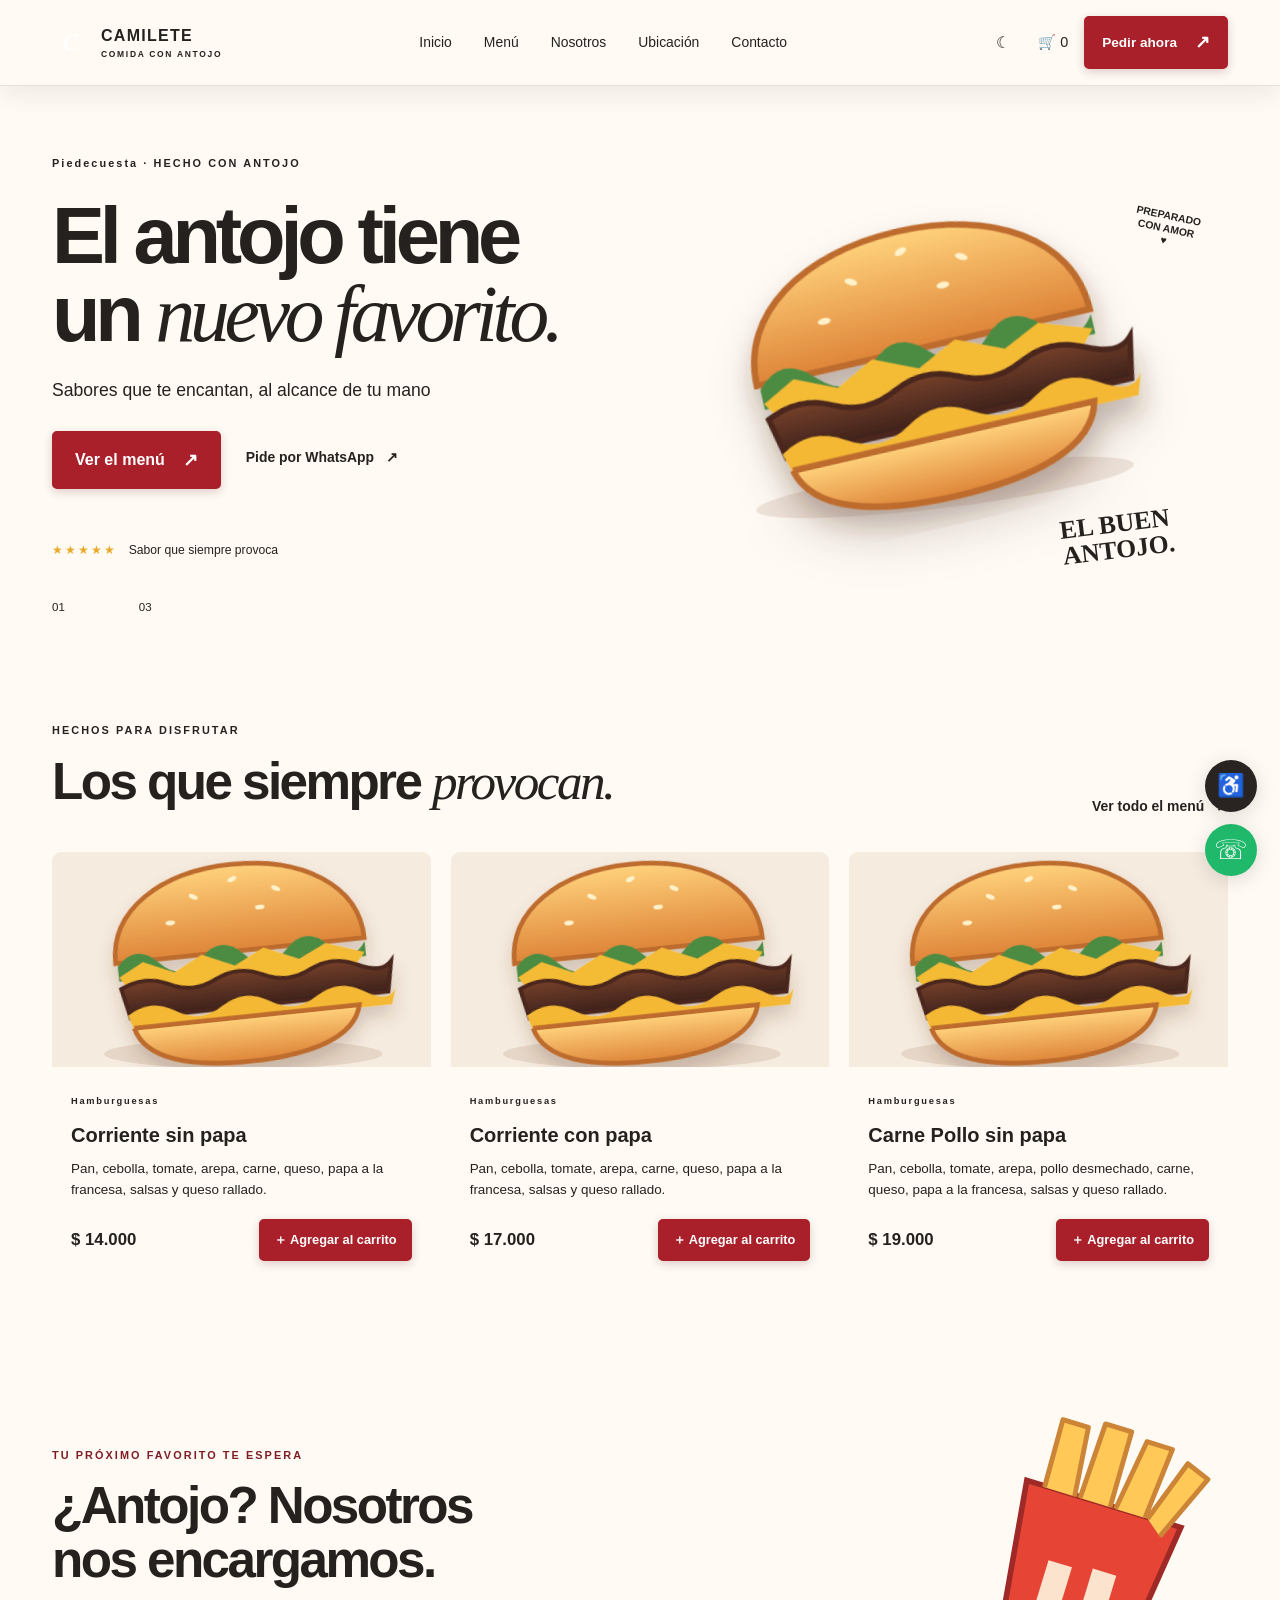
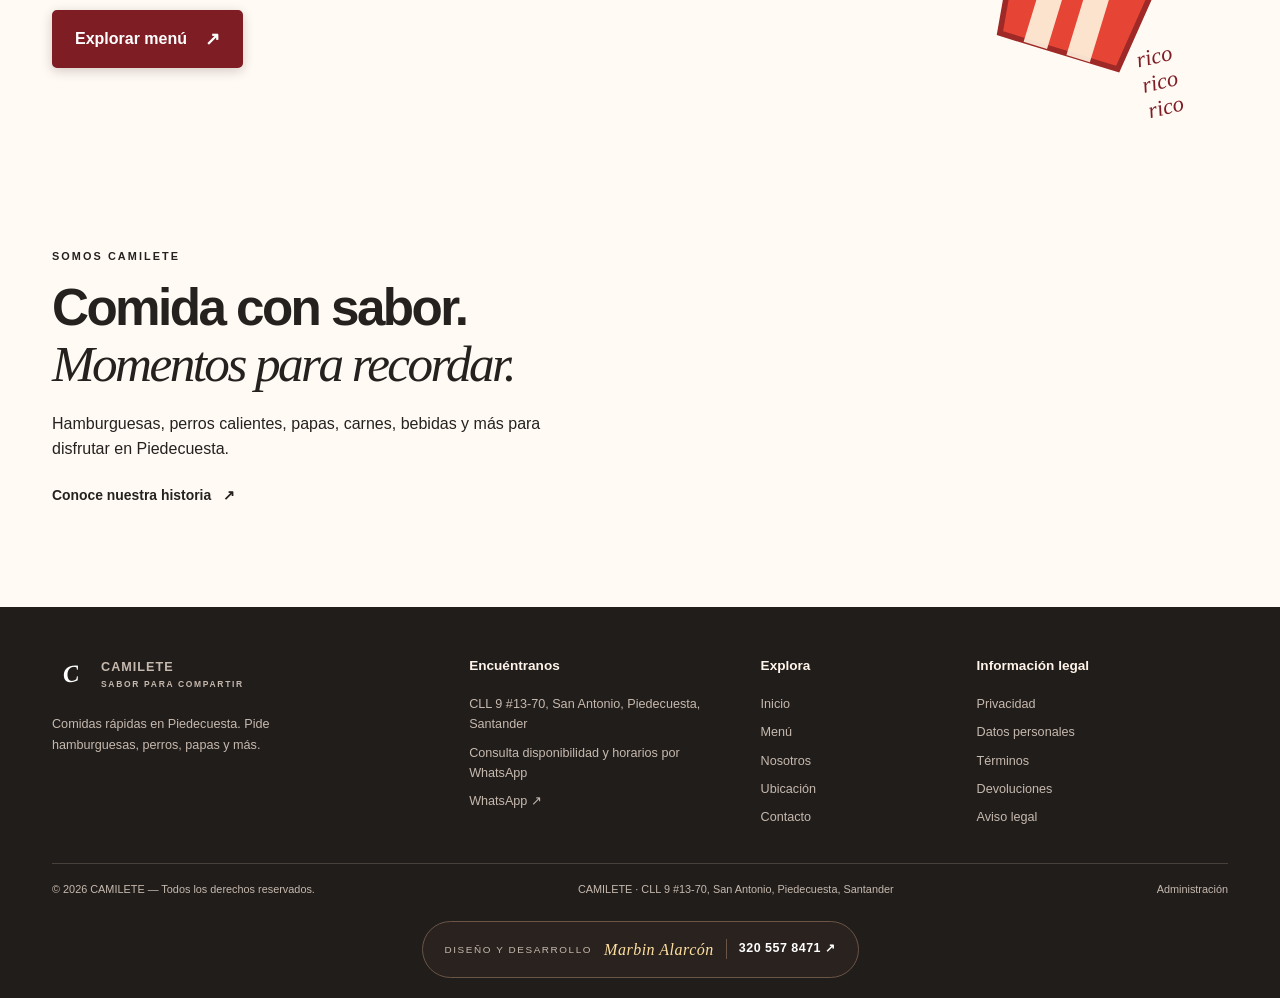
==== index.html @ ddfc5ad5 "ajuste menu hamburguesa" ====
<!doctype html>
<html lang="es-CO">
  <head>
    <meta name="apple-mobile-web-app-capable" content="yes" />
    <meta name="apple-mobile-web-app-title" content="CAMILETE" />
    <link rel="apple-touch-icon" href="assets/icons/pwa-192.png" />
    <link rel="manifest" href="manifest.webmanifest" />
    <meta charset="utf-8" />
    <meta name="viewport" content="width=device-width, initial-scale=1" />
    <meta name="theme-color" content="#c72e38" />
    <meta
      name="description"
      content="Comida rápida deliciosa en Piedecuesta. Conoce el menú y haz tu pedido por WhatsApp."
    />
    <title>CAMILETE | Comida rápida en Piedecuesta</title>
    <link rel="icon" href="assets/icons/favicon.svg" type="image/svg+xml" />
    <link rel="stylesheet" href="css/styles.css?v=9" />
    <link rel="stylesheet" href="css/temas.css?v=15" />
    <link rel="stylesheet" href="css/responsive.css?v=10" />
    <script defer src="js/data.js?v=9"></script>
    <script defer src="js/main.js?v=11"></script>
    <script defer src="js/seo.js?v=9"></script>
  </head>
  <body>
    <div id="app"></div>
    <script defer src="js/pwa.js?v=1"></script>
</body>
</html>
---- css/styles.css ----
*{box-sizing:border-box}html{scroll-behavior:smooth;font-size:calc(16px * var(--access-scale,1))}body{margin:0;background:var(--fondo,#fffaf4);color:var(--texto,#24211f);font-family:var(--font-base,Arial,sans-serif);line-height:1.6}button,input{font:inherit}a{color:inherit;text-decoration:none}button{color:inherit}img{max-width:100%;display:block}.skip-link{position:fixed;z-index:20;top:-80px;left:1rem;background:var(--texto);color:var(--fondo);padding:.7rem 1rem}.skip-link:focus{top:1rem}.site-header{height:86px;border-bottom:1px solid var(--borde,#eadfd5);display:flex;align-items:center;background:var(--fondo);position:relative;z-index:10}.nav-wrap{max-width:1240px;width:100%;margin:auto;padding:0 32px;display:flex;align-items:center;justify-content:space-between;gap:36px}.brand{display:flex;align-items:center;gap:10px;font-size:1rem;font-weight:900;letter-spacing:.08em;line-height:1.2}.brand small{display:block;font-size:.53rem;letter-spacing:.2em;color:var(--textoSecundario);margin-top:4px}.brand-mark{width:39px;height:39px;background:var(--primario);color:#fff;border-radius:50% 50% 50% 10px;display:grid;place-items:center;font:italic 900 1.5rem Georgia;transform:rotate(-8deg)}nav{display:flex;gap:32px}nav a,.footer-main a{font-size:.87rem;color:var(--textoSecundario);transition:color .2s}nav a:hover,nav a[aria-current=page]{color:var(--primario)}.header-actions{display:flex;align-items:center;gap:16px}.icon-button,.menu-toggle{border:0;background:transparent;width:38px;height:38px;border-radius:50%;cursor:pointer}.cart-link{font-size:.9rem}.button{display:inline-flex;align-items:center;justify-content:center;gap:18px;padding:13px 21px;border:0;border-radius:5px;background:var(--boton,var(--primario));color:#fff;font-weight:700;cursor:pointer;transition:transform .2s,background .2s}.button:hover{background:var(--botonHover);transform:translateY(-2px)}.button:disabled{opacity:.5;cursor:not-allowed}.button span{font-size:1.1rem}.header-cta{padding:10px 16px;font-size:.85rem}.menu-toggle{display:none}.hero{min-height:550px;max-width:1240px;margin:auto;padding:55px 32px 58px;display:grid;grid-template-columns:1fr 1.05fr;position:relative;align-items:center}.hero-copy{padding:8px 0 18px;z-index:1}.eyebrow{font-size:.68rem;font-weight:800;letter-spacing:.19em;color:var(--primario)}h1,h2,h3,p{margin-top:0}.hero h1,.page-intro h1,.error-page h1{font-size:clamp(3.2rem,6.2vw,5.8rem);line-height:.99;letter-spacing:-.065em;margin:22px 0}.hero h1 em,.section h2 em,.page-intro h1 em,.about-strip h2 em,.error-page h1 em,.story h2 em{font-family:Georgia,serif;font-weight:400;color:var(--primario)}.hero-copy>p{font-size:1.1rem;color:var(--textoSecundario);max-width:380px}.hero-actions{display:flex;align-items:center;gap:25px;margin-top:27px}.text-link{font-weight:700;font-size:.87rem;border-bottom:1px solid var(--primario);padding-bottom:5px}.text-link span{color:var(--primario);margin-left:8px}.hero-note{display:flex;align-items:center;gap:12px;margin-top:52px;color:var(--textoSecundario);font-size:.76rem}.stars{color:#e9a929;letter-spacing:.16em}.hero-art{height:420px;position:relative;display:grid;place-items:center}.hero-art>img{position:relative;width:86%;z-index:1;filter:drop-shadow(0 25px 22px #3d20152e);transform:rotate(-7deg)}.sun-shape{position:absolute;width:min(400px,80%);aspect-ratio:1;border-radius:50%;background:var(--secundario);right:7%;top:3%;opacity:.9}.art-sticker{position:absolute;z-index:2;right:2%;top:7%;border:1px solid var(--texto);border-radius:50%;width:100px;height:100px;display:grid;place-content:center;text-align:center;font-weight:900;font-size:.65rem;line-height:1.2;transform:rotate(12deg);background:var(--fondo)}.art-sticker span{color:var(--primario)}.art-caption{position:absolute;bottom:8px;right:9%;font:900 1.6rem/1 Georgia;color:var(--primario);transform:rotate(-7deg)}.hero-index{position:absolute;bottom:20px;left:32px;font-size:.72rem;color:var(--textoSecundario);display:flex;align-items:center;gap:12px}.hero-index i{width:50px;height:1px;background:var(--primario)}.section{max-width:1240px;margin:auto;padding:80px 32px}.featured-section{border-top:1px solid var(--borde)}.section-heading{display:flex;justify-content:space-between;align-items:end;margin-bottom:30px}.section h2,.about-strip h2{font-size:clamp(2rem,4vw,3.25rem);letter-spacing:-.05em;line-height:1.1;margin:12px 0}.product-grid{display:grid;grid-template-columns:repeat(3,1fr);gap:20px}.product-card{border:1px solid var(--borde);border-radius:9px;overflow:hidden;background:var(--fondo);transition:transform .2s,box-shadow .2s}.product-card:hover{transform:translateY(-4px);box-shadow:0 12px 30px #33170c12}.product-card>img{width:100%;height:215px;object-fit:cover;background:#f6ebdf}.product-info{padding:19px}.product-info .eyebrow{font-size:.58rem}.product-info h3{font-size:1.25rem;margin:7px 0}.product-info p{min-height:46px;font-size:.84rem;color:var(--textoSecundario);margin-bottom:15px}.product-bottom{display:flex;justify-content:space-between;align-items:center}.product-bottom strong{font-size:1.05rem}.small{padding:9px 13px;font-size:.8rem}.menu-banner{min-height:335px;background:var(--primario);color:white;position:relative;overflow:hidden;padding:54px max(calc((100vw - 1176px)/2),48px);display:flex;align-items:center;justify-content:space-between}.menu-banner .eyebrow{color:#ffe2b5}.menu-banner h2{font-size:clamp(2.3rem,4vw,3.7rem);line-height:1.05;letter-spacing:-.05em;margin:13px 0 23px}.button-light{background:#fff;color:#92232b}.banner-illustration img{width:280px;transform:rotate(9deg)}.banner-scribble{font:italic 1.4rem Georgia;position:absolute;right:8%;bottom:27px;transform:rotate(-13deg);color:#ffdb9c}.about-strip{padding-top:94px;padding-bottom:100px}.about-strip>p{color:var(--textoSecundario);max-width:520px;margin:18px 0 20px}.site-footer{background:#211d1b;color:#fff4e9;padding:48px max(calc((100vw - 1176px)/2),32px) 20px}.footer-main{display:grid;grid-template-columns:1.5fr 1fr .7fr 1fr;gap:40px;padding-bottom:36px}.footer-main>div{display:flex;flex-direction:column;align-items:flex-start;gap:8px}.footer-main h3{font-size:.85rem;margin:0 0 9px}.footer-main p,.footer-main a{font-size:.79rem;color:#c6b9ae;margin:0}.footer-main>div:first-child p{max-width:230px;margin-top:12px}.footer-brand small{color:#c6b9ae}.footer-bottom{border-top:1px solid #49403b;padding-top:17px;display:flex;justify-content:space-between;gap:15px;font-size:.68rem;color:#c6b9ae}.whatsapp-float,.access-toggle{position:fixed;z-index:12;right:23px;width:52px;height:52px;border-radius:50%;display:grid;place-items:center;box-shadow:0 4px 20px #0002}.whatsapp-float{bottom:24px;background:#20b96b;color:white;font-size:1.7rem}.access-toggle{bottom:88px;border:0;background:#292421;color:#fff;font-size:1.4rem;cursor:pointer}.access-panel{position:fixed;z-index:13;right:22px;bottom:151px;width:235px;padding:16px;border:1px solid var(--borde);border-radius:10px;background:var(--fondo);box-shadow:0 12px 36px #0003}.access-panel[hidden]{display:none}.access-panel h2{font-size:1.15rem}.access-panel button{width:100%;text-align:left;border:0;border-top:1px solid var(--borde);background:none;padding:9px;cursor:pointer}.page-intro{max-width:1176px;margin:auto;padding:78px 32px 36px}.page-intro h1{font-size:clamp(3.1rem,6vw,5rem);margin:17px 0}.page-intro p{max-width:580px;color:var(--textoSecundario)}.menu-list{padding-top:20px}.filters{display:flex;flex-wrap:wrap;gap:9px;margin-bottom:26px}.filter-chip{padding:9px 15px;border:1px solid var(--borde);border-radius:30px;background:transparent;cursor:pointer;font-size:.82rem}.filter-chip.active{background:var(--primario);color:#fff;border-color:var(--primario)}.story,.location-layout{display:grid;grid-template-columns:1fr 1fr;gap:60px;align-items:center}.story-art{background:#fae9cc;border-radius:48% 48% 8px 8px;overflow:hidden}.story-art img{width:100%;height:420px;object-fit:cover}.story p{color:var(--textoSecundario)}.story h3{margin:22px 0 8px;font-size:1rem}.value-list{display:flex;gap:9px;flex-wrap:wrap}.value-list span{background:#f1e4d6;color:#4a342b;padding:6px 12px;border-radius:30px;font-size:.8rem}.location-layout{align-items:stretch}.location-card{border:1px solid var(--borde);padding:40px;border-radius:10px;display:flex;flex-direction:column;align-items:flex-start;gap:14px}.location-card h2{font-size:1.7rem}.location-card p{margin:0;color:var(--textoSecundario)}.location-card .text-link{margin-top:5px}.location-layout iframe{width:100%;min-height:380px;border:0;border-radius:10px;filter:saturate(.7)}.cart-section{max-width:900px}.cart-row{display:grid;grid-template-columns:1fr auto auto auto;gap:24px;align-items:center;border-bottom:1px solid var(--borde);padding:18px 0}.cart-row>div:first-child{display:flex;flex-direction:column}.cart-row>div:first-child span{font-size:.82rem;color:var(--textoSecundario)}.qty-control{display:flex;align-items:center;gap:12px}.qty-control button,.remove-item{border:1px solid var(--borde);background:transparent;border-radius:50%;width:32px;height:32px;cursor:pointer}.remove-item{font-size:1.3rem}.field-label{display:block;font-weight:700;margin:25px 0 7px}.text-input{width:100%;border:1px solid var(--borde);background:var(--fondo);padding:13px;border-radius:5px;color:var(--texto)}.cart-total{display:flex;justify-content:space-between;font-size:1.3rem;border-top:1px solid var(--borde);padding:20px 0;margin-top:18px}.empty-state{padding:40px 0;color:var(--textoSecundario)}.legal-copy{max-width:850px;padding:20px 32px 100px;margin:auto;color:var(--textoSecundario);font-size:1.02rem;line-height:1.9}.error-page{min-height:60vh;display:flex;flex-direction:column;justify-content:center;align-items:flex-start;padding:50px max(calc((100vw - 1176px)/2),32px)}.error-page p{color:var(--textoSecundario)}.high-contrast{filter:none!important;--fondo:#000!important;--texto:#ff0!important;--textoSecundario:#ff0!important;--primario:#ff0!important;--borde:#ff0!important}.high-contrast .button,.high-contrast .brand-mark{background:#ff0;color:#000}.highlight-links a{text-decoration:underline!important;text-decoration-thickness:2px!important;text-underline-offset:3px!important}
---- css/temas.css ----
html{transition:background-color .25s,color .25s}html[data-theme="claro"]{color-scheme:light}html[data-theme="oscuro"]{color-scheme:dark}html[data-theme="oscuro"] .product-card>img{background:#26211e}html[data-theme="oscuro"] .value-list span{background:#332822;color:#fff0db}html[data-theme="oscuro"] .site-header{background:var(--fondo)}html[data-theme="oscuro"] .icon-button{color:var(--texto)}
html[data-theme="oscuro"] .site-header{border-top:4px solid transparent;border-image:linear-gradient(90deg,#edf000 0 70%,#ed3d32 70% 100%) 1}
html[data-theme="oscuro"] .sun-shape{background:var(--secundario)}
html[data-theme="oscuro"] .art-sticker{border-color:var(--secundario)}
.cart-float{position:fixed;z-index:11;left:50%;bottom:22px;transform:translateX(-50%);display:flex;align-items:center;gap:9px;padding:13px 21px;border-radius:35px;background:var(--boton,var(--primario));color:#fff;font-weight:800;font-size:.9rem;box-shadow:0 6px 24px #0003;white-space:nowrap}
.cart-float:hover{background:var(--botonHover);transform:translate(-50%,-2px)}
.cart-float span:last-child{margin-left:5px}
@media(max-width:650px){.cart-float{bottom:15px;left:50%;font-size:.83rem;padding:12px 16px}.menu-list{padding-bottom:90px}}
html[data-theme="oscuro"] body{background:var(--fondo,#171717);color:var(--texto,#f6f4ed)}
html[data-theme="oscuro"] .site-header{border-top:0;border-image:none;box-shadow:inset 0 4px 0 transparent;background-image:linear-gradient(90deg,#edf000 0 70%,#ed3d32 70% 100%);background-size:100% 4px;background-position:top;background-repeat:no-repeat}
html[data-theme="oscuro"] .product-card,html[data-theme="oscuro"] .location-card,html[data-theme="oscuro"] .access-panel{background:#202020;border-color:var(--borde,#393936);color:var(--texto,#f6f4ed)}
html[data-theme="oscuro"] .product-card>img{background:#262626}
html[data-theme="oscuro"] .story-art{background:#292620}
html[data-theme="oscuro"] .value-list span{background:#343414;color:#f4f29a}
html[data-theme="oscuro"] .filter-chip{color:var(--texto,#f6f4ed);border-color:var(--borde,#393936)}
html[data-theme="oscuro"] .filter-chip.active{background:var(--primario);color:#fff;border-color:var(--primario)}
html[data-theme="oscuro"] .text-input{background:#202020;border-color:var(--borde,#393936);color:var(--texto,#f6f4ed)}
html[data-theme="oscuro"] .icon-button,html[data-theme="oscuro"] .menu-toggle{color:var(--texto,#f6f4ed)}
html[data-theme="oscuro"] .menu-toggle:hover,html[data-theme="oscuro"] .icon-button:hover{background:#343434}
html[data-theme="oscuro"] .button-light{background:var(--secundario,#edf000);color:#171717}
/* Solid, layered navigation on desktop and mobile; also safe when theme vars are absent. */
.site-header{background-color:var(--fondo,#fffaf4);box-shadow:0 8px 24px #21110d12}
html[data-theme="oscuro"] .site-header{background-color:var(--fondo,#171717);box-shadow:0 8px 24px #0005}
@media(max-width:650px){
  .nav-wrap nav.nav-open{background-color:var(--fondo,#fffaf4);box-shadow:0 14px 24px #21110d20}
  html[data-theme="oscuro"] .nav-wrap nav.nav-open{background-color:var(--fondo,#202020)}
  .nav-wrap nav{display:flex;visibility:hidden;opacity:0;transform:translateY(-9px);pointer-events:none;transition:opacity .2s ease,transform .24s ease,visibility .24s;}
  .nav-wrap nav.nav-open{visibility:visible;opacity:1;transform:translateY(0);pointer-events:auto}
  .nav-wrap nav a{padding:10px 12px;border-radius:7px;transition:background-color .18s ease,color .18s ease}
  .nav-wrap nav.nav-open a{animation:mobile-nav-link-in .24s ease both}
  .nav-wrap nav.nav-open a:nth-child(2){animation-delay:25ms}
  .nav-wrap nav.nav-open a:nth-child(3){animation-delay:50ms}
  .nav-wrap nav.nav-open a:nth-child(4){animation-delay:75ms}
  .nav-wrap nav.nav-open a:nth-child(5){animation-delay:100ms}
  .nav-wrap nav a:hover,.nav-wrap nav a[aria-current="page"]{background:color-mix(in srgb,var(--primario,#c72e38) 10%,transparent)}
  .menu-toggle{display:flex;flex-direction:column;align-items:center;justify-content:center;gap:5px;width:42px;height:42px;padding:0;border:1px solid var(--borde,#eadfd5);background:color-mix(in srgb,var(--fondo,#fffaf4) 94%,var(--texto,#24211f) 6%);transition:background-color .2s,border-color .2s,transform .2s}
  .menu-toggle:hover{background:color-mix(in srgb,var(--fondo,#fffaf4) 84%,var(--texto,#24211f) 16%)}
  .menu-toggle span{width:19px;height:2px;border-radius:2px;background:currentColor;transform-origin:center;transition:transform .24s ease,opacity .16s ease,width .2s ease}
  .menu-toggle[aria-expanded="true"] span:first-child{transform:translateY(7px) rotate(45deg)}
  .menu-toggle[aria-expanded="true"] span:nth-child(2){width:0;opacity:0}
  .menu-toggle[aria-expanded="true"] span:last-child{transform:translateY(-7px) rotate(-45deg)}
  html[data-theme="oscuro"] .menu-toggle{border-color:#4a4943;background:#242424}
}
@keyframes mobile-nav-link-in{from{opacity:0;transform:translateY(-5px)}to{opacity:1;transform:translateY(0)}}

/* Keep the primary navigation action distinct on the light background. */
html[data-theme="claro"] .site-header .header-cta{background:var(--primario,#c72e38);color:#fff;box-shadow:0 3px 10px #6c192022}
html[data-theme="claro"] .site-header .header-cta:hover{background:var(--botonHover,#a91f2a);color:#fff}
html[data-theme="claro"] .site-header .header-cta:focus-visible{outline:3px solid var(--primario,#c72e38);outline-offset:3px}
html[data-theme="claro"] .button:not(.button-light){background:#a91f2a;color:#fff;border:2px solid #a91f2a;box-shadow:0 3px 10px #50101630}
html[data-theme="claro"] .button:not(.button-light):hover{background:#7f1d25;color:#fff;border-color:#7f1d25}
html[data-theme="claro"] .button:not(.button-light):focus-visible{outline:3px solid #7f1d25;outline-offset:3px}

/* The light theme can use a pale banner color, so use dark copy and a clear CTA. */
html[data-theme="claro"] .menu-banner{color:#24211f}
html[data-theme="claro"] .menu-banner .eyebrow{color:#7f1d25}
html[data-theme="claro"] .menu-banner .banner-scribble{color:#7f1d25}
html[data-theme="claro"] .menu-banner .button-light{background:#7f1d25;color:#fff;border:2px solid #7f1d25;box-shadow:0 3px 12px #2e090b33}
html[data-theme="claro"] .menu-banner .button-light:hover{background:#571318;color:#fff;border-color:#571318}
html[data-theme="claro"] .menu-banner .button-light:focus-visible{outline:3px solid #7f1d25;outline-offset:3px}
.developer-credit{display:flex;align-items:center;justify-content:center;gap:12px;flex-wrap:wrap;margin:22px auto 0;padding:15px 22px;width:max-content;max-width:100%;border:1px solid #6a5546;border-radius:999px;background:#29221e;color:#e8d8c7;font-size:.78rem;letter-spacing:.04em}
.developer-credit-label{text-transform:uppercase;font-size:.62rem;letter-spacing:.16em;color:#c6b9ae}
.developer-credit-name{font-family:Georgia,serif;font-size:1rem;font-style:italic;color:#ffe0a0}
.developer-credit>a{padding-left:12px;border-left:1px solid #6a5546;color:#fff;font-weight:700;white-space:nowrap;transition:color .2s}
.developer-credit>a:hover,.developer-credit>a:focus-visible{color:#ffe0a0}
html[data-theme="oscuro"] .developer-credit{background:#26251d;border-color:#57552a;color:#f6f4ed}
html[data-theme="oscuro"] .developer-credit-name,html[data-theme="oscuro"] .developer-credit>a:hover,html[data-theme="oscuro"] .developer-credit>a:focus-visible{color:#edf000}
html[data-theme="oscuro"] .developer-credit>a{border-color:#57552a}
@media(max-width:650px){.developer-credit{gap:8px 10px;padding:13px 15px;font-size:.74rem}.developer-credit-label{flex-basis:100%;text-align:center}.developer-credit>a{padding-left:10px}}
.install-app-button{position:fixed;z-index:12;left:23px;bottom:24px;padding:12px 16px;border:1px solid #7f1d25;border-radius:999px;background:#a91f2a;color:#fff;font:700 .82rem/1.2 var(--font-base,Arial,sans-serif);box-shadow:0 5px 18px #0003;cursor:pointer;transition:transform .2s,background .2s}
.install-app-button:hover{background:#7f1d25;transform:translateY(-2px)}
.install-app-button:focus-visible{outline:3px solid var(--secundario,#ffc857);outline-offset:3px}
html[data-theme="oscuro"] .install-app-button{background:#edf000;border-color:#edf000;color:#171717}
html[data-theme="oscuro"] .install-app-button:hover{background:#fff;border-color:#fff}
@media(max-width:650px){.install-app-button{left:15px;bottom:86px;padding:11px 13px;font-size:.76rem}}
.add-to-cart{min-height:42px;white-space:nowrap}
.cart-float{min-height:50px}
@media(max-width:650px){.add-to-cart{font-size:.8rem;padding:10px 12px;white-space:normal}}
.site-header{position:sticky;top:0;z-index:20}
html{scroll-padding-top:92px}
.cart-section .cart-row{display:grid;grid-template-columns:110px minmax(0,1fr);align-items:start;gap:20px;padding:22px 0}
.cart-product-image{width:110px;height:110px;object-fit:cover;border-radius:8px;background:#f3e7db}
.cart-item-main{min-width:0}
.cart-item-heading{display:flex;align-items:flex-start;justify-content:space-between;gap:12px}
.cart-item-heading h2{margin:0 0 4px;font-size:1.15rem}
.cart-item-heading span{font-size:.82rem;color:var(--textoSecundario)}
.cart-options{display:flex;align-items:center;gap:9px;flex-wrap:wrap;margin-top:13px}
.options-title{width:100%;font-size:.77rem;font-weight:800;color:var(--textoSecundario)}
.choice-chip{display:inline-flex;align-items:center;gap:6px;border:1px solid var(--borde);border-radius:30px;padding:6px 10px;font-size:.8rem;cursor:pointer}
.choice-chip input,.extra-option input{accent-color:var(--primario)}
.instructions-label{display:grid;gap:5px;flex-basis:100%;font-size:.78rem;font-weight:700}
.instructions-label .text-input{padding:9px 11px;font-size:.85rem}
.extras-picker{flex-basis:100%;border:1px solid var(--borde);border-radius:7px;padding:10px 12px;background:var(--fondo)}
.extras-picker summary{cursor:pointer;font-weight:750;font-size:.86rem}
.extras-grid{display:grid;grid-template-columns:repeat(2,minmax(0,1fr));gap:7px;margin:12px 0}
.extra-option{display:grid;grid-template-columns:auto minmax(0,1fr) auto;gap:7px;align-items:center;border:1px solid var(--borde);border-radius:5px;padding:8px;font-size:.75rem}
.extra-option strong{white-space:nowrap;color:var(--primario)}
.extras-picker>small{color:var(--textoSecundario)}
.cart-item-bottom{display:flex;align-items:center;justify-content:space-between;margin-top:14px}
.line-total{font-size:1.05rem}
.cart-toast{position:fixed;z-index:40;top:105px;left:50%;transform:translate(-50%,-10px);padding:13px 20px;max-width:calc(100vw - 32px);border-radius:7px;background:#187343;color:#fff;font-weight:750;text-align:center;box-shadow:0 8px 24px #0003;opacity:0;visibility:hidden;transition:opacity .18s ease,transform .18s ease,visibility .18s}
.cart-toast.is-visible{opacity:1;visibility:visible;transform:translate(-50%,0)}
html[data-theme="oscuro"] .cart-product-image{background:#262626}
html[data-theme="oscuro"] .extras-picker{background:#202020;border-color:var(--borde)}
html[data-theme="oscuro"] .extra-option{border-color:var(--borde)}
@media(max-width:650px){html{scroll-padding-top:78px}.cart-section .cart-row{grid-template-columns:76px minmax(0,1fr);gap:12px;padding:16px 0}.cart-product-image{width:76px;height:76px}.extras-grid{grid-template-columns:1fr}.cart-toast{top:82px}}
.fulfillment-options{display:grid;grid-template-columns:1fr 1fr;gap:12px;margin:32px 0 18px;padding:0;border:0}
.fulfillment-options legend{font-size:1.15rem;font-weight:800;margin-bottom:12px}
.fulfillment-choice{display:flex;align-items:flex-start;gap:11px;padding:16px;border:1px solid var(--borde);border-radius:8px;cursor:pointer}
.fulfillment-choice:has(input:checked){border-color:var(--primario);box-shadow:0 0 0 1px var(--primario)}
.fulfillment-choice input{margin-top:5px;accent-color:var(--primario)}
.fulfillment-choice span{display:grid;gap:4px}
.fulfillment-choice small{font-size:.78rem;color:var(--textoSecundario)}
#delivery-fields{border:1px solid var(--borde);border-radius:8px;padding:18px;margin-bottom:18px}
#delivery-fields[hidden],#pickup-info[hidden],#delivery-fee-row[hidden],#total-note[hidden]{display:none!important}
.delivery-note{font-size:.8rem;color:var(--textoSecundario);margin:10px 0 0}
.pickup-info{display:grid;gap:4px;padding:16px;background:color-mix(in srgb,var(--secundario) 16%,var(--fondo));border-radius:8px;margin:14px 0}
.pickup-info span{color:var(--textoSecundario)}
.cart-totals>div:not(.cart-total){display:flex;justify-content:space-between;gap:16px;padding:8px 0}
.cart-totals .cart-total{margin-top:8px}
html[data-theme="oscuro"] .fulfillment-choice{background:#202020}
html[data-theme="oscuro"] .pickup-info{background:#302f17}
@media(max-width:650px){.fulfillment-options{grid-template-columns:1fr}.fulfillment-options legend{font-size:1.05rem}#delivery-fields{padding:14px}.cart-totals>div{font-size:.9rem}}
.error-page{min-height:66vh;max-width:1240px;margin:0 auto;padding:64px 32px;display:grid;place-items:center}
.error-card{width:100%;display:grid;grid-template-columns:minmax(280px,.9fr) 1.1fr;align-items:center;gap:clamp(28px,6vw,78px);padding:clamp(24px,5vw,64px);border:1px solid var(--borde);border-radius:14px;background:color-mix(in srgb,var(--secundario) 10%,var(--fondo));box-shadow:0 18px 52px #29160d12}
.error-art{position:relative;min-height:340px;display:grid;place-items:center;overflow:hidden;border-radius:12px;background:var(--secundario)}
.error-sun{position:absolute;width:75%;aspect-ratio:1;border-radius:50%;background:var(--fondo);opacity:.72}
.error-art img{position:relative;z-index:1;width:74%;max-height:295px;object-fit:contain;filter:drop-shadow(0 15px 14px #32170e36);transform:rotate(7deg)}
.error-number{position:absolute;z-index:0;top:7px;left:50%;transform:translateX(-50%);font-size:clamp(7rem,15vw,12rem);font-weight:900;line-height:1;letter-spacing:-.11em;color:var(--primario);opacity:.24}
.error-stamp{position:absolute;z-index:2;right:6%;bottom:8%;width:86px;height:86px;border:2px solid var(--primario);border-radius:50%;display:grid;place-content:center;text-align:center;background:var(--fondo);color:var(--primario);font-weight:900;font-size:.7rem;line-height:1.15;transform:rotate(10deg)}
.error-copy h1{margin:17px 0;font-size:clamp(3.2rem,5.4vw,5rem)}
.error-copy>p{max-width:430px;color:var(--textoSecundario);font-size:1.05rem}
.error-actions{display:flex;align-items:center;flex-wrap:wrap;gap:22px;margin-top:26px}
html[data-theme="oscuro"] .error-card{background:#202020;border-color:var(--borde);box-shadow:0 18px 52px #0004}
html[data-theme="oscuro"] .error-art{background:#302f17}
html[data-theme="oscuro"] .error-sun{background:#171717}
html[data-theme="oscuro"] .error-number{color:var(--secundario);opacity:.42}
@media(max-width:760px){.error-page{min-height:unset;padding:36px 20px 60px}.error-card{grid-template-columns:1fr;gap:27px;padding:18px}.error-art{min-height:230px}.error-art img{width:58%;max-height:205px}.error-number{font-size:8rem}.error-copy{padding:0 5px 8px}.error-copy h1{font-size:3.25rem}}
---- css/responsive.css ----
@media(max-width:900px){.nav-wrap{gap:15px}.nav-wrap nav{gap:15px}.header-cta{display:none}.hero{min-height:500px;grid-template-columns:1fr 1fr}.hero-art{height:350px}.product-grid{grid-template-columns:repeat(2,1fr)}.footer-main{grid-template-columns:repeat(2,1fr)}.story,.location-layout{gap:30px}.sun-shape{width:90%}}@media(max-width:650px){.site-header{height:70px}.nav-wrap{padding:0 18px}.brand{font-size:.9rem}.brand-mark{width:34px;height:34px}.nav-wrap nav{display:flex;visibility:hidden;opacity:0;transform:translateY(-9px);pointer-events:none;transition:opacity .2s ease,transform .24s ease,visibility .24s;position:absolute;top:69px;left:0;right:0;background:var(--fondo,#fffaf4);padding:20px;flex-direction:column;border-bottom:1px solid var(--borde);box-shadow:0 12px 16px #0001}.nav-wrap nav.nav-open{display:flex;visibility:visible;opacity:1;transform:translateY(0);pointer-events:auto}.menu-toggle{display:flex;flex-direction:column;align-items:center;justify-content:center;gap:5px;width:42px;height:42px;padding:0;border:1px solid var(--borde,#eadfd5)}.header-actions{gap:7px}.hero{padding:45px 21px 70px;grid-template-columns:1fr;min-height:auto}.hero h1{font-size:3.65rem}.hero-art{height:300px;grid-row:1;margin-bottom:4px}.hero-art>img{width:78%}.sun-shape{width:65%;right:18%}.art-sticker{width:78px;height:78px;font-size:.55rem}.hero-note{margin-top:31px}.hero-index{left:21px}.section{padding:58px 20px}.section-heading{align-items:flex-start;gap:12px;flex-direction:column}.section-heading h2{font-size:2.15rem}.product-grid{grid-template-columns:1fr;gap:14px}.product-card{display:grid;grid-template-columns:38% 1fr}.product-card>img{height:100%;min-height:190px}.product-info{padding:14px}.product-info h3{font-size:1.08rem}.product-info p{font-size:.77rem;min-height:0}.product-bottom{align-items:flex-start;flex-direction:column;gap:9px}.menu-banner{padding:44px 22px;min-height:300px}.banner-illustration img{width:145px;opacity:.85}.banner-scribble{right:7%;font-size:1rem}.about-strip{padding-top:64px;padding-bottom:70px}.site-footer{padding:38px 21px 18px}.footer-main{grid-template-columns:1fr 1fr;gap:28px 16px}.footer-bottom{flex-direction:column;gap:8px}.page-intro{padding:58px 21px 27px}.page-intro h1{font-size:3.5rem}.story,.location-layout{grid-template-columns:1fr}.story-art img{height:280px}.location-card{padding:27px}.location-layout iframe{min-height:280px}.cart-row{grid-template-columns:1fr auto;gap:12px}.cart-row>strong{grid-column:1}.qty-control{grid-column:2;grid-row:1}.remove-item{grid-column:2;grid-row:2;justify-self:end}.legal-copy{padding:10px 21px 70px}.error-page{padding:50px 21px}.whatsapp-float,.access-toggle{right:15px;width:47px;height:47px}.whatsapp-float{bottom:17px}.access-toggle{bottom:74px}.access-panel{right:15px;bottom:132px}}

@media(prefers-reduced-motion:reduce){.nav-wrap nav,.nav-wrap nav a,.menu-toggle,.menu-toggle span{transition:none!important}.nav-wrap nav a{animation:none!important}}
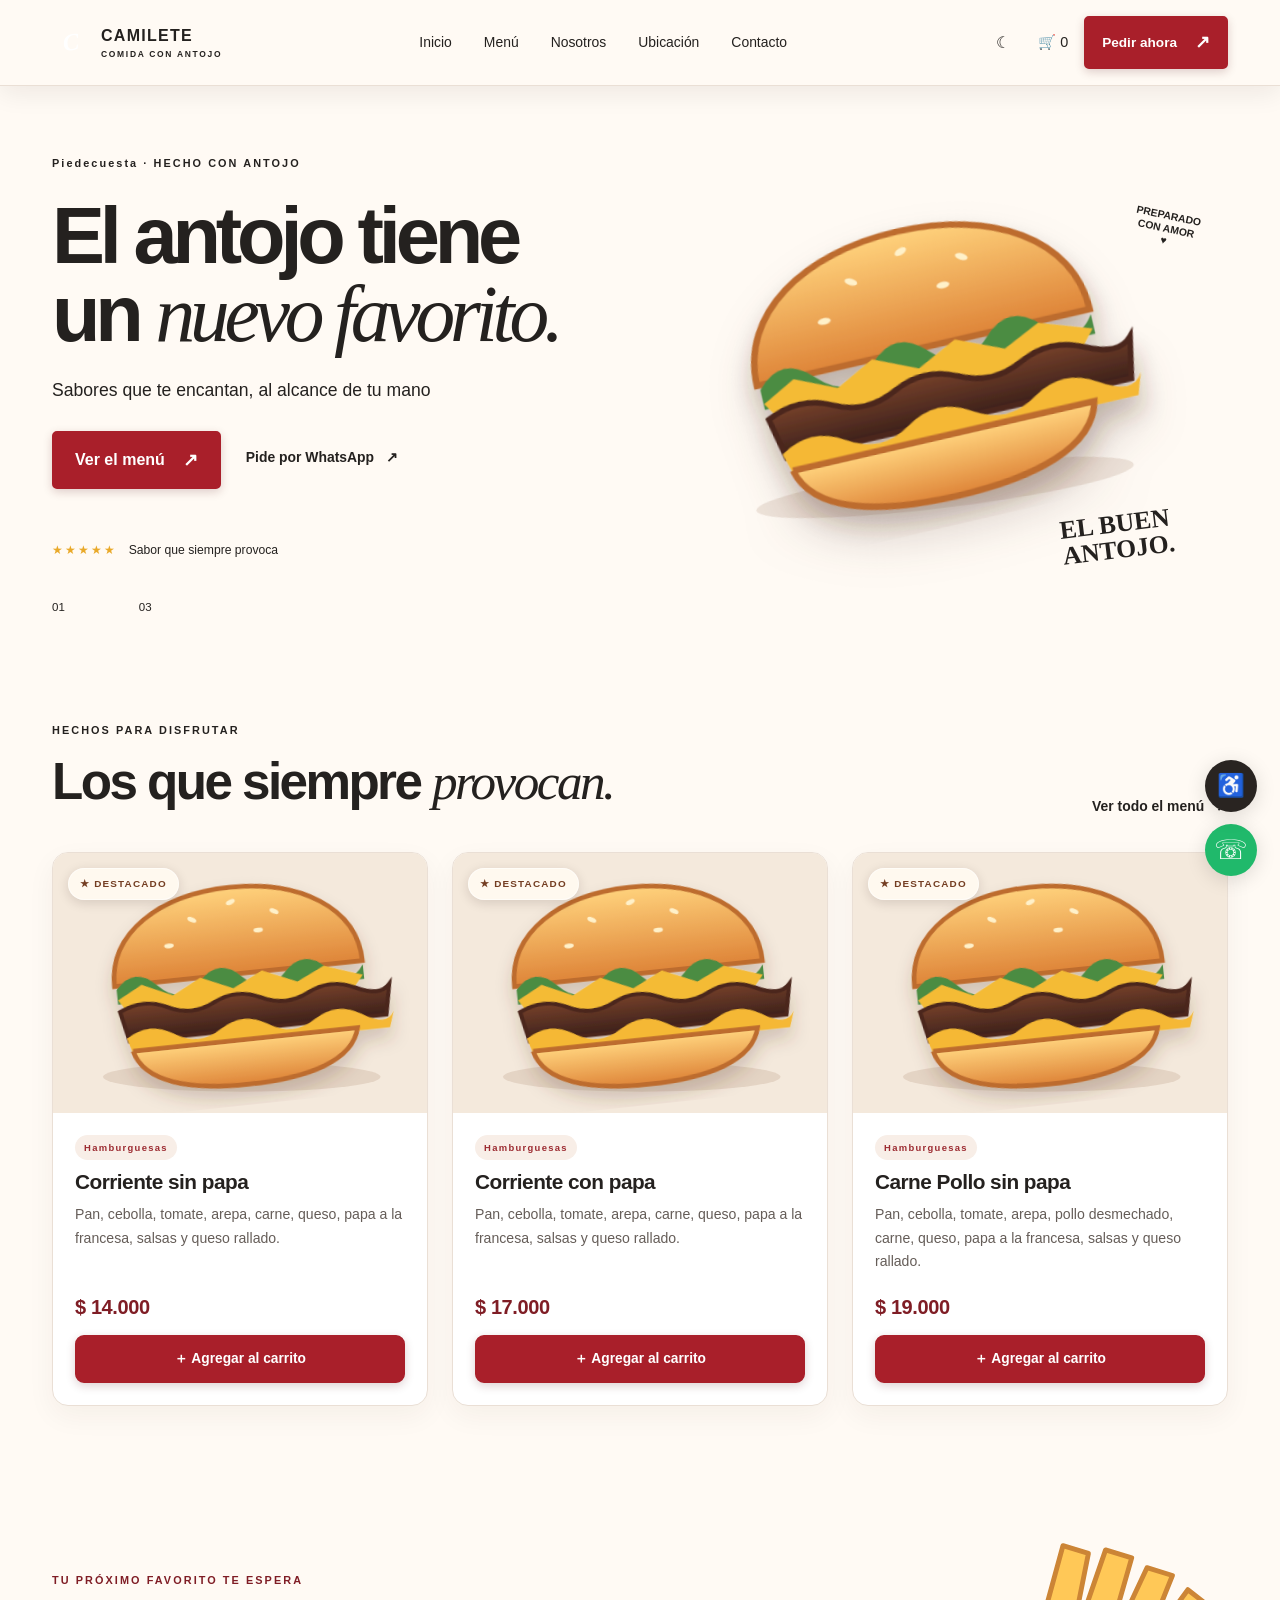
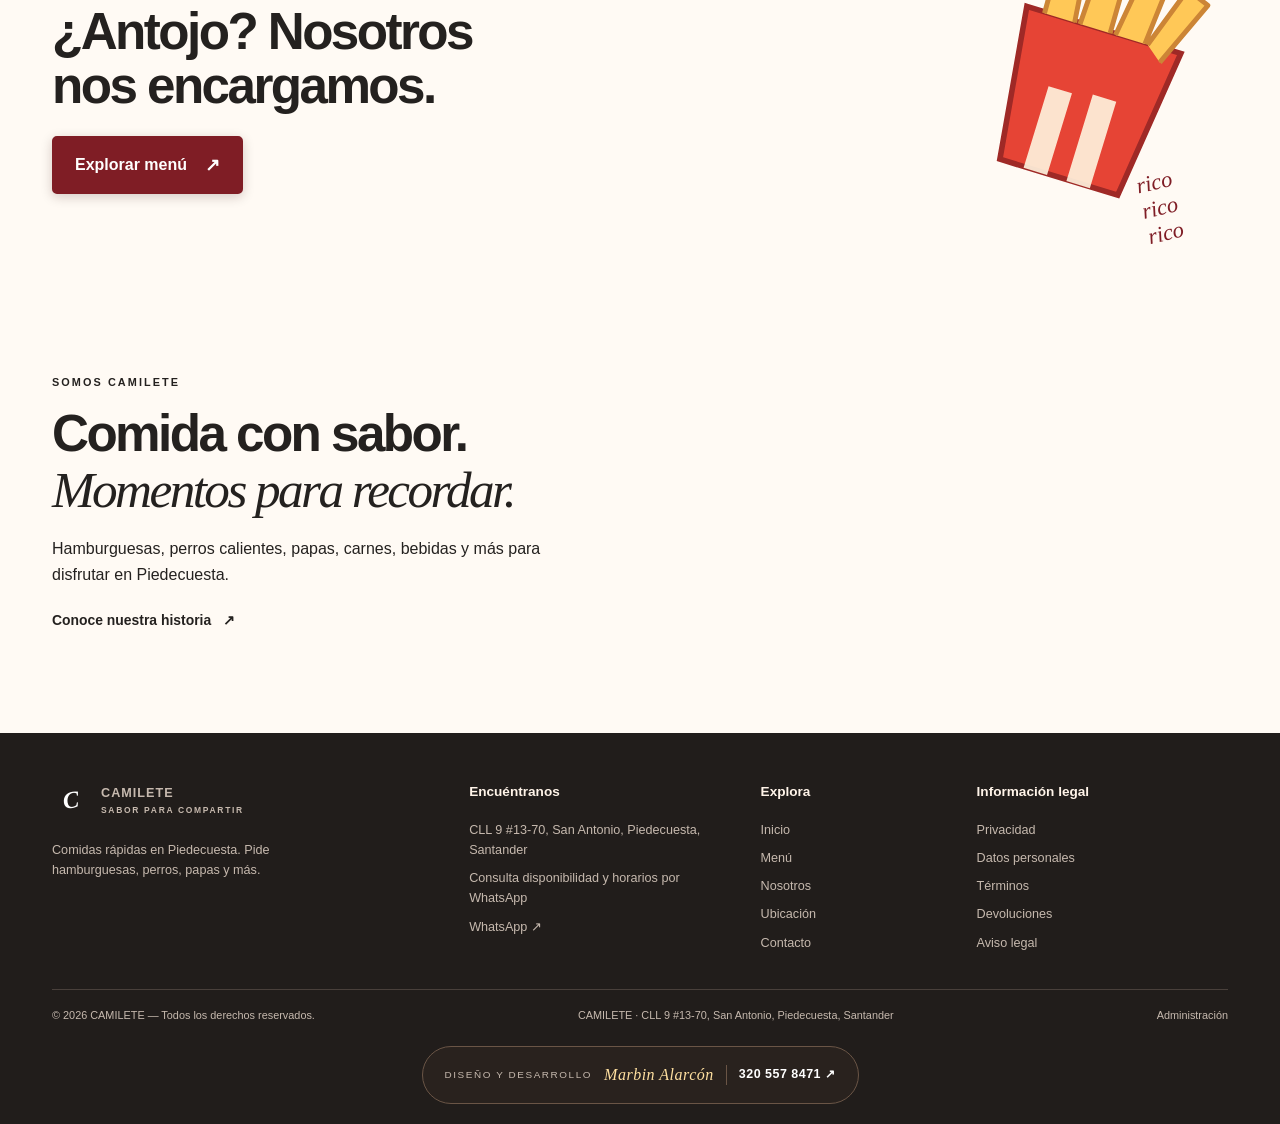
==== commit 6f0cec32: "Ajsute menu hamburguesa y tarjetas responsive del menu" ====
--- a/index.html
+++ b/index.html
@@ -15,10 +15,10 @@
     <title>CAMILETE | Comida rápida en Piedecuesta</title>
     <link rel="icon" href="assets/icons/favicon.svg" type="image/svg+xml" />
     <link rel="stylesheet" href="css/styles.css?v=9" />
-    <link rel="stylesheet" href="css/temas.css?v=15" />
-    <link rel="stylesheet" href="css/responsive.css?v=10" />
+    <link rel="stylesheet" href="css/temas.css?v=20" />
+    <link rel="stylesheet" href="css/responsive.css?v=11" />
     <script defer src="js/data.js?v=9"></script>
-    <script defer src="js/main.js?v=11"></script>
+    <script defer src="js/main.js?v=13"></script>
     <script defer src="js/seo.js?v=9"></script>
   </head>
   <body>
--- a/css/temas.css
+++ b/css/temas.css
@@ -21,24 +21,44 @@
 /* Solid, layered navigation on desktop and mobile; also safe when theme vars are absent. */
 .site-header{background-color:var(--fondo,#fffaf4);box-shadow:0 8px 24px #21110d12}
 html[data-theme="oscuro"] .site-header{background-color:var(--fondo,#171717);box-shadow:0 8px 24px #0005}
+.mobile-nav-overlay{display:none}
 @media(max-width:650px){
-  .nav-wrap nav.nav-open{background-color:var(--fondo,#fffaf4);box-shadow:0 14px 24px #21110d20}
-  html[data-theme="oscuro"] .nav-wrap nav.nav-open{background-color:var(--fondo,#202020)}
-  .nav-wrap nav{display:flex;visibility:hidden;opacity:0;transform:translateY(-9px);pointer-events:none;transition:opacity .2s ease,transform .24s ease,visibility .24s;}
-  .nav-wrap nav.nav-open{visibility:visible;opacity:1;transform:translateY(0);pointer-events:auto}
-  .nav-wrap nav a{padding:10px 12px;border-radius:7px;transition:background-color .18s ease,color .18s ease}
-  .nav-wrap nav.nav-open a{animation:mobile-nav-link-in .24s ease both}
-  .nav-wrap nav.nav-open a:nth-child(2){animation-delay:25ms}
-  .nav-wrap nav.nav-open a:nth-child(3){animation-delay:50ms}
-  .nav-wrap nav.nav-open a:nth-child(4){animation-delay:75ms}
-  .nav-wrap nav.nav-open a:nth-child(5){animation-delay:100ms}
-  .nav-wrap nav a:hover,.nav-wrap nav a[aria-current="page"]{background:color-mix(in srgb,var(--primario,#c72e38) 10%,transparent)}
-  .menu-toggle{display:flex;flex-direction:column;align-items:center;justify-content:center;gap:5px;width:42px;height:42px;padding:0;border:1px solid var(--borde,#eadfd5);background:color-mix(in srgb,var(--fondo,#fffaf4) 94%,var(--texto,#24211f) 6%);transition:background-color .2s,border-color .2s,transform .2s}
+  .mobile-nav-overlay{position:fixed;z-index:40;inset:0;display:block;width:100%;height:100%;padding:0;border:0;background:rgb(12 11 10 / 62%);opacity:0;visibility:hidden;pointer-events:none;transition:opacity .32s ease,visibility 0s linear .32s}
+  .mobile-nav-overlay.is-visible{opacity:1;visibility:visible;pointer-events:auto;transition:opacity .32s ease}
+  html.menu-open{overflow:hidden;overscroll-behavior:none}
+  html.menu-open .site-header{z-index:42;background:transparent;box-shadow:none;pointer-events:none}
+  html.menu-open .site-header .brand,html.menu-open .site-header .header-actions>.icon-button,html.menu-open .site-header .cart-link,html.menu-open .site-header .header-cta{opacity:.32}
+  html.menu-open .site-header .menu-toggle{pointer-events:auto}
+  .site-header .nav-wrap nav{position:fixed;z-index:45;top:0;right:auto;bottom:0;left:0;width:min(86vw,360px);height:100vh;height:100dvh;max-height:100dvh;overflow-y:auto;overscroll-behavior:contain;display:flex;flex-direction:column;align-items:stretch;gap:8px;padding:calc(env(safe-area-inset-top) + 30px) 21px calc(env(safe-area-inset-bottom) + 24px);border:0;border-radius:0 18px 18px 0;background:var(--fondo,#fffaf4);box-shadow:14px 0 38px #170d0b2b;visibility:hidden;opacity:0;pointer-events:none;transform:translateY(-102%);transition:transform .42s cubic-bezier(.2,.8,.2,1),opacity .28s ease,visibility 0s linear .42s}
+  html[data-theme="oscuro"] .site-header .nav-wrap nav{background:var(--fondo,#202020);box-shadow:14px 0 38px #0008}
+  .site-header .nav-wrap nav.nav-open{visibility:visible;opacity:1;pointer-events:auto;transform:translateY(0);transition-delay:0s}
+  .site-header .nav-wrap nav a{display:flex;align-items:center;min-height:48px;padding:11px 14px;border:1px solid transparent;border-radius:9px;color:var(--textoSecundario,#655d58);font-size:.97rem;font-weight:700;transition:background-color .18s ease,color .18s ease,border-color .18s ease}
+  .site-header .nav-wrap nav::before{content:"CAMILETE\A COMIDA CON ANTOJO";white-space:pre-line;padding:0 14px 20px;margin-bottom:10px;border-bottom:1px solid var(--borde,#eadfd5);color:var(--texto,#24211f);font-size:1rem;font-weight:900;letter-spacing:.15em;line-height:1.35}
+  .site-header .nav-wrap nav a:hover,.site-header .nav-wrap nav a[aria-current="page"]{background:color-mix(in srgb,var(--primario,#c72e38) 10%,transparent);border-color:color-mix(in srgb,var(--primario,#c72e38) 18%,transparent);color:var(--primario,#c72e38)}
+  html[data-theme="oscuro"] .site-header .nav-wrap nav::before{color:#f6f4ed;border-color:#484640}
+  html[data-theme="oscuro"] .site-header .nav-wrap nav a{color:#e5e2da}
+  html[data-theme="oscuro"] .site-header .nav-wrap nav a:hover,html[data-theme="oscuro"] .site-header .nav-wrap nav a[aria-current="page"]{background:#343414;border-color:#57552a;color:#edf000}
+  .site-header .nav-wrap nav.nav-open a{animation:mobile-nav-link-in .25s ease both}
+  .site-header .nav-wrap nav.nav-open a:nth-child(2){animation-delay:35ms}
+  .site-header .nav-wrap nav.nav-open a:nth-child(3){animation-delay:70ms}
+  .site-header .nav-wrap nav.nav-open a:nth-child(4){animation-delay:105ms}
+  .site-header .nav-wrap nav.nav-open a:nth-child(5){animation-delay:140ms}
+  .menu-toggle{position:relative;z-index:50;display:flex;align-items:center;justify-content:center;width:44px;height:44px;padding:0;border:1px solid var(--borde,#eadfd5);border-radius:12px;background:color-mix(in srgb,var(--fondo,#fffaf4) 94%,var(--texto,#24211f) 6%);transition:background-color .2s,border-color .2s,transform .2s}
   .menu-toggle:hover{background:color-mix(in srgb,var(--fondo,#fffaf4) 84%,var(--texto,#24211f) 16%)}
-  .menu-toggle span{width:19px;height:2px;border-radius:2px;background:currentColor;transform-origin:center;transition:transform .24s ease,opacity .16s ease,width .2s ease}
-  .menu-toggle[aria-expanded="true"] span:first-child{transform:translateY(7px) rotate(45deg)}
-  .menu-toggle[aria-expanded="true"] span:nth-child(2){width:0;opacity:0}
-  .menu-toggle[aria-expanded="true"] span:last-child{transform:translateY(-7px) rotate(-45deg)}
+  .burger-icon{position:relative;display:block;width:32px;height:32px}
+  .burger-layer{position:absolute;left:2px;display:block;width:28px;transition:all .38s cubic-bezier(.2,.8,.2,1)}
+  .burger-bun-top{top:2px;height:8px;border-radius:15px 15px 5px 5px;background:linear-gradient(180deg,#ffd993,#e9a94d);box-shadow:inset 0 2px #fff4c0}
+  .burger-lettuce{top:11px;height:4px;background:#58a948;clip-path:polygon(0 28%,13% 0,25% 32%,40% 0,56% 36%,71% 4%,86% 34%,100% 8%,96% 100%,4% 100%)}
+  .burger-cheese{top:15px;height:4px;background:#f5c842;clip-path:polygon(0 0,100% 18%,87% 100%,10% 75%)}
+  .burger-patty{top:19px;height:6px;border-radius:4px;background:linear-gradient(180deg,#895032,#5e321f)}
+  .burger-bun-bottom{top:26px;height:5px;border-radius:3px 3px 13px 13px;background:linear-gradient(180deg,#f4bf69,#d99039);box-shadow:inset 0 -2px #c87c2f}
+  .menu-toggle[aria-expanded="true"] .burger-lettuce,.menu-toggle[aria-expanded="true"] .burger-cheese,.menu-toggle[aria-expanded="true"] .burger-patty{opacity:0;transform:scaleX(.35)}
+  .menu-toggle[aria-expanded="true"] .burger-bun-top,.menu-toggle[aria-expanded="true"] .burger-bun-bottom{top:14px;left:2px;width:28px;height:4px;border-radius:3px;background:linear-gradient(180deg,#f8fafc,#aeb8c2 48%,#727e8a);box-shadow:0 1px 2px #303844;clip-path:polygon(0 50%,14% 0,100% 0,100% 100%,14% 100%)}
+  .menu-toggle[aria-expanded="true"] .burger-bun-top{transform:rotate(45deg)}
+  .menu-toggle[aria-expanded="true"] .burger-bun-top::after{content:"";position:absolute;top:-1px;right:-8px;width:10px;height:6px;border-radius:2px 4px 4px 2px;background:linear-gradient(90deg,#606b76,#cbd2d9 45%,#77828d);box-shadow:0 1px 2px #303844}
+  .menu-toggle[aria-expanded="true"] .burger-bun-bottom{transform:rotate(-45deg);clip-path:none;border-radius:3px}
+  .menu-toggle[aria-expanded="true"] .burger-bun-bottom::before{content:"";position:absolute;left:-2px;top:-6px;width:11px;height:8px;background:linear-gradient(#dce2e8,#7f8994);clip-path:polygon(0 0,100% 0,100% 100%,82% 100%,82% 38%,65% 38%,65% 100%,47% 100%,47% 38%,30% 38%,30% 100%,13% 100%,13% 38%,0 38%)}
+  .menu-toggle[aria-expanded="true"] .burger-bun-bottom::after{content:"";position:absolute;right:-4px;top:-1px;width:7px;height:6px;border-radius:2px 4px 4px 2px;background:linear-gradient(90deg,#65717c,#cbd2d9,#77828d)}
   html[data-theme="oscuro"] .menu-toggle{border-color:#4a4943;background:#242424}
 }
 @keyframes mobile-nav-link-in{from{opacity:0;transform:translateY(-5px)}to{opacity:1;transform:translateY(0)}}
@@ -73,9 +93,50 @@
 html[data-theme="oscuro"] .install-app-button{background:#edf000;border-color:#edf000;color:#171717}
 html[data-theme="oscuro"] .install-app-button:hover{background:#fff;border-color:#fff}
 @media(max-width:650px){.install-app-button{left:15px;bottom:86px;padding:11px 13px;font-size:.76rem}}
+.featured-section .product-grid{align-items:stretch;gap:24px}
+.featured-section .product-card{position:relative;isolation:isolate;display:flex;flex-direction:column;height:100%;border:1px solid #eadfd5;border-radius:16px;background:#fff;box-shadow:0 10px 28px #4323170d;transition:transform .25s ease,border-color .25s ease,box-shadow .25s ease}
+.featured-section .product-card::before{content:"★ DESTACADO";position:absolute;z-index:2;top:15px;left:15px;padding:7px 11px;border:1px solid #ffffff9c;border-radius:999px;background:#fffaf0ed;color:#743e22;font-size:.62rem;font-weight:900;letter-spacing:.12em;box-shadow:0 3px 12px #21110d24}
+.featured-section .product-card:hover{transform:translateY(-6px);border-color:#d9a75e;box-shadow:0 20px 40px #4323171b}
+.featured-section .product-card>img{width:100%;height:260px;aspect-ratio:640/440;object-fit:cover;object-position:center;background:#f4e9dc;transition:transform .35s ease}
+.featured-section .product-card:hover>img{transform:scale(1.025)}
+.featured-section .product-info{display:flex;flex:1;flex-direction:column;align-items:stretch;padding:22px}
+.featured-section .product-info>.eyebrow{width:max-content;max-width:100%;padding:5px 9px;border-radius:999px;background:#f8eee7;color:#9c2b31;font-size:.59rem;letter-spacing:.14em}
+.featured-section .product-info h3{margin:10px 0 8px;font-size:1.3rem;line-height:1.2;letter-spacing:-.025em}
+.featured-section .product-info p{min-height:4.6em;margin-bottom:18px;color:#655d58;font-size:.88rem;line-height:1.65;display:-webkit-box;-webkit-line-clamp:3;-webkit-box-orient:vertical;overflow:hidden}
+.featured-section .product-bottom{display:flex;flex-direction:column;align-items:stretch;gap:12px;margin-top:auto}
+.featured-section .product-bottom>strong{font-size:1.25rem;letter-spacing:-.02em;color:#7f1d25}
+.featured-section .add-to-cart{width:100%;min-height:48px;border-radius:9px;font-size:.86rem;white-space:normal}
+html[data-theme="oscuro"] .featured-section .product-card{border-color:#393936;background:#202020;color:#f6f4ed;box-shadow:0 12px 32px #0004}
+html[data-theme="oscuro"] .featured-section .product-card::before{border-color:#edf00042;background:#343414;color:#edf000}
+html[data-theme="oscuro"] .featured-section .product-card:hover{border-color:#77743b;box-shadow:0 20px 42px #0007}
+html[data-theme="oscuro"] .featured-section .product-card>img{background:#262626}
+html[data-theme="oscuro"] .featured-section .product-info>.eyebrow{background:#343414;color:#edf000}
+html[data-theme="oscuro"] .featured-section .product-info p{color:#c7c3b9}
+html[data-theme="oscuro"] .featured-section .product-bottom>strong{color:#edf000}
+html[data-theme="oscuro"] .featured-section .add-to-cart{background:#ed3d32;border-color:#ed3d32;color:#fff}
+html[data-theme="oscuro"] .featured-section .add-to-cart:hover{background:#ff5548;border-color:#ff5548}
+@media(max-width:900px){.featured-section .product-grid{gap:18px}}
+@media(max-width:650px){
+  .featured-section .product-grid{grid-template-columns:minmax(0,1fr);gap:18px}
+  .featured-section .product-card{border-radius:14px}
+  .featured-section .product-card>img{height:auto;aspect-ratio:640/440;object-fit:cover}
+  .featured-section .product-info{padding:17px}
+  .featured-section .product-info h3{font-size:1.2rem}
+  .featured-section .product-info p{min-height:0;margin-bottom:15px;font-size:.84rem}
+  .featured-section .product-bottom{gap:10px}
+}
+@media(prefers-reduced-motion:reduce){.featured-section .product-card,.featured-section .product-card>img{transition:none}}
 .add-to-cart{min-height:42px;white-space:nowrap}
 .cart-float{min-height:50px}
-@media(max-width:650px){.add-to-cart{font-size:.8rem;padding:10px 12px;white-space:normal}}
+@media(max-width:650px){
+  .add-to-cart{font-size:.8rem;padding:10px 12px;white-space:normal}
+  .menu-list .product-card{display:flex;flex-direction:column;width:100%}
+  .menu-list .product-card>img{display:block;width:100%;height:auto;aspect-ratio:640/440;object-fit:cover;object-position:center;background:#f4e9dc}
+  .menu-list .product-info{padding:17px}
+  .menu-list .product-bottom{align-items:stretch;flex-direction:column;gap:10px}
+  .menu-list .add-to-cart{width:100%;min-height:46px}
+}
+html[data-theme="oscuro"] .menu-list .product-card>img{background:#262626}
 .site-header{position:sticky;top:0;z-index:20}
 html{scroll-padding-top:92px}
 .cart-section .cart-row{display:grid;grid-template-columns:110px minmax(0,1fr);align-items:start;gap:20px;padding:22px 0}
--- a/css/responsive.css
+++ b/css/responsive.css
@@ -1,3 +1,3 @@
 @media(max-width:900px){.nav-wrap{gap:15px}.nav-wrap nav{gap:15px}.header-cta{display:none}.hero{min-height:500px;grid-template-columns:1fr 1fr}.hero-art{height:350px}.product-grid{grid-template-columns:repeat(2,1fr)}.footer-main{grid-template-columns:repeat(2,1fr)}.story,.location-layout{gap:30px}.sun-shape{width:90%}}@media(max-width:650px){.site-header{height:70px}.nav-wrap{padding:0 18px}.brand{font-size:.9rem}.brand-mark{width:34px;height:34px}.nav-wrap nav{display:flex;visibility:hidden;opacity:0;transform:translateY(-9px);pointer-events:none;transition:opacity .2s ease,transform .24s ease,visibility .24s;position:absolute;top:69px;left:0;right:0;background:var(--fondo,#fffaf4);padding:20px;flex-direction:column;border-bottom:1px solid var(--borde);box-shadow:0 12px 16px #0001}.nav-wrap nav.nav-open{display:flex;visibility:visible;opacity:1;transform:translateY(0);pointer-events:auto}.menu-toggle{display:flex;flex-direction:column;align-items:center;justify-content:center;gap:5px;width:42px;height:42px;padding:0;border:1px solid var(--borde,#eadfd5)}.header-actions{gap:7px}.hero{padding:45px 21px 70px;grid-template-columns:1fr;min-height:auto}.hero h1{font-size:3.65rem}.hero-art{height:300px;grid-row:1;margin-bottom:4px}.hero-art>img{width:78%}.sun-shape{width:65%;right:18%}.art-sticker{width:78px;height:78px;font-size:.55rem}.hero-note{margin-top:31px}.hero-index{left:21px}.section{padding:58px 20px}.section-heading{align-items:flex-start;gap:12px;flex-direction:column}.section-heading h2{font-size:2.15rem}.product-grid{grid-template-columns:1fr;gap:14px}.product-card{display:grid;grid-template-columns:38% 1fr}.product-card>img{height:100%;min-height:190px}.product-info{padding:14px}.product-info h3{font-size:1.08rem}.product-info p{font-size:.77rem;min-height:0}.product-bottom{align-items:flex-start;flex-direction:column;gap:9px}.menu-banner{padding:44px 22px;min-height:300px}.banner-illustration img{width:145px;opacity:.85}.banner-scribble{right:7%;font-size:1rem}.about-strip{padding-top:64px;padding-bottom:70px}.site-footer{padding:38px 21px 18px}.footer-main{grid-template-columns:1fr 1fr;gap:28px 16px}.footer-bottom{flex-direction:column;gap:8px}.page-intro{padding:58px 21px 27px}.page-intro h1{font-size:3.5rem}.story,.location-layout{grid-template-columns:1fr}.story-art img{height:280px}.location-card{padding:27px}.location-layout iframe{min-height:280px}.cart-row{grid-template-columns:1fr auto;gap:12px}.cart-row>strong{grid-column:1}.qty-control{grid-column:2;grid-row:1}.remove-item{grid-column:2;grid-row:2;justify-self:end}.legal-copy{padding:10px 21px 70px}.error-page{padding:50px 21px}.whatsapp-float,.access-toggle{right:15px;width:47px;height:47px}.whatsapp-float{bottom:17px}.access-toggle{bottom:74px}.access-panel{right:15px;bottom:132px}}
 
-@media(prefers-reduced-motion:reduce){.nav-wrap nav,.nav-wrap nav a,.menu-toggle,.menu-toggle span{transition:none!important}.nav-wrap nav a{animation:none!important}}
+@media(prefers-reduced-motion:reduce){.nav-wrap nav,.nav-wrap nav a,.menu-toggle,.menu-toggle span,.menu-toggle .burger-layer,.mobile-nav-overlay{transition:none!important}.nav-wrap nav a{animation:none!important}}
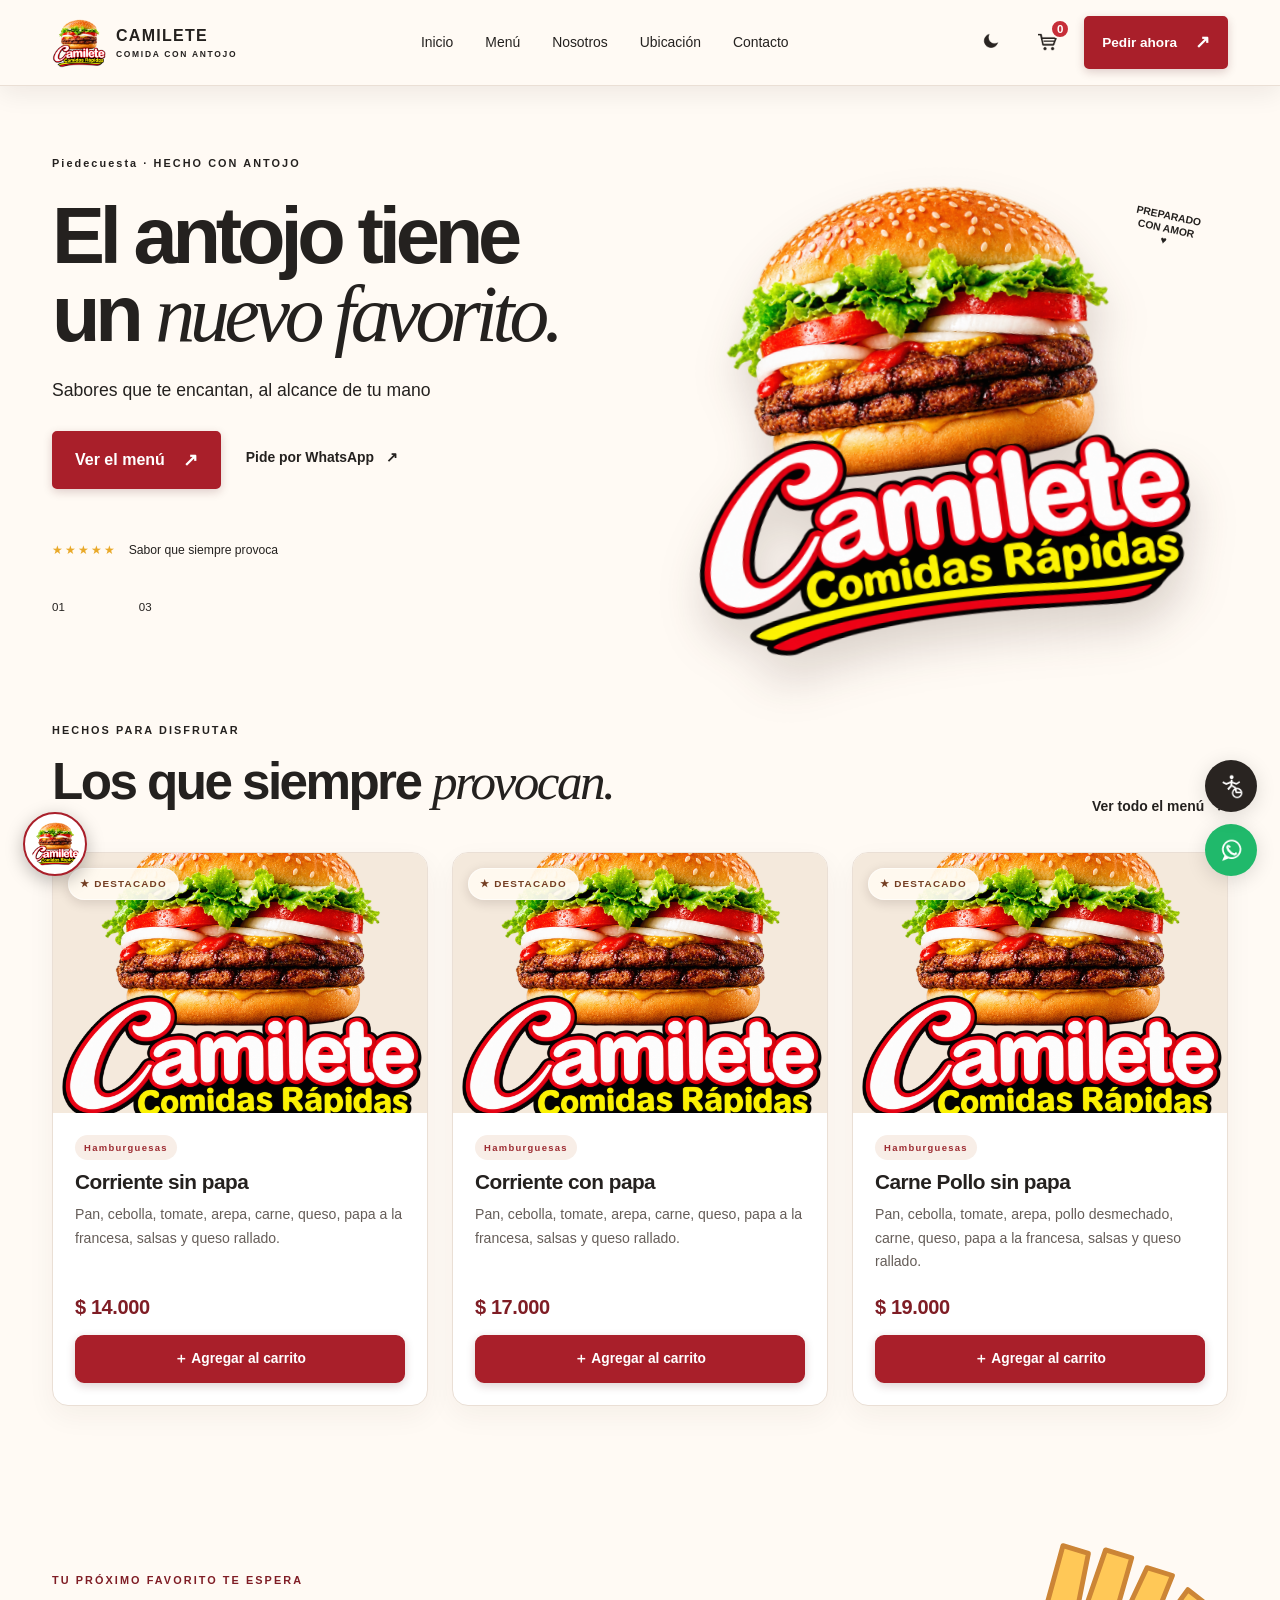
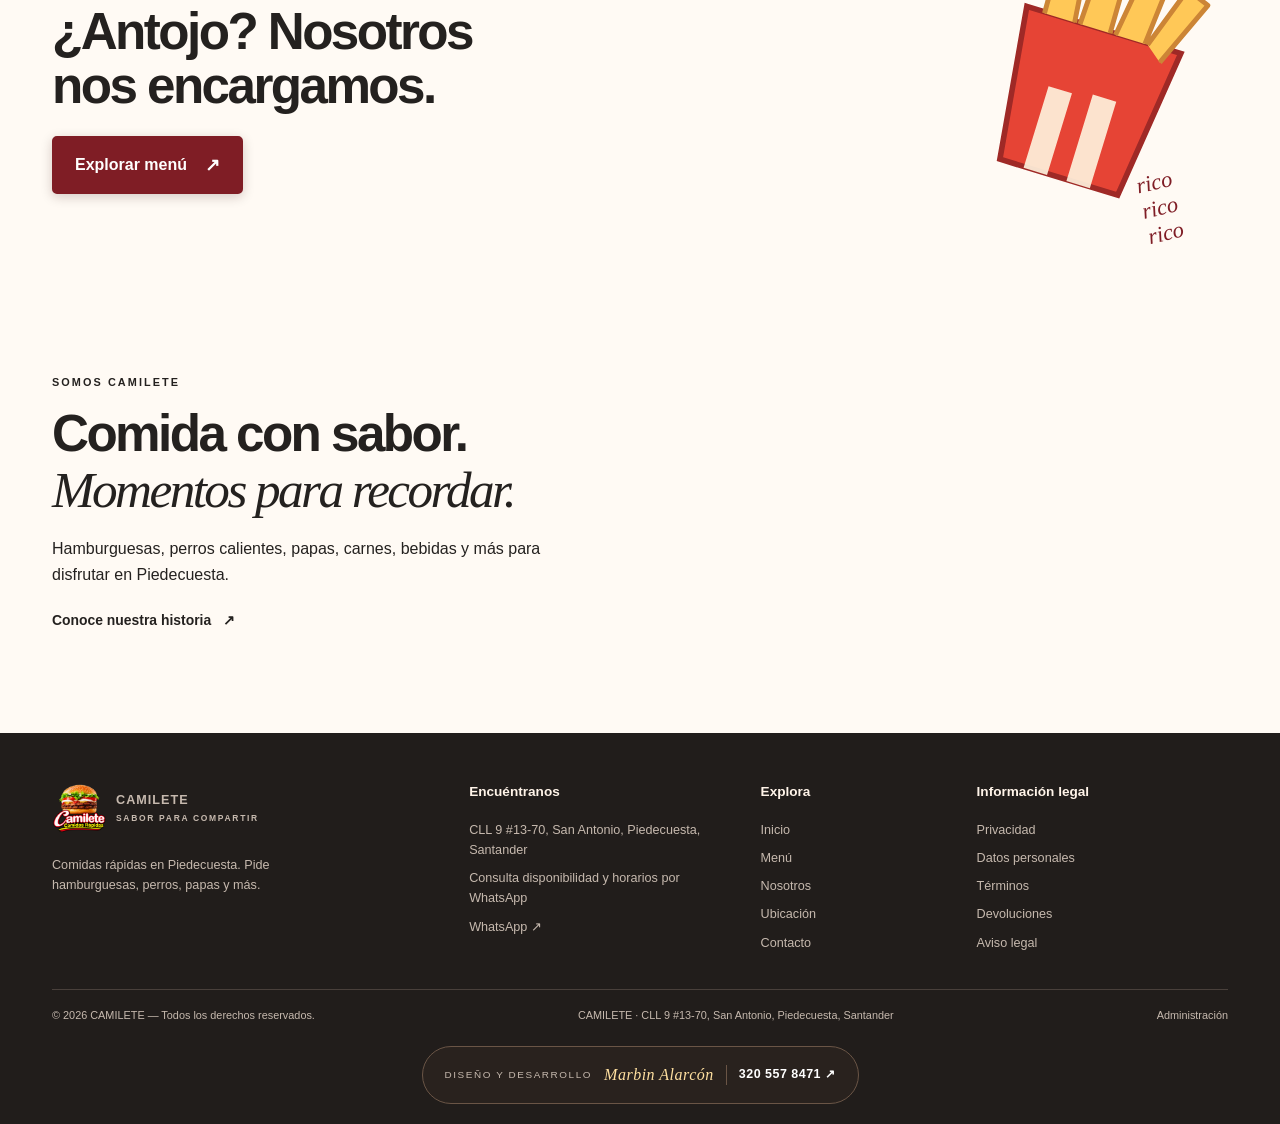
==== commit 56467bfa: "ajuste en boton instalar para moviles y tabletas, se agrega aria-label al carrito para accesibilidad" ====
--- a/index.html
+++ b/index.html
@@ -15,7 +15,7 @@
     <title>CAMILETE | Comida rápida en Piedecuesta</title>
     <link rel="icon" href="assets/icons/favicon.svg" type="image/svg+xml" />
     <link rel="stylesheet" href="css/styles.css?v=9" />
-    <link rel="stylesheet" href="css/temas.css?v=20" />
+    <link rel="stylesheet" href="css/temas.css?v=21" />
     <link rel="stylesheet" href="css/responsive.css?v=11" />
     <script defer src="js/data.js?v=9"></script>
     <script defer src="js/main.js?v=13"></script>
@@ -23,6 +23,6 @@
   </head>
   <body>
     <div id="app"></div>
-    <script defer src="js/pwa.js?v=1"></script>
+    <script defer src="js/pwa.js?v=2"></script>
 </body>
 </html>
--- a/css/styles.css
+++ b/css/styles.css
@@ -1 +1,755 @@
-*{box-sizing:border-box}html{scroll-behavior:smooth;font-size:calc(16px * var(--access-scale,1))}body{margin:0;background:var(--fondo,#fffaf4);color:var(--texto,#24211f);font-family:var(--font-base,Arial,sans-serif);line-height:1.6}button,input{font:inherit}a{color:inherit;text-decoration:none}button{color:inherit}img{max-width:100%;display:block}.skip-link{position:fixed;z-index:20;top:-80px;left:1rem;background:var(--texto);color:var(--fondo);padding:.7rem 1rem}.skip-link:focus{top:1rem}.site-header{height:86px;border-bottom:1px solid var(--borde,#eadfd5);display:flex;align-items:center;background:var(--fondo);position:relative;z-index:10}.nav-wrap{max-width:1240px;width:100%;margin:auto;padding:0 32px;display:flex;align-items:center;justify-content:space-between;gap:36px}.brand{display:flex;align-items:center;gap:10px;font-size:1rem;font-weight:900;letter-spacing:.08em;line-height:1.2}.brand small{display:block;font-size:.53rem;letter-spacing:.2em;color:var(--textoSecundario);margin-top:4px}.brand-mark{width:39px;height:39px;background:var(--primario);color:#fff;border-radius:50% 50% 50% 10px;display:grid;place-items:center;font:italic 900 1.5rem Georgia;transform:rotate(-8deg)}nav{display:flex;gap:32px}nav a,.footer-main a{font-size:.87rem;color:var(--textoSecundario);transition:color .2s}nav a:hover,nav a[aria-current=page]{color:var(--primario)}.header-actions{display:flex;align-items:center;gap:16px}.icon-button,.menu-toggle{border:0;background:transparent;width:38px;height:38px;border-radius:50%;cursor:pointer}.cart-link{font-size:.9rem}.button{display:inline-flex;align-items:center;justify-content:center;gap:18px;padding:13px 21px;border:0;border-radius:5px;background:var(--boton,var(--primario));color:#fff;font-weight:700;cursor:pointer;transition:transform .2s,background .2s}.button:hover{background:var(--botonHover);transform:translateY(-2px)}.button:disabled{opacity:.5;cursor:not-allowed}.button span{font-size:1.1rem}.header-cta{padding:10px 16px;font-size:.85rem}.menu-toggle{display:none}.hero{min-height:550px;max-width:1240px;margin:auto;padding:55px 32px 58px;display:grid;grid-template-columns:1fr 1.05fr;position:relative;align-items:center}.hero-copy{padding:8px 0 18px;z-index:1}.eyebrow{font-size:.68rem;font-weight:800;letter-spacing:.19em;color:var(--primario)}h1,h2,h3,p{margin-top:0}.hero h1,.page-intro h1,.error-page h1{font-size:clamp(3.2rem,6.2vw,5.8rem);line-height:.99;letter-spacing:-.065em;margin:22px 0}.hero h1 em,.section h2 em,.page-intro h1 em,.about-strip h2 em,.error-page h1 em,.story h2 em{font-family:Georgia,serif;font-weight:400;color:var(--primario)}.hero-copy>p{font-size:1.1rem;color:var(--textoSecundario);max-width:380px}.hero-actions{display:flex;align-items:center;gap:25px;margin-top:27px}.text-link{font-weight:700;font-size:.87rem;border-bottom:1px solid var(--primario);padding-bottom:5px}.text-link span{color:var(--primario);margin-left:8px}.hero-note{display:flex;align-items:center;gap:12px;margin-top:52px;color:var(--textoSecundario);font-size:.76rem}.stars{color:#e9a929;letter-spacing:.16em}.hero-art{height:420px;position:relative;display:grid;place-items:center}.hero-art>img{position:relative;width:86%;z-index:1;filter:drop-shadow(0 25px 22px #3d20152e);transform:rotate(-7deg)}.sun-shape{position:absolute;width:min(400px,80%);aspect-ratio:1;border-radius:50%;background:var(--secundario);right:7%;top:3%;opacity:.9}.art-sticker{position:absolute;z-index:2;right:2%;top:7%;border:1px solid var(--texto);border-radius:50%;width:100px;height:100px;display:grid;place-content:center;text-align:center;font-weight:900;font-size:.65rem;line-height:1.2;transform:rotate(12deg);background:var(--fondo)}.art-sticker span{color:var(--primario)}.art-caption{position:absolute;bottom:8px;right:9%;font:900 1.6rem/1 Georgia;color:var(--primario);transform:rotate(-7deg)}.hero-index{position:absolute;bottom:20px;left:32px;font-size:.72rem;color:var(--textoSecundario);display:flex;align-items:center;gap:12px}.hero-index i{width:50px;height:1px;background:var(--primario)}.section{max-width:1240px;margin:auto;padding:80px 32px}.featured-section{border-top:1px solid var(--borde)}.section-heading{display:flex;justify-content:space-between;align-items:end;margin-bottom:30px}.section h2,.about-strip h2{font-size:clamp(2rem,4vw,3.25rem);letter-spacing:-.05em;line-height:1.1;margin:12px 0}.product-grid{display:grid;grid-template-columns:repeat(3,1fr);gap:20px}.product-card{border:1px solid var(--borde);border-radius:9px;overflow:hidden;background:var(--fondo);transition:transform .2s,box-shadow .2s}.product-card:hover{transform:translateY(-4px);box-shadow:0 12px 30px #33170c12}.product-card>img{width:100%;height:215px;object-fit:cover;background:#f6ebdf}.product-info{padding:19px}.product-info .eyebrow{font-size:.58rem}.product-info h3{font-size:1.25rem;margin:7px 0}.product-info p{min-height:46px;font-size:.84rem;color:var(--textoSecundario);margin-bottom:15px}.product-bottom{display:flex;justify-content:space-between;align-items:center}.product-bottom strong{font-size:1.05rem}.small{padding:9px 13px;font-size:.8rem}.menu-banner{min-height:335px;background:var(--primario);color:white;position:relative;overflow:hidden;padding:54px max(calc((100vw - 1176px)/2),48px);display:flex;align-items:center;justify-content:space-between}.menu-banner .eyebrow{color:#ffe2b5}.menu-banner h2{font-size:clamp(2.3rem,4vw,3.7rem);line-height:1.05;letter-spacing:-.05em;margin:13px 0 23px}.button-light{background:#fff;color:#92232b}.banner-illustration img{width:280px;transform:rotate(9deg)}.banner-scribble{font:italic 1.4rem Georgia;position:absolute;right:8%;bottom:27px;transform:rotate(-13deg);color:#ffdb9c}.about-strip{padding-top:94px;padding-bottom:100px}.about-strip>p{color:var(--textoSecundario);max-width:520px;margin:18px 0 20px}.site-footer{background:#211d1b;color:#fff4e9;padding:48px max(calc((100vw - 1176px)/2),32px) 20px}.footer-main{display:grid;grid-template-columns:1.5fr 1fr .7fr 1fr;gap:40px;padding-bottom:36px}.footer-main>div{display:flex;flex-direction:column;align-items:flex-start;gap:8px}.footer-main h3{font-size:.85rem;margin:0 0 9px}.footer-main p,.footer-main a{font-size:.79rem;color:#c6b9ae;margin:0}.footer-main>div:first-child p{max-width:230px;margin-top:12px}.footer-brand small{color:#c6b9ae}.footer-bottom{border-top:1px solid #49403b;padding-top:17px;display:flex;justify-content:space-between;gap:15px;font-size:.68rem;color:#c6b9ae}.whatsapp-float,.access-toggle{position:fixed;z-index:12;right:23px;width:52px;height:52px;border-radius:50%;display:grid;place-items:center;box-shadow:0 4px 20px #0002}.whatsapp-float{bottom:24px;background:#20b96b;color:white;font-size:1.7rem}.access-toggle{bottom:88px;border:0;background:#292421;color:#fff;font-size:1.4rem;cursor:pointer}.access-panel{position:fixed;z-index:13;right:22px;bottom:151px;width:235px;padding:16px;border:1px solid var(--borde);border-radius:10px;background:var(--fondo);box-shadow:0 12px 36px #0003}.access-panel[hidden]{display:none}.access-panel h2{font-size:1.15rem}.access-panel button{width:100%;text-align:left;border:0;border-top:1px solid var(--borde);background:none;padding:9px;cursor:pointer}.page-intro{max-width:1176px;margin:auto;padding:78px 32px 36px}.page-intro h1{font-size:clamp(3.1rem,6vw,5rem);margin:17px 0}.page-intro p{max-width:580px;color:var(--textoSecundario)}.menu-list{padding-top:20px}.filters{display:flex;flex-wrap:wrap;gap:9px;margin-bottom:26px}.filter-chip{padding:9px 15px;border:1px solid var(--borde);border-radius:30px;background:transparent;cursor:pointer;font-size:.82rem}.filter-chip.active{background:var(--primario);color:#fff;border-color:var(--primario)}.story,.location-layout{display:grid;grid-template-columns:1fr 1fr;gap:60px;align-items:center}.story-art{background:#fae9cc;border-radius:48% 48% 8px 8px;overflow:hidden}.story-art img{width:100%;height:420px;object-fit:cover}.story p{color:var(--textoSecundario)}.story h3{margin:22px 0 8px;font-size:1rem}.value-list{display:flex;gap:9px;flex-wrap:wrap}.value-list span{background:#f1e4d6;color:#4a342b;padding:6px 12px;border-radius:30px;font-size:.8rem}.location-layout{align-items:stretch}.location-card{border:1px solid var(--borde);padding:40px;border-radius:10px;display:flex;flex-direction:column;align-items:flex-start;gap:14px}.location-card h2{font-size:1.7rem}.location-card p{margin:0;color:var(--textoSecundario)}.location-card .text-link{margin-top:5px}.location-layout iframe{width:100%;min-height:380px;border:0;border-radius:10px;filter:saturate(.7)}.cart-section{max-width:900px}.cart-row{display:grid;grid-template-columns:1fr auto auto auto;gap:24px;align-items:center;border-bottom:1px solid var(--borde);padding:18px 0}.cart-row>div:first-child{display:flex;flex-direction:column}.cart-row>div:first-child span{font-size:.82rem;color:var(--textoSecundario)}.qty-control{display:flex;align-items:center;gap:12px}.qty-control button,.remove-item{border:1px solid var(--borde);background:transparent;border-radius:50%;width:32px;height:32px;cursor:pointer}.remove-item{font-size:1.3rem}.field-label{display:block;font-weight:700;margin:25px 0 7px}.text-input{width:100%;border:1px solid var(--borde);background:var(--fondo);padding:13px;border-radius:5px;color:var(--texto)}.cart-total{display:flex;justify-content:space-between;font-size:1.3rem;border-top:1px solid var(--borde);padding:20px 0;margin-top:18px}.empty-state{padding:40px 0;color:var(--textoSecundario)}.legal-copy{max-width:850px;padding:20px 32px 100px;margin:auto;color:var(--textoSecundario);font-size:1.02rem;line-height:1.9}.error-page{min-height:60vh;display:flex;flex-direction:column;justify-content:center;align-items:flex-start;padding:50px max(calc((100vw - 1176px)/2),32px)}.error-page p{color:var(--textoSecundario)}.high-contrast{filter:none!important;--fondo:#000!important;--texto:#ff0!important;--textoSecundario:#ff0!important;--primario:#ff0!important;--borde:#ff0!important}.high-contrast .button,.high-contrast .brand-mark{background:#ff0;color:#000}.highlight-links a{text-decoration:underline!important;text-decoration-thickness:2px!important;text-underline-offset:3px!important}
+* {
+  box-sizing: border-box;
+}
+html {
+  scroll-behavior: smooth;
+  font-size: calc(16px * var(--access-scale, 1));
+}
+body {
+  margin: 0;
+  background: var(--fondo, #fffaf4);
+  color: var(--texto, #24211f);
+  font-family: var(--font-base, Arial, sans-serif);
+  line-height: 1.6;
+}
+button,
+input {
+  font: inherit;
+}
+a {
+  color: inherit;
+  text-decoration: none;
+}
+button {
+  color: inherit;
+}
+img {
+  max-width: 100%;
+  display: block;
+}
+.skip-link {
+  position: fixed;
+  z-index: 20;
+  top: -80px;
+  left: 1rem;
+  background: var(--texto);
+  color: var(--fondo);
+  padding: 0.7rem 1rem;
+}
+.skip-link:focus {
+  top: 1rem;
+}
+.site-header {
+  height: 86px;
+  border-bottom: 1px solid var(--borde, #eadfd5);
+  display: flex;
+  align-items: center;
+  background: var(--fondo);
+  position: relative;
+  z-index: 10;
+}
+.nav-wrap {
+  max-width: 1240px;
+  width: 100%;
+  margin: auto;
+  padding: 0 32px;
+  display: flex;
+  align-items: center;
+  justify-content: space-between;
+  gap: 36px;
+}
+.brand {
+  display: flex;
+  align-items: center;
+  gap: 10px;
+  font-size: 1rem;
+  font-weight: 900;
+  letter-spacing: 0.08em;
+  line-height: 1.2;
+}
+.brand small {
+  display: block;
+  font-size: 0.53rem;
+  letter-spacing: 0.2em;
+  color: var(--textoSecundario);
+  margin-top: 4px;
+}
+.brand-mark {
+  display: block;
+  flex: 0 0 54px;
+  width: 54px;
+  height: 54px;
+  object-fit: contain;
+}
+nav {
+  display: flex;
+  gap: 32px;
+}
+nav a,
+.footer-main a {
+  font-size: 0.87rem;
+  color: var(--textoSecundario);
+  transition: color 0.2s;
+}
+nav a:hover,
+nav a[aria-current="page"] {
+  color: var(--primario);
+}
+.header-actions {
+  display: flex;
+  align-items: center;
+  gap: 16px;
+}
+.icon-button,
+.menu-toggle {
+  border: 0;
+  background: transparent;
+  width: 38px;
+  height: 38px;
+  border-radius: 50%;
+  cursor: pointer;
+}
+.icon-button {
+  display: grid;
+  place-items: center;
+  padding: 0;
+}
+.icon-button img,
+.cart-link img {
+  display: block;
+  width: 24px;
+  height: 24px;
+  object-fit: contain;
+}
+.cart-link {
+  position: relative;
+  display: inline-flex;
+  width: 42px;
+  min-height: 42px;
+  flex: 0 0 42px;
+  align-items: center;
+  justify-content: center;
+  gap: 5px;
+  font-size: 0.9rem;
+}
+#cart-count {
+  position: absolute;
+  top: -2px;
+  right: -2px;
+  display: grid;
+  min-width: 20px;
+  height: 20px;
+  padding: 0 4px;
+  place-items: center;
+  border-radius: 50%;
+  border: 2px solid var(--fondo, #fffaf4);
+  background: var(--boton, var(--primario, #c72e38));
+  color: #fff;
+  font-size: 0.72rem;
+  font-weight: 700;
+  line-height: 1;
+}
+.button {
+  display: inline-flex;
+  align-items: center;
+  justify-content: center;
+  gap: 18px;
+  padding: 13px 21px;
+  border: 0;
+  border-radius: 5px;
+  background: var(--boton, var(--primario));
+  color: #fff;
+  font-weight: 700;
+  cursor: pointer;
+  transition:
+    transform 0.2s,
+    background 0.2s;
+}
+.button:hover {
+  background: var(--botonHover);
+  transform: translateY(-2px);
+}
+.button:disabled {
+  opacity: 0.5;
+  cursor: not-allowed;
+}
+.button span {
+  font-size: 1.1rem;
+}
+.header-cta {
+  padding: 10px 16px;
+  font-size: 0.85rem;
+}
+.menu-toggle {
+  display: none;
+}
+.hero {
+  min-height: 550px;
+  max-width: 1240px;
+  margin: auto;
+  padding: 55px 32px 58px;
+  display: grid;
+  grid-template-columns: 1fr 1.05fr;
+  position: relative;
+  align-items: center;
+}
+.hero-copy {
+  padding: 8px 0 18px;
+  z-index: 1;
+}
+.eyebrow {
+  font-size: 0.68rem;
+  font-weight: 800;
+  letter-spacing: 0.19em;
+  color: var(--primario);
+}
+h1,
+h2,
+h3,
+p {
+  margin-top: 0;
+}
+.hero h1,
+.page-intro h1,
+.error-page h1 {
+  font-size: clamp(3.2rem, 6.2vw, 5.8rem);
+  line-height: 0.99;
+  letter-spacing: -0.065em;
+  margin: 22px 0;
+}
+.hero h1 em,
+.section h2 em,
+.page-intro h1 em,
+.about-strip h2 em,
+.error-page h1 em,
+.story h2 em {
+  font-family: Georgia, serif;
+  font-weight: 400;
+  color: var(--primario);
+}
+.hero-copy > p {
+  font-size: 1.1rem;
+  color: var(--textoSecundario);
+  max-width: 380px;
+}
+.hero-actions {
+  display: flex;
+  align-items: center;
+  gap: 25px;
+  margin-top: 27px;
+}
+.text-link {
+  font-weight: 700;
+  font-size: 0.87rem;
+  border-bottom: 1px solid var(--primario);
+  padding-bottom: 5px;
+}
+.text-link span {
+  color: var(--primario);
+  margin-left: 8px;
+}
+.hero-note {
+  display: flex;
+  align-items: center;
+  gap: 12px;
+  margin-top: 52px;
+  color: var(--textoSecundario);
+  font-size: 0.76rem;
+}
+.stars {
+  color: #e9a929;
+  letter-spacing: 0.16em;
+}
+.hero-art {
+  height: 420px;
+  position: relative;
+  display: grid;
+  place-items: center;
+}
+.hero-art > img {
+  position: relative;
+  width: 86%;
+  z-index: 1;
+  filter: drop-shadow(0 25px 22px #3d20152e);
+  transform: rotate(-7deg);
+}
+.sun-shape {
+  position: absolute;
+  width: min(400px, 80%);
+  aspect-ratio: 1;
+  border-radius: 50%;
+  background: var(--secundario);
+  right: 7%;
+  top: 3%;
+  opacity: 0.9;
+}
+.art-sticker {
+  position: absolute;
+  z-index: 2;
+  right: 2%;
+  top: 7%;
+  border: 1px solid var(--texto);
+  border-radius: 50%;
+  width: 100px;
+  height: 100px;
+  display: grid;
+  place-content: center;
+  text-align: center;
+  font-weight: 900;
+  font-size: 0.65rem;
+  line-height: 1.2;
+  transform: rotate(12deg);
+  background: var(--fondo);
+}
+.art-sticker span {
+  color: var(--primario);
+}
+.art-caption {
+  position: absolute;
+  bottom: 8px;
+  right: 9%;
+  font: 900 1.6rem/1 Georgia;
+  color: var(--primario);
+  transform: rotate(-7deg);
+}
+.hero-index {
+  position: absolute;
+  bottom: 20px;
+  left: 32px;
+  font-size: 0.72rem;
+  color: var(--textoSecundario);
+  display: flex;
+  align-items: center;
+  gap: 12px;
+}
+.hero-index i {
+  width: 50px;
+  height: 1px;
+  background: var(--primario);
+}
+.section {
+  max-width: 1240px;
+  margin: auto;
+  padding: 80px 32px;
+}
+.featured-section {
+  border-top: 1px solid var(--borde);
+}
+.section-heading {
+  display: flex;
+  justify-content: space-between;
+  align-items: end;
+  margin-bottom: 30px;
+}
+.section h2,
+.about-strip h2 {
+  font-size: clamp(2rem, 4vw, 3.25rem);
+  letter-spacing: -0.05em;
+  line-height: 1.1;
+  margin: 12px 0;
+}
+.product-grid {
+  display: grid;
+  grid-template-columns: repeat(3, 1fr);
+  gap: 20px;
+}
+.product-card {
+  border: 1px solid var(--borde);
+  border-radius: 9px;
+  overflow: hidden;
+  background: var(--fondo);
+  transition:
+    transform 0.2s,
+    box-shadow 0.2s;
+}
+.product-card:hover {
+  transform: translateY(-4px);
+  box-shadow: 0 12px 30px #33170c12;
+}
+.product-card > img {
+  width: 100%;
+  height: 215px;
+  object-fit: cover;
+  background: #f6ebdf;
+}
+.product-info {
+  padding: 19px;
+}
+.product-info .eyebrow {
+  font-size: 0.58rem;
+}
+.product-info h3 {
+  font-size: 1.25rem;
+  margin: 7px 0;
+}
+.product-info p {
+  min-height: 46px;
+  font-size: 0.84rem;
+  color: var(--textoSecundario);
+  margin-bottom: 15px;
+}
+.product-bottom {
+  display: flex;
+  justify-content: space-between;
+  align-items: center;
+}
+.product-bottom strong {
+  font-size: 1.05rem;
+}
+.small {
+  padding: 9px 13px;
+  font-size: 0.8rem;
+}
+.menu-banner {
+  min-height: 335px;
+  background: var(--primario);
+  color: white;
+  position: relative;
+  overflow: hidden;
+  padding: 54px max(calc((100vw - 1176px) / 2), 48px);
+  display: flex;
+  align-items: center;
+  justify-content: space-between;
+}
+.menu-banner .eyebrow {
+  color: #ffe2b5;
+}
+.menu-banner h2 {
+  font-size: clamp(2.3rem, 4vw, 3.7rem);
+  line-height: 1.05;
+  letter-spacing: -0.05em;
+  margin: 13px 0 23px;
+}
+.button-light {
+  background: #fff;
+  color: #92232b;
+}
+.banner-illustration img {
+  width: 280px;
+  transform: rotate(9deg);
+}
+.banner-scribble {
+  font: italic 1.4rem Georgia;
+  position: absolute;
+  right: 8%;
+  bottom: 27px;
+  transform: rotate(-13deg);
+  color: #ffdb9c;
+}
+.about-strip {
+  padding-top: 94px;
+  padding-bottom: 100px;
+}
+.about-strip > p {
+  color: var(--textoSecundario);
+  max-width: 520px;
+  margin: 18px 0 20px;
+}
+.site-footer {
+  background: #211d1b;
+  color: #fff4e9;
+  padding: 48px max(calc((100vw - 1176px) / 2), 32px) 20px;
+}
+.footer-main {
+  display: grid;
+  grid-template-columns: 1.5fr 1fr 0.7fr 1fr;
+  gap: 40px;
+  padding-bottom: 36px;
+}
+.footer-main > div {
+  display: flex;
+  flex-direction: column;
+  align-items: flex-start;
+  gap: 8px;
+}
+.footer-main h3 {
+  font-size: 0.85rem;
+  margin: 0 0 9px;
+}
+.footer-main p,
+.footer-main a {
+  font-size: 0.79rem;
+  color: #c6b9ae;
+  margin: 0;
+}
+.footer-main > div:first-child p {
+  max-width: 230px;
+  margin-top: 12px;
+}
+.footer-brand small {
+  color: #c6b9ae;
+}
+.footer-bottom {
+  border-top: 1px solid #49403b;
+  padding-top: 17px;
+  display: flex;
+  justify-content: space-between;
+  gap: 15px;
+  font-size: 0.68rem;
+  color: #c6b9ae;
+}
+.whatsapp-float,
+.access-toggle {
+  position: fixed;
+  z-index: 12;
+  right: 23px;
+  width: 52px;
+  height: 52px;
+  border-radius: 50%;
+  display: grid;
+  place-items: center;
+  box-shadow: 0 4px 20px #0002;
+}
+.whatsapp-float {
+  bottom: 24px;
+  background: #20b96b;
+  color: white;
+  font-size: 1.7rem;
+}
+.whatsapp-float img,
+.access-toggle img {
+  display: block;
+  width: 27px;
+  height: 27px;
+  object-fit: contain;
+}
+.access-toggle {
+  bottom: 88px;
+  border: 0;
+  background: #292421;
+  color: #fff;
+  font-size: 1.4rem;
+  cursor: pointer;
+}
+html[data-theme="oscuro"] .icon-button img {
+  filter: invert(1);
+}
+html[data-theme="oscuro"] .cart-link img,
+.cart-float img {
+  filter: invert(1);
+}
+.access-panel {
+  position: fixed;
+  z-index: 13;
+  right: 22px;
+  bottom: 151px;
+  width: 235px;
+  padding: 16px;
+  border: 1px solid var(--borde);
+  border-radius: 10px;
+  background: var(--fondo);
+  box-shadow: 0 12px 36px #0003;
+}
+.access-panel[hidden] {
+  display: none;
+}
+.access-panel h2 {
+  font-size: 1.15rem;
+}
+.access-panel button {
+  width: 100%;
+  text-align: left;
+  border: 0;
+  border-top: 1px solid var(--borde);
+  background: none;
+  padding: 9px;
+  cursor: pointer;
+}
+.page-intro {
+  max-width: 1176px;
+  margin: auto;
+  padding: 78px 32px 36px;
+}
+.page-intro h1 {
+  font-size: clamp(3.1rem, 6vw, 5rem);
+  margin: 17px 0;
+}
+.page-intro p {
+  max-width: 580px;
+  color: var(--textoSecundario);
+}
+.menu-list {
+  padding-top: 20px;
+}
+.filters {
+  display: flex;
+  flex-wrap: wrap;
+  gap: 9px;
+  margin-bottom: 26px;
+}
+.filter-chip {
+  padding: 9px 15px;
+  border: 1px solid var(--borde);
+  border-radius: 30px;
+  background: transparent;
+  cursor: pointer;
+  font-size: 0.82rem;
+}
+.filter-chip.active {
+  background: var(--primario);
+  color: #fff;
+  border-color: var(--primario);
+}
+.story,
+.location-layout {
+  display: grid;
+  grid-template-columns: 1fr 1fr;
+  gap: 60px;
+  align-items: center;
+}
+.story-art {
+  background: #fae9cc;
+  border-radius: 48% 48% 8px 8px;
+  overflow: hidden;
+}
+.story-art img {
+  width: 100%;
+  height: 420px;
+  object-fit: cover;
+}
+.story p {
+  color: var(--textoSecundario);
+}
+.story h3 {
+  margin: 22px 0 8px;
+  font-size: 1rem;
+}
+.value-list {
+  display: flex;
+  gap: 9px;
+  flex-wrap: wrap;
+}
+.value-list span {
+  background: #f1e4d6;
+  color: #4a342b;
+  padding: 6px 12px;
+  border-radius: 30px;
+  font-size: 0.8rem;
+}
+.location-layout {
+  align-items: stretch;
+}
+.location-card {
+  border: 1px solid var(--borde);
+  padding: 40px;
+  border-radius: 10px;
+  display: flex;
+  flex-direction: column;
+  align-items: flex-start;
+  gap: 14px;
+}
+.location-card h2 {
+  font-size: 1.7rem;
+}
+.location-card p {
+  margin: 0;
+  color: var(--textoSecundario);
+}
+.location-card .text-link {
+  margin-top: 5px;
+}
+.location-layout iframe {
+  width: 100%;
+  min-height: 380px;
+  border: 0;
+  border-radius: 10px;
+  filter: saturate(0.7);
+}
+.cart-section {
+  max-width: 900px;
+}
+.cart-row {
+  display: grid;
+  grid-template-columns: 1fr auto auto auto;
+  gap: 24px;
+  align-items: center;
+  border-bottom: 1px solid var(--borde);
+  padding: 18px 0;
+}
+.cart-row > div:first-child {
+  display: flex;
+  flex-direction: column;
+}
+.cart-row > div:first-child span {
+  font-size: 0.82rem;
+  color: var(--textoSecundario);
+}
+.qty-control {
+  display: flex;
+  align-items: center;
+  gap: 12px;
+}
+.qty-control button,
+.remove-item {
+  border: 1px solid var(--borde);
+  background: transparent;
+  border-radius: 50%;
+  width: 32px;
+  height: 32px;
+  cursor: pointer;
+}
+.remove-item {
+  font-size: 1.3rem;
+}
+.field-label {
+  display: block;
+  font-weight: 700;
+  margin: 25px 0 7px;
+}
+.text-input {
+  width: 100%;
+  border: 1px solid var(--borde);
+  background: var(--fondo);
+  padding: 13px;
+  border-radius: 5px;
+  color: var(--texto);
+}
+.cart-total {
+  display: flex;
+  justify-content: space-between;
+  font-size: 1.3rem;
+  border-top: 1px solid var(--borde);
+  padding: 20px 0;
+  margin-top: 18px;
+}
+.empty-state {
+  padding: 40px 0;
+  color: var(--textoSecundario);
+}
+.legal-copy {
+  max-width: 850px;
+  padding: 20px 32px 100px;
+  margin: auto;
+  color: var(--textoSecundario);
+  font-size: 1.02rem;
+  line-height: 1.9;
+}
+.error-page {
+  min-height: 60vh;
+  display: flex;
+  flex-direction: column;
+  justify-content: center;
+  align-items: flex-start;
+  padding: 50px max(calc((100vw - 1176px) / 2), 32px);
+}
+.error-page p {
+  color: var(--textoSecundario);
+}
+.high-contrast {
+  filter: none !important;
+  --fondo: #000 !important;
+  --texto: #ff0 !important;
+  --textoSecundario: #ff0 !important;
+  --primario: #ff0 !important;
+  --borde: #ff0 !important;
+}
+.high-contrast .button,
+.high-contrast .brand-mark {
+  background: #ff0;
+  color: #000;
+}
+.highlight-links a {
+  text-decoration: underline !important;
+  text-decoration-thickness: 2px !important;
+  text-underline-offset: 3px !important;
+}
--- a/css/temas.css
+++ b/css/temas.css
@@ -1,199 +1,1396 @@
-html{transition:background-color .25s,color .25s}html[data-theme="claro"]{color-scheme:light}html[data-theme="oscuro"]{color-scheme:dark}html[data-theme="oscuro"] .product-card>img{background:#26211e}html[data-theme="oscuro"] .value-list span{background:#332822;color:#fff0db}html[data-theme="oscuro"] .site-header{background:var(--fondo)}html[data-theme="oscuro"] .icon-button{color:var(--texto)}
-html[data-theme="oscuro"] .site-header{border-top:4px solid transparent;border-image:linear-gradient(90deg,#edf000 0 70%,#ed3d32 70% 100%) 1}
-html[data-theme="oscuro"] .sun-shape{background:var(--secundario)}
-html[data-theme="oscuro"] .art-sticker{border-color:var(--secundario)}
-.cart-float{position:fixed;z-index:11;left:50%;bottom:22px;transform:translateX(-50%);display:flex;align-items:center;gap:9px;padding:13px 21px;border-radius:35px;background:var(--boton,var(--primario));color:#fff;font-weight:800;font-size:.9rem;box-shadow:0 6px 24px #0003;white-space:nowrap}
-.cart-float:hover{background:var(--botonHover);transform:translate(-50%,-2px)}
-.cart-float span:last-child{margin-left:5px}
-@media(max-width:650px){.cart-float{bottom:15px;left:50%;font-size:.83rem;padding:12px 16px}.menu-list{padding-bottom:90px}}
-html[data-theme="oscuro"] body{background:var(--fondo,#171717);color:var(--texto,#f6f4ed)}
-html[data-theme="oscuro"] .site-header{border-top:0;border-image:none;box-shadow:inset 0 4px 0 transparent;background-image:linear-gradient(90deg,#edf000 0 70%,#ed3d32 70% 100%);background-size:100% 4px;background-position:top;background-repeat:no-repeat}
-html[data-theme="oscuro"] .product-card,html[data-theme="oscuro"] .location-card,html[data-theme="oscuro"] .access-panel{background:#202020;border-color:var(--borde,#393936);color:var(--texto,#f6f4ed)}
-html[data-theme="oscuro"] .product-card>img{background:#262626}
-html[data-theme="oscuro"] .story-art{background:#292620}
-html[data-theme="oscuro"] .value-list span{background:#343414;color:#f4f29a}
-html[data-theme="oscuro"] .filter-chip{color:var(--texto,#f6f4ed);border-color:var(--borde,#393936)}
-html[data-theme="oscuro"] .filter-chip.active{background:var(--primario);color:#fff;border-color:var(--primario)}
-html[data-theme="oscuro"] .text-input{background:#202020;border-color:var(--borde,#393936);color:var(--texto,#f6f4ed)}
-html[data-theme="oscuro"] .icon-button,html[data-theme="oscuro"] .menu-toggle{color:var(--texto,#f6f4ed)}
-html[data-theme="oscuro"] .menu-toggle:hover,html[data-theme="oscuro"] .icon-button:hover{background:#343434}
-html[data-theme="oscuro"] .button-light{background:var(--secundario,#edf000);color:#171717}
+html {
+  transition:
+    background-color 0.25s,
+    color 0.25s;
+}
+html[data-theme="claro"] {
+  color-scheme: light;
+}
+html[data-theme="oscuro"] {
+  color-scheme: dark;
+}
+html[data-theme="oscuro"] .product-card > img {
+  background: #26211e;
+}
+html[data-theme="oscuro"] .value-list span {
+  background: #332822;
+  color: #fff0db;
+}
+html[data-theme="oscuro"] .site-header {
+  background: var(--fondo);
+}
+html[data-theme="oscuro"] .icon-button {
+  color: var(--texto);
+}
+html[data-theme="oscuro"] .site-header {
+  border-top: 4px solid transparent;
+  border-image: linear-gradient(90deg, #edf000 0 70%, #ed3d32 70% 100%) 1;
+}
+html[data-theme="oscuro"] .sun-shape {
+  background: var(--secundario);
+}
+html[data-theme="oscuro"] .art-sticker {
+  border-color: var(--secundario);
+}
+.cart-float {
+  position: fixed;
+  z-index: 11;
+  left: 50%;
+  bottom: 22px;
+  transform: translateX(-50%);
+  display: flex;
+  align-items: center;
+  gap: 9px;
+  padding: 13px 21px;
+  border-radius: 35px;
+  background: var(--boton, var(--primario));
+  color: #fff;
+  font-weight: 800;
+  font-size: 0.9rem;
+  box-shadow: 0 6px 24px #0003;
+  white-space: nowrap;
+}
+.cart-float:hover {
+  background: var(--botonHover);
+  transform: translate(-50%, -2px);
+}
+.cart-float span:last-child {
+  margin-left: 5px;
+}
+.cart-float img {
+  display: block;
+  width: 24px;
+  height: 24px;
+  object-fit: contain;
+}
+@media (max-width: 650px) {
+  .cart-float {
+    bottom: 15px;
+    left: 50%;
+    font-size: 0.83rem;
+    padding: 12px 16px;
+  }
+  .menu-list {
+    padding-bottom: 90px;
+  }
+}
+html[data-theme="oscuro"] body {
+  background: var(--fondo, #171717);
+  color: var(--texto, #f6f4ed);
+}
+html[data-theme="oscuro"] .site-header {
+  border-top: 0;
+  border-image: none;
+  box-shadow: inset 0 4px 0 transparent;
+  background-image: linear-gradient(90deg, #edf000 0 70%, #ed3d32 70% 100%);
+  background-size: 100% 4px;
+  background-position: top;
+  background-repeat: no-repeat;
+}
+html[data-theme="oscuro"] .product-card,
+html[data-theme="oscuro"] .location-card,
+html[data-theme="oscuro"] .access-panel {
+  background: #202020;
+  border-color: var(--borde, #393936);
+  color: var(--texto, #f6f4ed);
+}
+html[data-theme="oscuro"] .product-card > img {
+  background: #262626;
+}
+html[data-theme="oscuro"] .story-art {
+  background: #292620;
+}
+html[data-theme="oscuro"] .value-list span {
+  background: #343414;
+  color: #f4f29a;
+}
+html[data-theme="oscuro"] .filter-chip {
+  color: var(--texto, #f6f4ed);
+  border-color: var(--borde, #393936);
+}
+html[data-theme="oscuro"] .filter-chip.active {
+  background: var(--primario);
+  color: #fff;
+  border-color: var(--primario);
+}
+html[data-theme="oscuro"] .text-input {
+  background: #202020;
+  border-color: var(--borde, #393936);
+  color: var(--texto, #f6f4ed);
+}
+html[data-theme="oscuro"] .icon-button,
+html[data-theme="oscuro"] .menu-toggle {
+  color: var(--texto, #f6f4ed);
+}
+html[data-theme="oscuro"] .menu-toggle:hover,
+html[data-theme="oscuro"] .icon-button:hover {
+  background: #343434;
+}
+html[data-theme="oscuro"] .button-light {
+  background: var(--secundario, #edf000);
+  color: #171717;
+}
 /* Solid, layered navigation on desktop and mobile; also safe when theme vars are absent. */
-.site-header{background-color:var(--fondo,#fffaf4);box-shadow:0 8px 24px #21110d12}
-html[data-theme="oscuro"] .site-header{background-color:var(--fondo,#171717);box-shadow:0 8px 24px #0005}
-.mobile-nav-overlay{display:none}
-@media(max-width:650px){
-  .mobile-nav-overlay{position:fixed;z-index:40;inset:0;display:block;width:100%;height:100%;padding:0;border:0;background:rgb(12 11 10 / 62%);opacity:0;visibility:hidden;pointer-events:none;transition:opacity .32s ease,visibility 0s linear .32s}
-  .mobile-nav-overlay.is-visible{opacity:1;visibility:visible;pointer-events:auto;transition:opacity .32s ease}
-  html.menu-open{overflow:hidden;overscroll-behavior:none}
-  html.menu-open .site-header{z-index:42;background:transparent;box-shadow:none;pointer-events:none}
-  html.menu-open .site-header .brand,html.menu-open .site-header .header-actions>.icon-button,html.menu-open .site-header .cart-link,html.menu-open .site-header .header-cta{opacity:.32}
-  html.menu-open .site-header .menu-toggle{pointer-events:auto}
-  .site-header .nav-wrap nav{position:fixed;z-index:45;top:0;right:auto;bottom:0;left:0;width:min(86vw,360px);height:100vh;height:100dvh;max-height:100dvh;overflow-y:auto;overscroll-behavior:contain;display:flex;flex-direction:column;align-items:stretch;gap:8px;padding:calc(env(safe-area-inset-top) + 30px) 21px calc(env(safe-area-inset-bottom) + 24px);border:0;border-radius:0 18px 18px 0;background:var(--fondo,#fffaf4);box-shadow:14px 0 38px #170d0b2b;visibility:hidden;opacity:0;pointer-events:none;transform:translateY(-102%);transition:transform .42s cubic-bezier(.2,.8,.2,1),opacity .28s ease,visibility 0s linear .42s}
-  html[data-theme="oscuro"] .site-header .nav-wrap nav{background:var(--fondo,#202020);box-shadow:14px 0 38px #0008}
-  .site-header .nav-wrap nav.nav-open{visibility:visible;opacity:1;pointer-events:auto;transform:translateY(0);transition-delay:0s}
-  .site-header .nav-wrap nav a{display:flex;align-items:center;min-height:48px;padding:11px 14px;border:1px solid transparent;border-radius:9px;color:var(--textoSecundario,#655d58);font-size:.97rem;font-weight:700;transition:background-color .18s ease,color .18s ease,border-color .18s ease}
-  .site-header .nav-wrap nav::before{content:"CAMILETE\A COMIDA CON ANTOJO";white-space:pre-line;padding:0 14px 20px;margin-bottom:10px;border-bottom:1px solid var(--borde,#eadfd5);color:var(--texto,#24211f);font-size:1rem;font-weight:900;letter-spacing:.15em;line-height:1.35}
-  .site-header .nav-wrap nav a:hover,.site-header .nav-wrap nav a[aria-current="page"]{background:color-mix(in srgb,var(--primario,#c72e38) 10%,transparent);border-color:color-mix(in srgb,var(--primario,#c72e38) 18%,transparent);color:var(--primario,#c72e38)}
-  html[data-theme="oscuro"] .site-header .nav-wrap nav::before{color:#f6f4ed;border-color:#484640}
-  html[data-theme="oscuro"] .site-header .nav-wrap nav a{color:#e5e2da}
-  html[data-theme="oscuro"] .site-header .nav-wrap nav a:hover,html[data-theme="oscuro"] .site-header .nav-wrap nav a[aria-current="page"]{background:#343414;border-color:#57552a;color:#edf000}
-  .site-header .nav-wrap nav.nav-open a{animation:mobile-nav-link-in .25s ease both}
-  .site-header .nav-wrap nav.nav-open a:nth-child(2){animation-delay:35ms}
-  .site-header .nav-wrap nav.nav-open a:nth-child(3){animation-delay:70ms}
-  .site-header .nav-wrap nav.nav-open a:nth-child(4){animation-delay:105ms}
-  .site-header .nav-wrap nav.nav-open a:nth-child(5){animation-delay:140ms}
-  .menu-toggle{position:relative;z-index:50;display:flex;align-items:center;justify-content:center;width:44px;height:44px;padding:0;border:1px solid var(--borde,#eadfd5);border-radius:12px;background:color-mix(in srgb,var(--fondo,#fffaf4) 94%,var(--texto,#24211f) 6%);transition:background-color .2s,border-color .2s,transform .2s}
-  .menu-toggle:hover{background:color-mix(in srgb,var(--fondo,#fffaf4) 84%,var(--texto,#24211f) 16%)}
-  .burger-icon{position:relative;display:block;width:32px;height:32px}
-  .burger-layer{position:absolute;left:2px;display:block;width:28px;transition:all .38s cubic-bezier(.2,.8,.2,1)}
-  .burger-bun-top{top:2px;height:8px;border-radius:15px 15px 5px 5px;background:linear-gradient(180deg,#ffd993,#e9a94d);box-shadow:inset 0 2px #fff4c0}
-  .burger-lettuce{top:11px;height:4px;background:#58a948;clip-path:polygon(0 28%,13% 0,25% 32%,40% 0,56% 36%,71% 4%,86% 34%,100% 8%,96% 100%,4% 100%)}
-  .burger-cheese{top:15px;height:4px;background:#f5c842;clip-path:polygon(0 0,100% 18%,87% 100%,10% 75%)}
-  .burger-patty{top:19px;height:6px;border-radius:4px;background:linear-gradient(180deg,#895032,#5e321f)}
-  .burger-bun-bottom{top:26px;height:5px;border-radius:3px 3px 13px 13px;background:linear-gradient(180deg,#f4bf69,#d99039);box-shadow:inset 0 -2px #c87c2f}
-  .menu-toggle[aria-expanded="true"] .burger-lettuce,.menu-toggle[aria-expanded="true"] .burger-cheese,.menu-toggle[aria-expanded="true"] .burger-patty{opacity:0;transform:scaleX(.35)}
-  .menu-toggle[aria-expanded="true"] .burger-bun-top,.menu-toggle[aria-expanded="true"] .burger-bun-bottom{top:14px;left:2px;width:28px;height:4px;border-radius:3px;background:linear-gradient(180deg,#f8fafc,#aeb8c2 48%,#727e8a);box-shadow:0 1px 2px #303844;clip-path:polygon(0 50%,14% 0,100% 0,100% 100%,14% 100%)}
-  .menu-toggle[aria-expanded="true"] .burger-bun-top{transform:rotate(45deg)}
-  .menu-toggle[aria-expanded="true"] .burger-bun-top::after{content:"";position:absolute;top:-1px;right:-8px;width:10px;height:6px;border-radius:2px 4px 4px 2px;background:linear-gradient(90deg,#606b76,#cbd2d9 45%,#77828d);box-shadow:0 1px 2px #303844}
-  .menu-toggle[aria-expanded="true"] .burger-bun-bottom{transform:rotate(-45deg);clip-path:none;border-radius:3px}
-  .menu-toggle[aria-expanded="true"] .burger-bun-bottom::before{content:"";position:absolute;left:-2px;top:-6px;width:11px;height:8px;background:linear-gradient(#dce2e8,#7f8994);clip-path:polygon(0 0,100% 0,100% 100%,82% 100%,82% 38%,65% 38%,65% 100%,47% 100%,47% 38%,30% 38%,30% 100%,13% 100%,13% 38%,0 38%)}
-  .menu-toggle[aria-expanded="true"] .burger-bun-bottom::after{content:"";position:absolute;right:-4px;top:-1px;width:7px;height:6px;border-radius:2px 4px 4px 2px;background:linear-gradient(90deg,#65717c,#cbd2d9,#77828d)}
-  html[data-theme="oscuro"] .menu-toggle{border-color:#4a4943;background:#242424}
-}
-@keyframes mobile-nav-link-in{from{opacity:0;transform:translateY(-5px)}to{opacity:1;transform:translateY(0)}}
+.site-header {
+  background-color: var(--fondo, #fffaf4);
+  box-shadow: 0 8px 24px #21110d12;
+}
+html[data-theme="oscuro"] .site-header {
+  background-color: var(--fondo, #171717);
+  box-shadow: 0 8px 24px #0005;
+}
+.mobile-nav-overlay {
+  display: none;
+}
+@media (max-width: 650px) {
+  .mobile-nav-overlay {
+    position: fixed;
+    z-index: 40;
+    inset: 0;
+    display: block;
+    width: 100%;
+    height: 100%;
+    padding: 0;
+    border: 0;
+    background: rgb(12 11 10 / 62%);
+    opacity: 0;
+    visibility: hidden;
+    pointer-events: none;
+    transition:
+      opacity 0.32s ease,
+      visibility 0s linear 0.32s;
+  }
+  .mobile-nav-overlay.is-visible {
+    opacity: 1;
+    visibility: visible;
+    pointer-events: auto;
+    transition: opacity 0.32s ease;
+  }
+  html.menu-open {
+    overflow: hidden;
+    overscroll-behavior: none;
+  }
+  html.menu-open .site-header {
+    z-index: 42;
+    background: transparent;
+    box-shadow: none;
+    pointer-events: none;
+  }
+  html.menu-open .site-header .brand,
+  html.menu-open .site-header .header-actions > .icon-button,
+  html.menu-open .site-header .cart-link,
+  html.menu-open .site-header .header-cta {
+    opacity: 0.32;
+  }
+  html.menu-open .site-header .menu-toggle {
+    pointer-events: auto;
+  }
+  .site-header .nav-wrap nav {
+    position: fixed;
+    z-index: 45;
+    top: 0;
+    right: auto;
+    bottom: 0;
+    left: 0;
+    width: min(86vw, 360px);
+    height: 100vh;
+    height: 100dvh;
+    max-height: 100dvh;
+    overflow-y: auto;
+    overscroll-behavior: contain;
+    display: flex;
+    flex-direction: column;
+    align-items: stretch;
+    gap: 8px;
+    padding: calc(env(safe-area-inset-top) + 30px) 21px
+      calc(env(safe-area-inset-bottom) + 24px);
+    border: 0;
+    border-radius: 0 18px 18px 0;
+    background: var(--fondo, #fffaf4);
+    box-shadow: 14px 0 38px #170d0b2b;
+    visibility: hidden;
+    opacity: 0;
+    pointer-events: none;
+    transform: translateY(-102%);
+    transition:
+      transform 0.42s cubic-bezier(0.2, 0.8, 0.2, 1),
+      opacity 0.28s ease,
+      visibility 0s linear 0.42s;
+  }
+  html[data-theme="oscuro"] .site-header .nav-wrap nav {
+    background: var(--fondo, #202020);
+    box-shadow: 14px 0 38px #0008;
+  }
+  .site-header .nav-wrap nav.nav-open {
+    visibility: visible;
+    opacity: 1;
+    pointer-events: auto;
+    transform: translateY(0);
+    transition-delay: 0s;
+  }
+  .site-header .nav-wrap nav a {
+    display: flex;
+    align-items: center;
+    min-height: 48px;
+    padding: 11px 14px;
+    border: 1px solid transparent;
+    border-radius: 9px;
+    color: var(--textoSecundario, #655d58);
+    font-size: 0.97rem;
+    font-weight: 700;
+    transition:
+      background-color 0.18s ease,
+      color 0.18s ease,
+      border-color 0.18s ease;
+  }
+  .site-header .nav-wrap nav::before {
+    content: "CAMILETE\A COMIDA CON ANTOJO";
+    white-space: pre-line;
+    padding: 0 14px 20px;
+    margin-bottom: 10px;
+    border-bottom: 1px solid var(--borde, #eadfd5);
+    color: var(--texto, #24211f);
+    font-size: 1rem;
+    font-weight: 900;
+    letter-spacing: 0.15em;
+    line-height: 1.35;
+  }
+  .site-header .nav-wrap nav a:hover,
+  .site-header .nav-wrap nav a[aria-current="page"] {
+    background: color-mix(in srgb, var(--primario, #c72e38) 10%, transparent);
+    border-color: color-mix(in srgb, var(--primario, #c72e38) 18%, transparent);
+    color: var(--primario, #c72e38);
+  }
+  html[data-theme="oscuro"] .site-header .nav-wrap nav::before {
+    color: #f6f4ed;
+    border-color: #484640;
+  }
+  html[data-theme="oscuro"] .site-header .nav-wrap nav a {
+    color: #e5e2da;
+  }
+  html[data-theme="oscuro"] .site-header .nav-wrap nav a:hover,
+  html[data-theme="oscuro"] .site-header .nav-wrap nav a[aria-current="page"] {
+    background: #343414;
+    border-color: #57552a;
+    color: #edf000;
+  }
+  .site-header .nav-wrap nav.nav-open a {
+    animation: mobile-nav-link-in 0.25s ease both;
+  }
+  .site-header .nav-wrap nav.nav-open a:nth-child(2) {
+    animation-delay: 35ms;
+  }
+  .site-header .nav-wrap nav.nav-open a:nth-child(3) {
+    animation-delay: 70ms;
+  }
+  .site-header .nav-wrap nav.nav-open a:nth-child(4) {
+    animation-delay: 105ms;
+  }
+  .site-header .nav-wrap nav.nav-open a:nth-child(5) {
+    animation-delay: 140ms;
+  }
+  .menu-toggle {
+    position: relative;
+    z-index: 50;
+    display: flex;
+    align-items: center;
+    justify-content: center;
+    width: 44px;
+    height: 44px;
+    padding: 0;
+    border: 1px solid var(--borde, #eadfd5);
+    border-radius: 12px;
+    background: color-mix(
+      in srgb,
+      var(--fondo, #fffaf4) 94%,
+      var(--texto, #24211f) 6%
+    );
+    transition:
+      background-color 0.2s,
+      border-color 0.2s,
+      transform 0.2s;
+  }
+  .menu-toggle:hover {
+    background: color-mix(
+      in srgb,
+      var(--fondo, #fffaf4) 84%,
+      var(--texto, #24211f) 16%
+    );
+  }
+  .burger-icon {
+    position: relative;
+    display: block;
+    width: 32px;
+    height: 32px;
+  }
+  .burger-layer {
+    position: absolute;
+    left: 2px;
+    display: block;
+    width: 28px;
+    transition: all 0.38s cubic-bezier(0.2, 0.8, 0.2, 1);
+  }
+  .burger-bun-top {
+    top: 2px;
+    height: 8px;
+    border-radius: 15px 15px 5px 5px;
+    background: linear-gradient(180deg, #ffd993, #e9a94d);
+    box-shadow: inset 0 2px #fff4c0;
+  }
+  .burger-lettuce {
+    top: 11px;
+    height: 4px;
+    background: #58a948;
+    clip-path: polygon(
+      0 28%,
+      13% 0,
+      25% 32%,
+      40% 0,
+      56% 36%,
+      71% 4%,
+      86% 34%,
+      100% 8%,
+      96% 100%,
+      4% 100%
+    );
+  }
+  .burger-cheese {
+    top: 15px;
+    height: 4px;
+    background: #f5c842;
+    clip-path: polygon(0 0, 100% 18%, 87% 100%, 10% 75%);
+  }
+  .burger-patty {
+    top: 19px;
+    height: 6px;
+    border-radius: 4px;
+    background: linear-gradient(180deg, #895032, #5e321f);
+  }
+  .burger-bun-bottom {
+    top: 26px;
+    height: 5px;
+    border-radius: 3px 3px 13px 13px;
+    background: linear-gradient(180deg, #f4bf69, #d99039);
+    box-shadow: inset 0 -2px #c87c2f;
+  }
+  .menu-toggle[aria-expanded="true"] .burger-lettuce,
+  .menu-toggle[aria-expanded="true"] .burger-cheese,
+  .menu-toggle[aria-expanded="true"] .burger-patty {
+    opacity: 0;
+    transform: scaleX(0.35);
+  }
+  .menu-toggle[aria-expanded="true"] .burger-bun-top,
+  .menu-toggle[aria-expanded="true"] .burger-bun-bottom {
+    top: 14px;
+    left: 2px;
+    width: 28px;
+    height: 4px;
+    border-radius: 3px;
+    background: linear-gradient(180deg, #f8fafc, #aeb8c2 48%, #727e8a);
+    box-shadow: 0 1px 2px #303844;
+    clip-path: polygon(0 50%, 14% 0, 100% 0, 100% 100%, 14% 100%);
+  }
+  .menu-toggle[aria-expanded="true"] .burger-bun-top {
+    transform: rotate(45deg);
+  }
+  .menu-toggle[aria-expanded="true"] .burger-bun-top::after {
+    content: "";
+    position: absolute;
+    top: -1px;
+    right: -8px;
+    width: 10px;
+    height: 6px;
+    border-radius: 2px 4px 4px 2px;
+    background: linear-gradient(90deg, #606b76, #cbd2d9 45%, #77828d);
+    box-shadow: 0 1px 2px #303844;
+  }
+  .menu-toggle[aria-expanded="true"] .burger-bun-bottom {
+    transform: rotate(-45deg);
+    clip-path: none;
+    border-radius: 3px;
+  }
+  .menu-toggle[aria-expanded="true"] .burger-bun-bottom::before {
+    content: "";
+    position: absolute;
+    left: -2px;
+    top: -6px;
+    width: 11px;
+    height: 8px;
+    background: linear-gradient(#dce2e8, #7f8994);
+    clip-path: polygon(
+      0 0,
+      100% 0,
+      100% 100%,
+      82% 100%,
+      82% 38%,
+      65% 38%,
+      65% 100%,
+      47% 100%,
+      47% 38%,
+      30% 38%,
+      30% 100%,
+      13% 100%,
+      13% 38%,
+      0 38%
+    );
+  }
+  .menu-toggle[aria-expanded="true"] .burger-bun-bottom::after {
+    content: "";
+    position: absolute;
+    right: -4px;
+    top: -1px;
+    width: 7px;
+    height: 6px;
+    border-radius: 2px 4px 4px 2px;
+    background: linear-gradient(90deg, #65717c, #cbd2d9, #77828d);
+  }
+  html[data-theme="oscuro"] .menu-toggle {
+    border-color: #4a4943;
+    background: #242424;
+  }
+}
+@keyframes mobile-nav-link-in {
+  from {
+    opacity: 0;
+    transform: translateY(-5px);
+  }
+  to {
+    opacity: 1;
+    transform: translateY(0);
+  }
+}
 
 /* Keep the primary navigation action distinct on the light background. */
-html[data-theme="claro"] .site-header .header-cta{background:var(--primario,#c72e38);color:#fff;box-shadow:0 3px 10px #6c192022}
-html[data-theme="claro"] .site-header .header-cta:hover{background:var(--botonHover,#a91f2a);color:#fff}
-html[data-theme="claro"] .site-header .header-cta:focus-visible{outline:3px solid var(--primario,#c72e38);outline-offset:3px}
-html[data-theme="claro"] .button:not(.button-light){background:#a91f2a;color:#fff;border:2px solid #a91f2a;box-shadow:0 3px 10px #50101630}
-html[data-theme="claro"] .button:not(.button-light):hover{background:#7f1d25;color:#fff;border-color:#7f1d25}
-html[data-theme="claro"] .button:not(.button-light):focus-visible{outline:3px solid #7f1d25;outline-offset:3px}
+html[data-theme="claro"] .site-header .header-cta {
+  background: var(--primario, #c72e38);
+  color: #fff;
+  box-shadow: 0 3px 10px #6c192022;
+}
+html[data-theme="claro"] .site-header .header-cta:hover {
+  background: var(--botonHover, #a91f2a);
+  color: #fff;
+}
+html[data-theme="claro"] .site-header .header-cta:focus-visible {
+  outline: 3px solid var(--primario, #c72e38);
+  outline-offset: 3px;
+}
+html[data-theme="claro"] .button:not(.button-light) {
+  background: #a91f2a;
+  color: #fff;
+  border: 2px solid #a91f2a;
+  box-shadow: 0 3px 10px #50101630;
+}
+html[data-theme="claro"] .button:not(.button-light):hover {
+  background: #7f1d25;
+  color: #fff;
+  border-color: #7f1d25;
+}
+html[data-theme="claro"] .button:not(.button-light):focus-visible {
+  outline: 3px solid #7f1d25;
+  outline-offset: 3px;
+}
 
 /* The light theme can use a pale banner color, so use dark copy and a clear CTA. */
-html[data-theme="claro"] .menu-banner{color:#24211f}
-html[data-theme="claro"] .menu-banner .eyebrow{color:#7f1d25}
-html[data-theme="claro"] .menu-banner .banner-scribble{color:#7f1d25}
-html[data-theme="claro"] .menu-banner .button-light{background:#7f1d25;color:#fff;border:2px solid #7f1d25;box-shadow:0 3px 12px #2e090b33}
-html[data-theme="claro"] .menu-banner .button-light:hover{background:#571318;color:#fff;border-color:#571318}
-html[data-theme="claro"] .menu-banner .button-light:focus-visible{outline:3px solid #7f1d25;outline-offset:3px}
-.developer-credit{display:flex;align-items:center;justify-content:center;gap:12px;flex-wrap:wrap;margin:22px auto 0;padding:15px 22px;width:max-content;max-width:100%;border:1px solid #6a5546;border-radius:999px;background:#29221e;color:#e8d8c7;font-size:.78rem;letter-spacing:.04em}
-.developer-credit-label{text-transform:uppercase;font-size:.62rem;letter-spacing:.16em;color:#c6b9ae}
-.developer-credit-name{font-family:Georgia,serif;font-size:1rem;font-style:italic;color:#ffe0a0}
-.developer-credit>a{padding-left:12px;border-left:1px solid #6a5546;color:#fff;font-weight:700;white-space:nowrap;transition:color .2s}
-.developer-credit>a:hover,.developer-credit>a:focus-visible{color:#ffe0a0}
-html[data-theme="oscuro"] .developer-credit{background:#26251d;border-color:#57552a;color:#f6f4ed}
-html[data-theme="oscuro"] .developer-credit-name,html[data-theme="oscuro"] .developer-credit>a:hover,html[data-theme="oscuro"] .developer-credit>a:focus-visible{color:#edf000}
-html[data-theme="oscuro"] .developer-credit>a{border-color:#57552a}
-@media(max-width:650px){.developer-credit{gap:8px 10px;padding:13px 15px;font-size:.74rem}.developer-credit-label{flex-basis:100%;text-align:center}.developer-credit>a{padding-left:10px}}
-.install-app-button{position:fixed;z-index:12;left:23px;bottom:24px;padding:12px 16px;border:1px solid #7f1d25;border-radius:999px;background:#a91f2a;color:#fff;font:700 .82rem/1.2 var(--font-base,Arial,sans-serif);box-shadow:0 5px 18px #0003;cursor:pointer;transition:transform .2s,background .2s}
-.install-app-button:hover{background:#7f1d25;transform:translateY(-2px)}
-.install-app-button:focus-visible{outline:3px solid var(--secundario,#ffc857);outline-offset:3px}
-html[data-theme="oscuro"] .install-app-button{background:#edf000;border-color:#edf000;color:#171717}
-html[data-theme="oscuro"] .install-app-button:hover{background:#fff;border-color:#fff}
-@media(max-width:650px){.install-app-button{left:15px;bottom:86px;padding:11px 13px;font-size:.76rem}}
-.featured-section .product-grid{align-items:stretch;gap:24px}
-.featured-section .product-card{position:relative;isolation:isolate;display:flex;flex-direction:column;height:100%;border:1px solid #eadfd5;border-radius:16px;background:#fff;box-shadow:0 10px 28px #4323170d;transition:transform .25s ease,border-color .25s ease,box-shadow .25s ease}
-.featured-section .product-card::before{content:"★ DESTACADO";position:absolute;z-index:2;top:15px;left:15px;padding:7px 11px;border:1px solid #ffffff9c;border-radius:999px;background:#fffaf0ed;color:#743e22;font-size:.62rem;font-weight:900;letter-spacing:.12em;box-shadow:0 3px 12px #21110d24}
-.featured-section .product-card:hover{transform:translateY(-6px);border-color:#d9a75e;box-shadow:0 20px 40px #4323171b}
-.featured-section .product-card>img{width:100%;height:260px;aspect-ratio:640/440;object-fit:cover;object-position:center;background:#f4e9dc;transition:transform .35s ease}
-.featured-section .product-card:hover>img{transform:scale(1.025)}
-.featured-section .product-info{display:flex;flex:1;flex-direction:column;align-items:stretch;padding:22px}
-.featured-section .product-info>.eyebrow{width:max-content;max-width:100%;padding:5px 9px;border-radius:999px;background:#f8eee7;color:#9c2b31;font-size:.59rem;letter-spacing:.14em}
-.featured-section .product-info h3{margin:10px 0 8px;font-size:1.3rem;line-height:1.2;letter-spacing:-.025em}
-.featured-section .product-info p{min-height:4.6em;margin-bottom:18px;color:#655d58;font-size:.88rem;line-height:1.65;display:-webkit-box;-webkit-line-clamp:3;-webkit-box-orient:vertical;overflow:hidden}
-.featured-section .product-bottom{display:flex;flex-direction:column;align-items:stretch;gap:12px;margin-top:auto}
-.featured-section .product-bottom>strong{font-size:1.25rem;letter-spacing:-.02em;color:#7f1d25}
-.featured-section .add-to-cart{width:100%;min-height:48px;border-radius:9px;font-size:.86rem;white-space:normal}
-html[data-theme="oscuro"] .featured-section .product-card{border-color:#393936;background:#202020;color:#f6f4ed;box-shadow:0 12px 32px #0004}
-html[data-theme="oscuro"] .featured-section .product-card::before{border-color:#edf00042;background:#343414;color:#edf000}
-html[data-theme="oscuro"] .featured-section .product-card:hover{border-color:#77743b;box-shadow:0 20px 42px #0007}
-html[data-theme="oscuro"] .featured-section .product-card>img{background:#262626}
-html[data-theme="oscuro"] .featured-section .product-info>.eyebrow{background:#343414;color:#edf000}
-html[data-theme="oscuro"] .featured-section .product-info p{color:#c7c3b9}
-html[data-theme="oscuro"] .featured-section .product-bottom>strong{color:#edf000}
-html[data-theme="oscuro"] .featured-section .add-to-cart{background:#ed3d32;border-color:#ed3d32;color:#fff}
-html[data-theme="oscuro"] .featured-section .add-to-cart:hover{background:#ff5548;border-color:#ff5548}
-@media(max-width:900px){.featured-section .product-grid{gap:18px}}
-@media(max-width:650px){
-  .featured-section .product-grid{grid-template-columns:minmax(0,1fr);gap:18px}
-  .featured-section .product-card{border-radius:14px}
-  .featured-section .product-card>img{height:auto;aspect-ratio:640/440;object-fit:cover}
-  .featured-section .product-info{padding:17px}
-  .featured-section .product-info h3{font-size:1.2rem}
-  .featured-section .product-info p{min-height:0;margin-bottom:15px;font-size:.84rem}
-  .featured-section .product-bottom{gap:10px}
-}
-@media(prefers-reduced-motion:reduce){.featured-section .product-card,.featured-section .product-card>img{transition:none}}
-.add-to-cart{min-height:42px;white-space:nowrap}
-.cart-float{min-height:50px}
-@media(max-width:650px){
-  .add-to-cart{font-size:.8rem;padding:10px 12px;white-space:normal}
-  .menu-list .product-card{display:flex;flex-direction:column;width:100%}
-  .menu-list .product-card>img{display:block;width:100%;height:auto;aspect-ratio:640/440;object-fit:cover;object-position:center;background:#f4e9dc}
-  .menu-list .product-info{padding:17px}
-  .menu-list .product-bottom{align-items:stretch;flex-direction:column;gap:10px}
-  .menu-list .add-to-cart{width:100%;min-height:46px}
-}
-html[data-theme="oscuro"] .menu-list .product-card>img{background:#262626}
-.site-header{position:sticky;top:0;z-index:20}
-html{scroll-padding-top:92px}
-.cart-section .cart-row{display:grid;grid-template-columns:110px minmax(0,1fr);align-items:start;gap:20px;padding:22px 0}
-.cart-product-image{width:110px;height:110px;object-fit:cover;border-radius:8px;background:#f3e7db}
-.cart-item-main{min-width:0}
-.cart-item-heading{display:flex;align-items:flex-start;justify-content:space-between;gap:12px}
-.cart-item-heading h2{margin:0 0 4px;font-size:1.15rem}
-.cart-item-heading span{font-size:.82rem;color:var(--textoSecundario)}
-.cart-options{display:flex;align-items:center;gap:9px;flex-wrap:wrap;margin-top:13px}
-.options-title{width:100%;font-size:.77rem;font-weight:800;color:var(--textoSecundario)}
-.choice-chip{display:inline-flex;align-items:center;gap:6px;border:1px solid var(--borde);border-radius:30px;padding:6px 10px;font-size:.8rem;cursor:pointer}
-.choice-chip input,.extra-option input{accent-color:var(--primario)}
-.instructions-label{display:grid;gap:5px;flex-basis:100%;font-size:.78rem;font-weight:700}
-.instructions-label .text-input{padding:9px 11px;font-size:.85rem}
-.extras-picker{flex-basis:100%;border:1px solid var(--borde);border-radius:7px;padding:10px 12px;background:var(--fondo)}
-.extras-picker summary{cursor:pointer;font-weight:750;font-size:.86rem}
-.extras-grid{display:grid;grid-template-columns:repeat(2,minmax(0,1fr));gap:7px;margin:12px 0}
-.extra-option{display:grid;grid-template-columns:auto minmax(0,1fr) auto;gap:7px;align-items:center;border:1px solid var(--borde);border-radius:5px;padding:8px;font-size:.75rem}
-.extra-option strong{white-space:nowrap;color:var(--primario)}
-.extras-picker>small{color:var(--textoSecundario)}
-.cart-item-bottom{display:flex;align-items:center;justify-content:space-between;margin-top:14px}
-.line-total{font-size:1.05rem}
-.cart-toast{position:fixed;z-index:40;top:105px;left:50%;transform:translate(-50%,-10px);padding:13px 20px;max-width:calc(100vw - 32px);border-radius:7px;background:#187343;color:#fff;font-weight:750;text-align:center;box-shadow:0 8px 24px #0003;opacity:0;visibility:hidden;transition:opacity .18s ease,transform .18s ease,visibility .18s}
-.cart-toast.is-visible{opacity:1;visibility:visible;transform:translate(-50%,0)}
-html[data-theme="oscuro"] .cart-product-image{background:#262626}
-html[data-theme="oscuro"] .extras-picker{background:#202020;border-color:var(--borde)}
-html[data-theme="oscuro"] .extra-option{border-color:var(--borde)}
-@media(max-width:650px){html{scroll-padding-top:78px}.cart-section .cart-row{grid-template-columns:76px minmax(0,1fr);gap:12px;padding:16px 0}.cart-product-image{width:76px;height:76px}.extras-grid{grid-template-columns:1fr}.cart-toast{top:82px}}
-.fulfillment-options{display:grid;grid-template-columns:1fr 1fr;gap:12px;margin:32px 0 18px;padding:0;border:0}
-.fulfillment-options legend{font-size:1.15rem;font-weight:800;margin-bottom:12px}
-.fulfillment-choice{display:flex;align-items:flex-start;gap:11px;padding:16px;border:1px solid var(--borde);border-radius:8px;cursor:pointer}
-.fulfillment-choice:has(input:checked){border-color:var(--primario);box-shadow:0 0 0 1px var(--primario)}
-.fulfillment-choice input{margin-top:5px;accent-color:var(--primario)}
-.fulfillment-choice span{display:grid;gap:4px}
-.fulfillment-choice small{font-size:.78rem;color:var(--textoSecundario)}
-#delivery-fields{border:1px solid var(--borde);border-radius:8px;padding:18px;margin-bottom:18px}
-#delivery-fields[hidden],#pickup-info[hidden],#delivery-fee-row[hidden],#total-note[hidden]{display:none!important}
-.delivery-note{font-size:.8rem;color:var(--textoSecundario);margin:10px 0 0}
-.pickup-info{display:grid;gap:4px;padding:16px;background:color-mix(in srgb,var(--secundario) 16%,var(--fondo));border-radius:8px;margin:14px 0}
-.pickup-info span{color:var(--textoSecundario)}
-.cart-totals>div:not(.cart-total){display:flex;justify-content:space-between;gap:16px;padding:8px 0}
-.cart-totals .cart-total{margin-top:8px}
-html[data-theme="oscuro"] .fulfillment-choice{background:#202020}
-html[data-theme="oscuro"] .pickup-info{background:#302f17}
-@media(max-width:650px){.fulfillment-options{grid-template-columns:1fr}.fulfillment-options legend{font-size:1.05rem}#delivery-fields{padding:14px}.cart-totals>div{font-size:.9rem}}
-.error-page{min-height:66vh;max-width:1240px;margin:0 auto;padding:64px 32px;display:grid;place-items:center}
-.error-card{width:100%;display:grid;grid-template-columns:minmax(280px,.9fr) 1.1fr;align-items:center;gap:clamp(28px,6vw,78px);padding:clamp(24px,5vw,64px);border:1px solid var(--borde);border-radius:14px;background:color-mix(in srgb,var(--secundario) 10%,var(--fondo));box-shadow:0 18px 52px #29160d12}
-.error-art{position:relative;min-height:340px;display:grid;place-items:center;overflow:hidden;border-radius:12px;background:var(--secundario)}
-.error-sun{position:absolute;width:75%;aspect-ratio:1;border-radius:50%;background:var(--fondo);opacity:.72}
-.error-art img{position:relative;z-index:1;width:74%;max-height:295px;object-fit:contain;filter:drop-shadow(0 15px 14px #32170e36);transform:rotate(7deg)}
-.error-number{position:absolute;z-index:0;top:7px;left:50%;transform:translateX(-50%);font-size:clamp(7rem,15vw,12rem);font-weight:900;line-height:1;letter-spacing:-.11em;color:var(--primario);opacity:.24}
-.error-stamp{position:absolute;z-index:2;right:6%;bottom:8%;width:86px;height:86px;border:2px solid var(--primario);border-radius:50%;display:grid;place-content:center;text-align:center;background:var(--fondo);color:var(--primario);font-weight:900;font-size:.7rem;line-height:1.15;transform:rotate(10deg)}
-.error-copy h1{margin:17px 0;font-size:clamp(3.2rem,5.4vw,5rem)}
-.error-copy>p{max-width:430px;color:var(--textoSecundario);font-size:1.05rem}
-.error-actions{display:flex;align-items:center;flex-wrap:wrap;gap:22px;margin-top:26px}
-html[data-theme="oscuro"] .error-card{background:#202020;border-color:var(--borde);box-shadow:0 18px 52px #0004}
-html[data-theme="oscuro"] .error-art{background:#302f17}
-html[data-theme="oscuro"] .error-sun{background:#171717}
-html[data-theme="oscuro"] .error-number{color:var(--secundario);opacity:.42}
-@media(max-width:760px){.error-page{min-height:unset;padding:36px 20px 60px}.error-card{grid-template-columns:1fr;gap:27px;padding:18px}.error-art{min-height:230px}.error-art img{width:58%;max-height:205px}.error-number{font-size:8rem}.error-copy{padding:0 5px 8px}.error-copy h1{font-size:3.25rem}}
+html[data-theme="claro"] .menu-banner {
+  color: #24211f;
+}
+html[data-theme="claro"] .menu-banner .eyebrow {
+  color: #7f1d25;
+}
+html[data-theme="claro"] .menu-banner .banner-scribble {
+  color: #7f1d25;
+}
+html[data-theme="claro"] .menu-banner .button-light {
+  background: #7f1d25;
+  color: #fff;
+  border: 2px solid #7f1d25;
+  box-shadow: 0 3px 12px #2e090b33;
+}
+html[data-theme="claro"] .menu-banner .button-light:hover {
+  background: #571318;
+  color: #fff;
+  border-color: #571318;
+}
+html[data-theme="claro"] .menu-banner .button-light:focus-visible {
+  outline: 3px solid #7f1d25;
+  outline-offset: 3px;
+}
+.developer-credit {
+  display: flex;
+  align-items: center;
+  justify-content: center;
+  gap: 12px;
+  flex-wrap: wrap;
+  margin: 22px auto 0;
+  padding: 15px 22px;
+  width: max-content;
+  max-width: 100%;
+  border: 1px solid #6a5546;
+  border-radius: 999px;
+  background: #29221e;
+  color: #e8d8c7;
+  font-size: 0.78rem;
+  letter-spacing: 0.04em;
+}
+.developer-credit-label {
+  text-transform: uppercase;
+  font-size: 0.62rem;
+  letter-spacing: 0.16em;
+  color: #c6b9ae;
+}
+.developer-credit-name {
+  font-family: Georgia, serif;
+  font-size: 1rem;
+  font-style: italic;
+  color: #ffe0a0;
+}
+.developer-credit > a {
+  padding-left: 12px;
+  border-left: 1px solid #6a5546;
+  color: #fff;
+  font-weight: 700;
+  white-space: nowrap;
+  transition: color 0.2s;
+}
+.developer-credit > a:hover,
+.developer-credit > a:focus-visible {
+  color: #ffe0a0;
+}
+html[data-theme="oscuro"] .developer-credit {
+  background: #26251d;
+  border-color: #57552a;
+  color: #f6f4ed;
+}
+html[data-theme="oscuro"] .developer-credit-name,
+html[data-theme="oscuro"] .developer-credit > a:hover,
+html[data-theme="oscuro"] .developer-credit > a:focus-visible {
+  color: #edf000;
+}
+html[data-theme="oscuro"] .developer-credit > a {
+  border-color: #57552a;
+}
+@media (max-width: 650px) {
+  .developer-credit {
+    gap: 8px 10px;
+    padding: 13px 15px;
+    font-size: 0.74rem;
+  }
+  .developer-credit-label {
+    flex-basis: 100%;
+    text-align: center;
+  }
+  .developer-credit > a {
+    padding-left: 10px;
+  }
+}
+.install-app-button {
+  position: fixed;
+  z-index: 12;
+  left: 23px;
+  bottom: 24px;
+  display: grid;
+  width: 64px;
+  height: 64px;
+  place-items: center;
+  padding: 5px;
+  border: 2px solid #a91f2a;
+  border-radius: 50%;
+  background: #fff;
+  box-shadow: 0 5px 18px #0004;
+  cursor: pointer;
+  transition:
+    transform 0.2s,
+    box-shadow 0.2s;
+  -webkit-tap-highlight-color: transparent;
+}
+.install-app-button img {
+  display: block;
+  width: 100%;
+  height: 100%;
+  border-radius: 50%;
+  object-fit: contain;
+}
+.install-app-button:hover {
+  transform: translateY(-3px);
+  box-shadow: 0 8px 24px #0005;
+}
+.install-app-button:focus-visible {
+  outline: 3px solid var(--secundario, #ffc857);
+  outline-offset: 3px;
+}
+@media (max-width: 650px) {
+  .install-app-button {
+    left: 15px;
+    bottom: calc(84px + env(safe-area-inset-bottom, 0px));
+    width: 56px;
+    height: 56px;
+  }
+}
+.install-modal {
+  position: fixed;
+  z-index: 1000;
+  inset: 0;
+  display: grid;
+  place-items: center;
+  overflow-y: auto;
+  padding: 20px;
+  background: rgb(24 17 14 / 62%);
+  -webkit-backdrop-filter: blur(5px);
+  backdrop-filter: blur(5px);
+}
+.install-modal[hidden],
+.install-steps[hidden] {
+  display: none;
+}
+.install-dialog {
+  position: relative;
+  width: min(100%, 410px);
+  max-height: calc(100dvh - 40px);
+  overflow-y: auto;
+  padding: 30px 26px 24px;
+  border: 1px solid var(--borde, #eadfd5);
+  border-radius: 22px;
+  background: var(--fondo, #fffaf4);
+  color: var(--texto, #24211f);
+  text-align: center;
+  box-shadow: 0 24px 70px rgb(0 0 0 / 30%);
+  animation: install-dialog-in 0.22s ease-out both;
+}
+.install-modal-close {
+  position: absolute;
+  top: 12px;
+  right: 14px;
+  width: 38px;
+  height: 38px;
+  border: 0;
+  border-radius: 50%;
+  background: transparent;
+  color: var(--textoSecundario, #655d58);
+  font-size: 1.7rem;
+  cursor: pointer;
+}
+.install-modal-logo {
+  width: 92px;
+  height: 92px;
+  margin: 0 auto 12px;
+  border-radius: 18px;
+  object-fit: contain;
+}
+.install-modal-eyebrow {
+  margin: 0 0 7px;
+  color: var(--primario, #a91f2a);
+  font-size: 0.68rem;
+  font-weight: 800;
+  letter-spacing: 0.13em;
+}
+.install-dialog h2 {
+  margin: 0 0 9px;
+  font-size: clamp(1.4rem, 6vw, 1.8rem);
+  line-height: 1.2;
+}
+.install-modal-description {
+  margin: 0;
+  color: var(--textoSecundario, #655d58);
+  font-size: 0.93rem;
+}
+.install-steps {
+  display: grid;
+  gap: 10px;
+  margin: 18px 0 0;
+  padding-left: 25px;
+  color: var(--textoSecundario, #655d58);
+  font-size: 0.9rem;
+  text-align: left;
+}
+.install-steps li {
+  padding-left: 4px;
+}
+.install-steps strong {
+  color: var(--texto, #24211f);
+}
+.install-modal-actions {
+  display: grid;
+  gap: 9px;
+  margin-top: 22px;
+}
+.install-modal-actions button {
+  min-height: 46px;
+  border-radius: 12px;
+  font: inherit;
+  font-weight: 750;
+  cursor: pointer;
+}
+.install-modal-primary {
+  border: 1px solid var(--boton, #a91f2a);
+  background: var(--boton, #a91f2a);
+  color: #fff;
+}
+.install-modal-primary:disabled {
+  cursor: wait;
+  opacity: 0.7;
+}
+.install-modal-secondary {
+  border: 1px solid var(--borde, #eadfd5);
+  background: transparent;
+  color: var(--textoSecundario, #655d58);
+}
+.install-modal button:focus-visible {
+  outline: 3px solid var(--secundario, #ffc857);
+  outline-offset: 3px;
+}
+@keyframes install-dialog-in {
+  from {
+    opacity: 0;
+    transform: translateY(12px) scale(0.98);
+  }
+  to {
+    opacity: 1;
+    transform: translateY(0) scale(1);
+  }
+}
+@media (prefers-reduced-motion: reduce) {
+  .install-dialog {
+    animation: none;
+  }
+}
+@media (max-width: 650px) {
+  .install-modal {
+    padding: 14px;
+  }
+  .install-dialog {
+    max-height: calc(100dvh - 28px);
+    padding: 26px 20px 20px;
+  }
+}
+.featured-section .product-grid {
+  align-items: stretch;
+  gap: 24px;
+}
+.featured-section .product-card {
+  position: relative;
+  isolation: isolate;
+  display: flex;
+  flex-direction: column;
+  height: 100%;
+  border: 1px solid #eadfd5;
+  border-radius: 16px;
+  background: #fff;
+  box-shadow: 0 10px 28px #4323170d;
+  transition:
+    transform 0.25s ease,
+    border-color 0.25s ease,
+    box-shadow 0.25s ease;
+}
+.featured-section .product-card::before {
+  content: "★ DESTACADO";
+  position: absolute;
+  z-index: 2;
+  top: 15px;
+  left: 15px;
+  padding: 7px 11px;
+  border: 1px solid #ffffff9c;
+  border-radius: 999px;
+  background: #fffaf0ed;
+  color: #743e22;
+  font-size: 0.62rem;
+  font-weight: 900;
+  letter-spacing: 0.12em;
+  box-shadow: 0 3px 12px #21110d24;
+}
+.featured-section .product-card:hover {
+  transform: translateY(-6px);
+  border-color: #d9a75e;
+  box-shadow: 0 20px 40px #4323171b;
+}
+.featured-section .product-card > img {
+  width: 100%;
+  height: 260px;
+  aspect-ratio: 640/440;
+  object-fit: cover;
+  object-position: center;
+  background: #f4e9dc;
+  transition: transform 0.35s ease;
+}
+.featured-section .product-card:hover > img {
+  transform: scale(1.025);
+}
+.featured-section .product-info {
+  display: flex;
+  flex: 1;
+  flex-direction: column;
+  align-items: stretch;
+  padding: 22px;
+}
+.featured-section .product-info > .eyebrow {
+  width: max-content;
+  max-width: 100%;
+  padding: 5px 9px;
+  border-radius: 999px;
+  background: #f8eee7;
+  color: #9c2b31;
+  font-size: 0.59rem;
+  letter-spacing: 0.14em;
+}
+.featured-section .product-info h3 {
+  margin: 10px 0 8px;
+  font-size: 1.3rem;
+  line-height: 1.2;
+  letter-spacing: -0.025em;
+}
+.featured-section .product-info p {
+  min-height: 4.6em;
+  margin-bottom: 18px;
+  color: #655d58;
+  font-size: 0.88rem;
+  line-height: 1.65;
+  display: -webkit-box;
+  -webkit-line-clamp: 3;
+  -webkit-box-orient: vertical;
+  overflow: hidden;
+}
+.featured-section .product-bottom {
+  display: flex;
+  flex-direction: column;
+  align-items: stretch;
+  gap: 12px;
+  margin-top: auto;
+}
+.featured-section .product-bottom > strong {
+  font-size: 1.25rem;
+  letter-spacing: -0.02em;
+  color: #7f1d25;
+}
+.featured-section .add-to-cart {
+  width: 100%;
+  min-height: 48px;
+  border-radius: 9px;
+  font-size: 0.86rem;
+  white-space: normal;
+}
+html[data-theme="oscuro"] .featured-section .product-card {
+  border-color: #393936;
+  background: #202020;
+  color: #f6f4ed;
+  box-shadow: 0 12px 32px #0004;
+}
+html[data-theme="oscuro"] .featured-section .product-card::before {
+  border-color: #edf00042;
+  background: #343414;
+  color: #edf000;
+}
+html[data-theme="oscuro"] .featured-section .product-card:hover {
+  border-color: #77743b;
+  box-shadow: 0 20px 42px #0007;
+}
+html[data-theme="oscuro"] .featured-section .product-card > img {
+  background: #262626;
+}
+html[data-theme="oscuro"] .featured-section .product-info > .eyebrow {
+  background: #343414;
+  color: #edf000;
+}
+html[data-theme="oscuro"] .featured-section .product-info p {
+  color: #c7c3b9;
+}
+html[data-theme="oscuro"] .featured-section .product-bottom > strong {
+  color: #edf000;
+}
+html[data-theme="oscuro"] .featured-section .add-to-cart {
+  background: #ed3d32;
+  border-color: #ed3d32;
+  color: #fff;
+}
+html[data-theme="oscuro"] .featured-section .add-to-cart:hover {
+  background: #ff5548;
+  border-color: #ff5548;
+}
+@media (max-width: 900px) {
+  .featured-section .product-grid {
+    gap: 18px;
+  }
+}
+@media (max-width: 650px) {
+  .featured-section .product-grid {
+    grid-template-columns: minmax(0, 1fr);
+    gap: 18px;
+  }
+  .featured-section .product-card {
+    border-radius: 14px;
+  }
+  .featured-section .product-card > img {
+    height: auto;
+    aspect-ratio: 640/440;
+    object-fit: cover;
+  }
+  .featured-section .product-info {
+    padding: 17px;
+  }
+  .featured-section .product-info h3 {
+    font-size: 1.2rem;
+  }
+  .featured-section .product-info p {
+    min-height: 0;
+    margin-bottom: 15px;
+    font-size: 0.84rem;
+  }
+  .featured-section .product-bottom {
+    gap: 10px;
+  }
+}
+@media (prefers-reduced-motion: reduce) {
+  .featured-section .product-card,
+  .featured-section .product-card > img {
+    transition: none;
+  }
+}
+.add-to-cart {
+  min-height: 42px;
+  white-space: nowrap;
+}
+.cart-float {
+  min-height: 50px;
+}
+@media (max-width: 650px) {
+  .add-to-cart {
+    font-size: 0.8rem;
+    padding: 10px 12px;
+    white-space: normal;
+  }
+  .menu-list .product-card {
+    display: flex;
+    flex-direction: column;
+    width: 100%;
+  }
+  .menu-list .product-card > img {
+    display: block;
+    width: 100%;
+    height: auto;
+    aspect-ratio: 640/440;
+    object-fit: cover;
+    object-position: center;
+    background: #f4e9dc;
+  }
+  .menu-list .product-info {
+    padding: 17px;
+  }
+  .menu-list .product-bottom {
+    align-items: stretch;
+    flex-direction: column;
+    gap: 10px;
+  }
+  .menu-list .add-to-cart {
+    width: 100%;
+    min-height: 46px;
+  }
+}
+html[data-theme="oscuro"] .menu-list .product-card > img {
+  background: #262626;
+}
+.site-header {
+  position: sticky;
+  top: 0;
+  z-index: 20;
+}
+html {
+  scroll-padding-top: 92px;
+}
+.cart-section .cart-row {
+  display: grid;
+  grid-template-columns: 110px minmax(0, 1fr);
+  align-items: start;
+  gap: 20px;
+  padding: 22px 0;
+}
+.cart-product-image {
+  width: 110px;
+  height: 110px;
+  object-fit: cover;
+  border-radius: 8px;
+  background: #f3e7db;
+}
+.cart-item-main {
+  min-width: 0;
+}
+.cart-item-heading {
+  display: flex;
+  align-items: flex-start;
+  justify-content: space-between;
+  gap: 12px;
+}
+.cart-item-heading h2 {
+  margin: 0 0 4px;
+  font-size: 1.15rem;
+}
+.cart-item-heading span {
+  font-size: 0.82rem;
+  color: var(--textoSecundario);
+}
+.cart-options {
+  display: flex;
+  align-items: center;
+  gap: 9px;
+  flex-wrap: wrap;
+  margin-top: 13px;
+}
+.options-title {
+  width: 100%;
+  font-size: 0.77rem;
+  font-weight: 800;
+  color: var(--textoSecundario);
+}
+.choice-chip {
+  display: inline-flex;
+  align-items: center;
+  gap: 6px;
+  border: 1px solid var(--borde);
+  border-radius: 30px;
+  padding: 6px 10px;
+  font-size: 0.8rem;
+  cursor: pointer;
+}
+.choice-chip input,
+.extra-option input {
+  accent-color: var(--primario);
+}
+.instructions-label {
+  display: grid;
+  gap: 5px;
+  flex-basis: 100%;
+  font-size: 0.78rem;
+  font-weight: 700;
+}
+.instructions-label .text-input {
+  padding: 9px 11px;
+  font-size: 0.85rem;
+}
+.extras-picker {
+  flex-basis: 100%;
+  border: 1px solid var(--borde);
+  border-radius: 7px;
+  padding: 10px 12px;
+  background: var(--fondo);
+}
+.extras-picker summary {
+  cursor: pointer;
+  font-weight: 750;
+  font-size: 0.86rem;
+}
+.extras-grid {
+  display: grid;
+  grid-template-columns: repeat(2, minmax(0, 1fr));
+  gap: 7px;
+  margin: 12px 0;
+}
+.extra-option {
+  display: grid;
+  grid-template-columns: auto minmax(0, 1fr) auto;
+  gap: 7px;
+  align-items: center;
+  border: 1px solid var(--borde);
+  border-radius: 5px;
+  padding: 8px;
+  font-size: 0.75rem;
+}
+.extra-option strong {
+  white-space: nowrap;
+  color: var(--primario);
+}
+.extras-picker > small {
+  color: var(--textoSecundario);
+}
+.cart-item-bottom {
+  display: flex;
+  align-items: center;
+  justify-content: space-between;
+  margin-top: 14px;
+}
+.line-total {
+  font-size: 1.05rem;
+}
+.cart-toast {
+  position: fixed;
+  z-index: 40;
+  top: 105px;
+  left: 50%;
+  transform: translate(-50%, -10px);
+  padding: 13px 20px;
+  max-width: calc(100vw - 32px);
+  border-radius: 7px;
+  background: #187343;
+  color: #fff;
+  font-weight: 750;
+  text-align: center;
+  box-shadow: 0 8px 24px #0003;
+  opacity: 0;
+  visibility: hidden;
+  transition:
+    opacity 0.18s ease,
+    transform 0.18s ease,
+    visibility 0.18s;
+}
+.cart-toast.is-visible {
+  opacity: 1;
+  visibility: visible;
+  transform: translate(-50%, 0);
+}
+html[data-theme="oscuro"] .cart-product-image {
+  background: #262626;
+}
+html[data-theme="oscuro"] .extras-picker {
+  background: #202020;
+  border-color: var(--borde);
+}
+html[data-theme="oscuro"] .extra-option {
+  border-color: var(--borde);
+}
+@media (max-width: 650px) {
+  html {
+    scroll-padding-top: 78px;
+  }
+  .cart-section .cart-row {
+    grid-template-columns: 76px minmax(0, 1fr);
+    gap: 12px;
+    padding: 16px 0;
+  }
+  .cart-product-image {
+    width: 76px;
+    height: 76px;
+  }
+  .extras-grid {
+    grid-template-columns: 1fr;
+  }
+  .cart-toast {
+    top: 82px;
+  }
+}
+.fulfillment-options {
+  display: grid;
+  grid-template-columns: 1fr 1fr;
+  gap: 12px;
+  margin: 32px 0 18px;
+  padding: 0;
+  border: 0;
+}
+.fulfillment-options legend {
+  font-size: 1.15rem;
+  font-weight: 800;
+  margin-bottom: 12px;
+}
+.fulfillment-choice {
+  display: flex;
+  align-items: flex-start;
+  gap: 11px;
+  padding: 16px;
+  border: 1px solid var(--borde);
+  border-radius: 8px;
+  cursor: pointer;
+}
+.fulfillment-choice:has(input:checked) {
+  border-color: var(--primario);
+  box-shadow: 0 0 0 1px var(--primario);
+}
+.fulfillment-choice input {
+  margin-top: 5px;
+  accent-color: var(--primario);
+}
+.fulfillment-choice span {
+  display: grid;
+  gap: 4px;
+}
+.fulfillment-choice small {
+  font-size: 0.78rem;
+  color: var(--textoSecundario);
+}
+#delivery-fields {
+  border: 1px solid var(--borde);
+  border-radius: 8px;
+  padding: 18px;
+  margin-bottom: 18px;
+}
+#delivery-fields[hidden],
+#pickup-info[hidden],
+#delivery-fee-row[hidden],
+#total-note[hidden] {
+  display: none !important;
+}
+.delivery-note {
+  font-size: 0.8rem;
+  color: var(--textoSecundario);
+  margin: 10px 0 0;
+}
+.pickup-info {
+  display: grid;
+  gap: 4px;
+  padding: 16px;
+  background: color-mix(in srgb, var(--secundario) 16%, var(--fondo));
+  border-radius: 8px;
+  margin: 14px 0;
+}
+.pickup-info span {
+  color: var(--textoSecundario);
+}
+.cart-totals > div:not(.cart-total) {
+  display: flex;
+  justify-content: space-between;
+  gap: 16px;
+  padding: 8px 0;
+}
+.cart-totals .cart-total {
+  margin-top: 8px;
+}
+html[data-theme="oscuro"] .fulfillment-choice {
+  background: #202020;
+}
+html[data-theme="oscuro"] .pickup-info {
+  background: #302f17;
+}
+@media (max-width: 650px) {
+  .fulfillment-options {
+    grid-template-columns: 1fr;
+  }
+  .fulfillment-options legend {
+    font-size: 1.05rem;
+  }
+  #delivery-fields {
+    padding: 14px;
+  }
+  .cart-totals > div {
+    font-size: 0.9rem;
+  }
+}
+.error-page {
+  min-height: 66vh;
+  max-width: 1240px;
+  margin: 0 auto;
+  padding: 64px 32px;
+  display: grid;
+  place-items: center;
+}
+.error-card {
+  width: 100%;
+  display: grid;
+  grid-template-columns: minmax(280px, 0.9fr) 1.1fr;
+  align-items: center;
+  gap: clamp(28px, 6vw, 78px);
+  padding: clamp(24px, 5vw, 64px);
+  border: 1px solid var(--borde);
+  border-radius: 14px;
+  background: color-mix(in srgb, var(--secundario) 10%, var(--fondo));
+  box-shadow: 0 18px 52px #29160d12;
+}
+.error-art {
+  position: relative;
+  min-height: 340px;
+  display: grid;
+  place-items: center;
+  overflow: hidden;
+  border-radius: 12px;
+  background: var(--secundario);
+}
+.error-sun {
+  position: absolute;
+  width: 75%;
+  aspect-ratio: 1;
+  border-radius: 50%;
+  background: var(--fondo);
+  opacity: 0.72;
+}
+.error-art img {
+  position: relative;
+  z-index: 1;
+  width: 74%;
+  max-height: 295px;
+  object-fit: contain;
+  filter: drop-shadow(0 15px 14px #32170e36);
+  transform: rotate(7deg);
+}
+.error-number {
+  position: absolute;
+  z-index: 0;
+  top: 7px;
+  left: 50%;
+  transform: translateX(-50%);
+  font-size: clamp(7rem, 15vw, 12rem);
+  font-weight: 900;
+  line-height: 1;
+  letter-spacing: -0.11em;
+  color: var(--primario);
+  opacity: 0.24;
+}
+.error-stamp {
+  position: absolute;
+  z-index: 2;
+  right: 6%;
+  bottom: 8%;
+  width: 86px;
+  height: 86px;
+  border: 2px solid var(--primario);
+  border-radius: 50%;
+  display: grid;
+  place-content: center;
+  text-align: center;
+  background: var(--fondo);
+  color: var(--primario);
+  font-weight: 900;
+  font-size: 0.7rem;
+  line-height: 1.15;
+  transform: rotate(10deg);
+}
+.error-copy h1 {
+  margin: 17px 0;
+  font-size: clamp(3.2rem, 5.4vw, 5rem);
+}
+.error-copy > p {
+  max-width: 430px;
+  color: var(--textoSecundario);
+  font-size: 1.05rem;
+}
+.error-actions {
+  display: flex;
+  align-items: center;
+  flex-wrap: wrap;
+  gap: 22px;
+  margin-top: 26px;
+}
+html[data-theme="oscuro"] .error-card {
+  background: #202020;
+  border-color: var(--borde);
+  box-shadow: 0 18px 52px #0004;
+}
+html[data-theme="oscuro"] .error-art {
+  background: #302f17;
+}
+html[data-theme="oscuro"] .error-sun {
+  background: #171717;
+}
+html[data-theme="oscuro"] .error-number {
+  color: var(--secundario);
+  opacity: 0.42;
+}
+@media (max-width: 760px) {
+  .error-page {
+    min-height: unset;
+    padding: 36px 20px 60px;
+  }
+  .error-card {
+    grid-template-columns: 1fr;
+    gap: 27px;
+    padding: 18px;
+  }
+  .error-art {
+    min-height: 230px;
+  }
+  .error-art img {
+    width: 58%;
+    max-height: 205px;
+  }
+  .error-number {
+    font-size: 8rem;
+  }
+  .error-copy {
+    padding: 0 5px 8px;
+  }
+  .error-copy h1 {
+    font-size: 3.25rem;
+  }
+}
--- a/css/responsive.css
+++ b/css/responsive.css
@@ -1,3 +1,272 @@
-@media(max-width:900px){.nav-wrap{gap:15px}.nav-wrap nav{gap:15px}.header-cta{display:none}.hero{min-height:500px;grid-template-columns:1fr 1fr}.hero-art{height:350px}.product-grid{grid-template-columns:repeat(2,1fr)}.footer-main{grid-template-columns:repeat(2,1fr)}.story,.location-layout{gap:30px}.sun-shape{width:90%}}@media(max-width:650px){.site-header{height:70px}.nav-wrap{padding:0 18px}.brand{font-size:.9rem}.brand-mark{width:34px;height:34px}.nav-wrap nav{display:flex;visibility:hidden;opacity:0;transform:translateY(-9px);pointer-events:none;transition:opacity .2s ease,transform .24s ease,visibility .24s;position:absolute;top:69px;left:0;right:0;background:var(--fondo,#fffaf4);padding:20px;flex-direction:column;border-bottom:1px solid var(--borde);box-shadow:0 12px 16px #0001}.nav-wrap nav.nav-open{display:flex;visibility:visible;opacity:1;transform:translateY(0);pointer-events:auto}.menu-toggle{display:flex;flex-direction:column;align-items:center;justify-content:center;gap:5px;width:42px;height:42px;padding:0;border:1px solid var(--borde,#eadfd5)}.header-actions{gap:7px}.hero{padding:45px 21px 70px;grid-template-columns:1fr;min-height:auto}.hero h1{font-size:3.65rem}.hero-art{height:300px;grid-row:1;margin-bottom:4px}.hero-art>img{width:78%}.sun-shape{width:65%;right:18%}.art-sticker{width:78px;height:78px;font-size:.55rem}.hero-note{margin-top:31px}.hero-index{left:21px}.section{padding:58px 20px}.section-heading{align-items:flex-start;gap:12px;flex-direction:column}.section-heading h2{font-size:2.15rem}.product-grid{grid-template-columns:1fr;gap:14px}.product-card{display:grid;grid-template-columns:38% 1fr}.product-card>img{height:100%;min-height:190px}.product-info{padding:14px}.product-info h3{font-size:1.08rem}.product-info p{font-size:.77rem;min-height:0}.product-bottom{align-items:flex-start;flex-direction:column;gap:9px}.menu-banner{padding:44px 22px;min-height:300px}.banner-illustration img{width:145px;opacity:.85}.banner-scribble{right:7%;font-size:1rem}.about-strip{padding-top:64px;padding-bottom:70px}.site-footer{padding:38px 21px 18px}.footer-main{grid-template-columns:1fr 1fr;gap:28px 16px}.footer-bottom{flex-direction:column;gap:8px}.page-intro{padding:58px 21px 27px}.page-intro h1{font-size:3.5rem}.story,.location-layout{grid-template-columns:1fr}.story-art img{height:280px}.location-card{padding:27px}.location-layout iframe{min-height:280px}.cart-row{grid-template-columns:1fr auto;gap:12px}.cart-row>strong{grid-column:1}.qty-control{grid-column:2;grid-row:1}.remove-item{grid-column:2;grid-row:2;justify-self:end}.legal-copy{padding:10px 21px 70px}.error-page{padding:50px 21px}.whatsapp-float,.access-toggle{right:15px;width:47px;height:47px}.whatsapp-float{bottom:17px}.access-toggle{bottom:74px}.access-panel{right:15px;bottom:132px}}
+@media (max-width: 900px) {
+  .nav-wrap {
+    gap: 15px;
+  }
+  .nav-wrap nav {
+    gap: 15px;
+  }
+  .header-cta {
+    display: none;
+  }
+  .hero {
+    min-height: 500px;
+    grid-template-columns: 1fr 1fr;
+  }
+  .hero-art {
+    height: 350px;
+  }
+  .product-grid {
+    grid-template-columns: repeat(2, 1fr);
+  }
+  .footer-main {
+    grid-template-columns: repeat(2, 1fr);
+  }
+  .story,
+  .location-layout {
+    gap: 30px;
+  }
+  .sun-shape {
+    width: 90%;
+  }
+}
+@media (max-width: 650px) {
+  .site-header {
+    height: 70px;
+  }
+  .nav-wrap {
+    padding: 0 18px;
+  }
+  .brand {
+    font-size: 0.9rem;
+  }
+  .brand-mark {
+    flex-basis: 44px;
+    width: 44px;
+    height: 44px;
+  }
+  .nav-wrap nav {
+    display: flex;
+    visibility: hidden;
+    opacity: 0;
+    transform: translateY(-9px);
+    pointer-events: none;
+    transition:
+      opacity 0.2s ease,
+      transform 0.24s ease,
+      visibility 0.24s;
+    position: absolute;
+    top: 69px;
+    left: 0;
+    right: 0;
+    background: var(--fondo, #fffaf4);
+    padding: 20px;
+    flex-direction: column;
+    border-bottom: 1px solid var(--borde);
+    box-shadow: 0 12px 16px #0001;
+  }
+  .nav-wrap nav.nav-open {
+    display: flex;
+    visibility: visible;
+    opacity: 1;
+    transform: translateY(0);
+    pointer-events: auto;
+    max-height: calc(100vh - 70px);
+  }
+  .menu-toggle {
+    display: flex;
+    flex-direction: column;
+    align-items: center;
+    justify-content: center;
+    gap: 5px;
+    width: 42px;
+    height: 42px;
+    padding: 0;
+    border: 1px solid var(--borde, #eadfd5);
+  }
+  .header-actions {
+    gap: 7px;
+  }
+  .icon-button {
+    width: 40px;
+    height: 40px;
+  }
+  .icon-button img,
+  .cart-link img {
+    width: 22px;
+    height: 22px;
+  }
+  .cart-link {
+    width: 40px;
+    min-height: 40px;
+    flex-basis: 40px;
+    gap: 3px;
+  }
+  .hero {
+    padding: 45px 21px 70px;
+    grid-template-columns: 1fr;
+    min-height: auto;
+  }
+  .hero h1 {
+    font-size: 3.65rem;
+  }
+  .hero-art {
+    height: 300px;
+    grid-row: 1;
+    margin-bottom: 4px;
+  }
+  .hero-art > img {
+    width: 78%;
+  }
+  .sun-shape {
+    width: 65%;
+    right: 18%;
+  }
+  .art-sticker {
+    width: 78px;
+    height: 78px;
+    font-size: 0.55rem;
+  }
+  .hero-note {
+    margin-top: 31px;
+  }
+  .hero-index {
+    left: 21px;
+  }
+  .section {
+    padding: 58px 20px;
+  }
+  .section-heading {
+    align-items: flex-start;
+    gap: 12px;
+    flex-direction: column;
+  }
+  .section-heading h2 {
+    font-size: 2.15rem;
+  }
+  .product-grid {
+    grid-template-columns: 1fr;
+    gap: 14px;
+  }
+  .product-card {
+    display: grid;
+    grid-template-columns: 38% 1fr;
+  }
+  .product-card > img {
+    height: 100%;
+    min-height: 190px;
+  }
+  .product-info {
+    padding: 14px;
+  }
+  .product-info h3 {
+    font-size: 1.08rem;
+  }
+  .product-info p {
+    font-size: 0.77rem;
+    min-height: 0;
+  }
+  .product-bottom {
+    align-items: flex-start;
+    flex-direction: column;
+    gap: 9px;
+  }
+  .menu-banner {
+    padding: 44px 22px;
+    min-height: 300px;
+  }
+  .banner-illustration img {
+    width: 145px;
+    opacity: 0.85;
+  }
+  .banner-scribble {
+    right: 7%;
+    font-size: 1rem;
+  }
+  .about-strip {
+    padding-top: 64px;
+    padding-bottom: 70px;
+  }
+  .site-footer {
+    padding: 38px 21px 18px;
+  }
+  .footer-main {
+    grid-template-columns: 1fr 1fr;
+    gap: 28px 16px;
+  }
+  .footer-bottom {
+    flex-direction: column;
+    gap: 8px;
+  }
+  .page-intro {
+    padding: 58px 21px 27px;
+  }
+  .page-intro h1 {
+    font-size: 3.5rem;
+  }
+  .story,
+  .location-layout {
+    grid-template-columns: 1fr;
+  }
+  .story-art img {
+    height: 280px;
+  }
+  .location-card {
+    padding: 27px;
+  }
+  .location-layout iframe {
+    min-height: 280px;
+  }
+  .cart-row {
+    grid-template-columns: 1fr auto;
+    gap: 12px;
+  }
+  .cart-row > strong {
+    grid-column: 1;
+  }
+  .qty-control {
+    grid-column: 2;
+    grid-row: 1;
+  }
+  .remove-item {
+    grid-column: 2;
+    grid-row: 2;
+    justify-self: end;
+  }
+  .legal-copy {
+    padding: 10px 21px 70px;
+  }
+  .error-page {
+    padding: 50px 21px;
+  }
+  .whatsapp-float,
+  .access-toggle {
+    right: 15px;
+    width: 47px;
+    height: 47px;
+  }
+  .whatsapp-float {
+    bottom: 17px;
+  }
+  .access-toggle {
+    bottom: 74px;
+  }
+  .access-panel {
+    right: 15px;
+    bottom: 132px;
+    max-width: calc(100vw - 30px);
+  }
+}
 
-@media(prefers-reduced-motion:reduce){.nav-wrap nav,.nav-wrap nav a,.menu-toggle,.menu-toggle span,.menu-toggle .burger-layer,.mobile-nav-overlay{transition:none!important}.nav-wrap nav a{animation:none!important}}
+@media (prefers-reduced-motion: reduce) {
+  .nav-wrap nav,
+  .nav-wrap nav a,
+  .menu-toggle,
+  .menu-toggle span,
+  .menu-toggle .burger-layer,
+  .mobile-nav-overlay {
+    transition: none !important;
+  }
+  .nav-wrap nav a {
+    animation: none !important;
+  }
+}
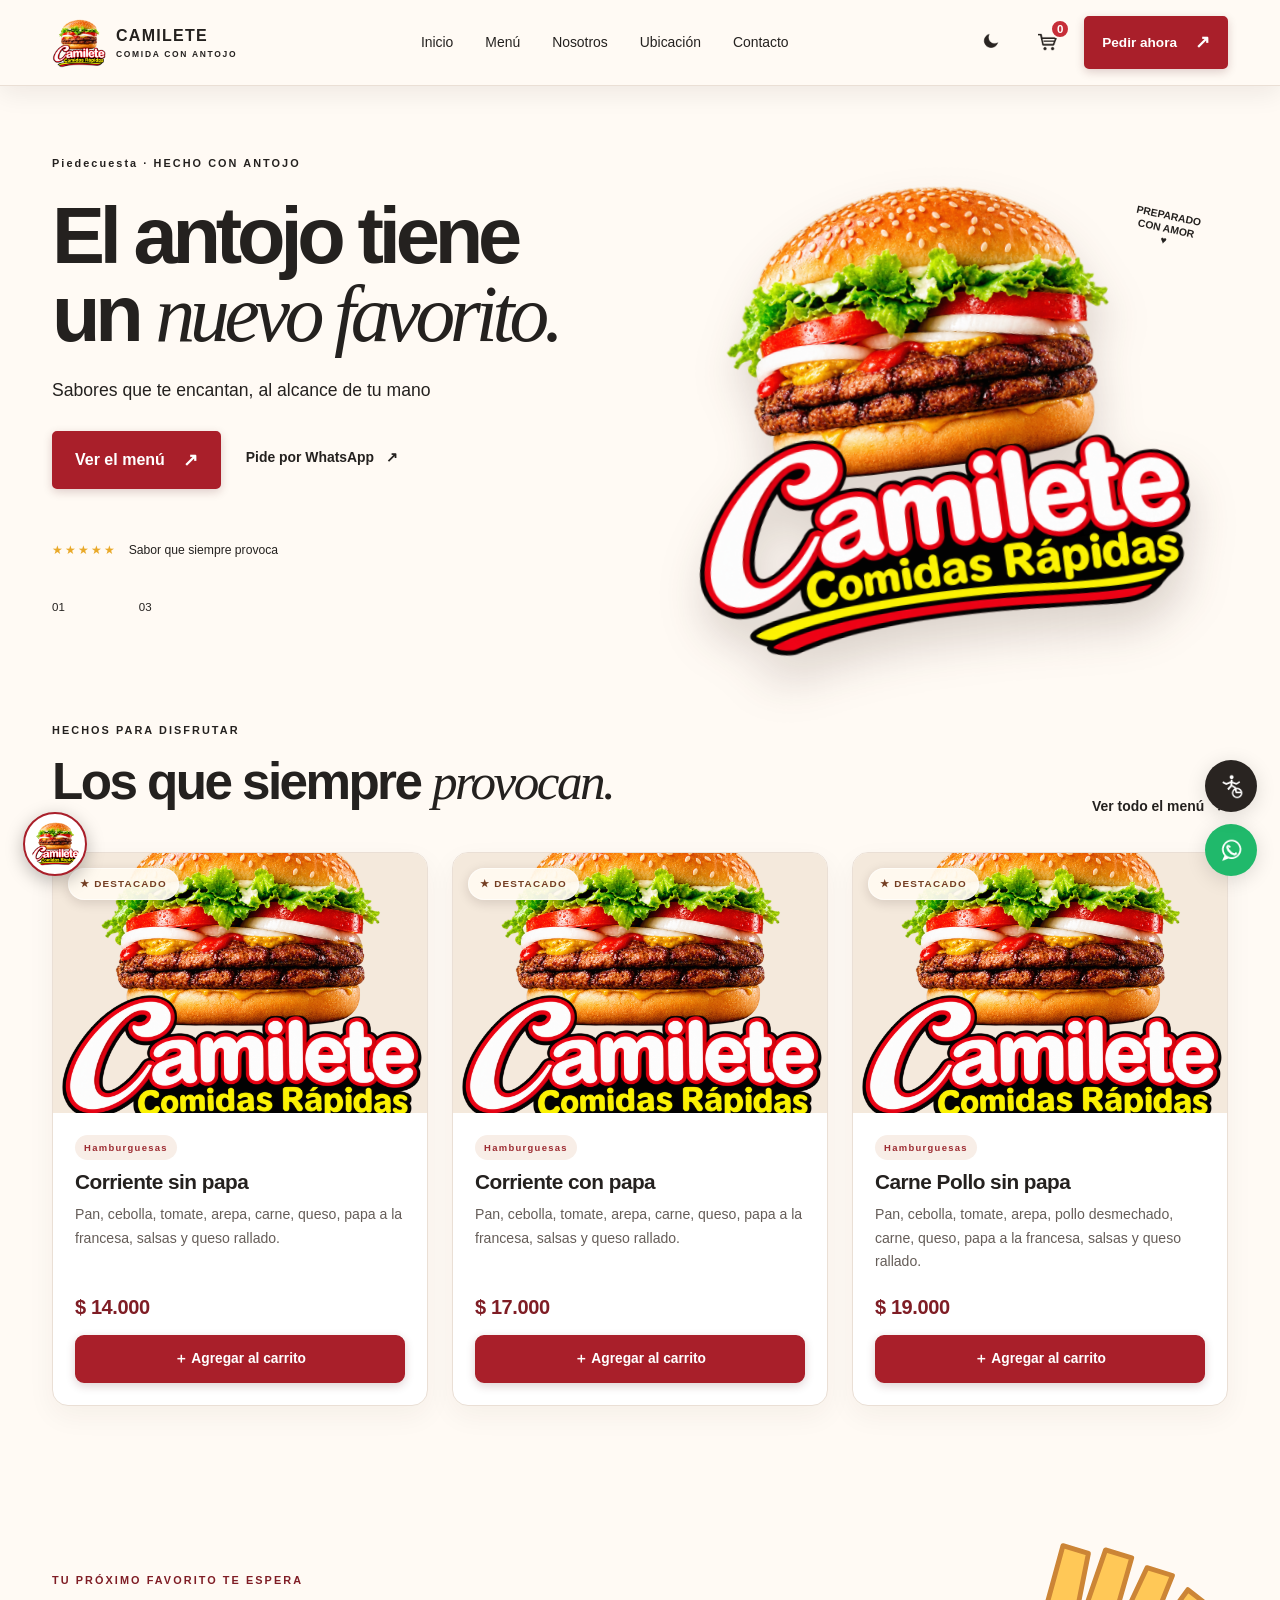
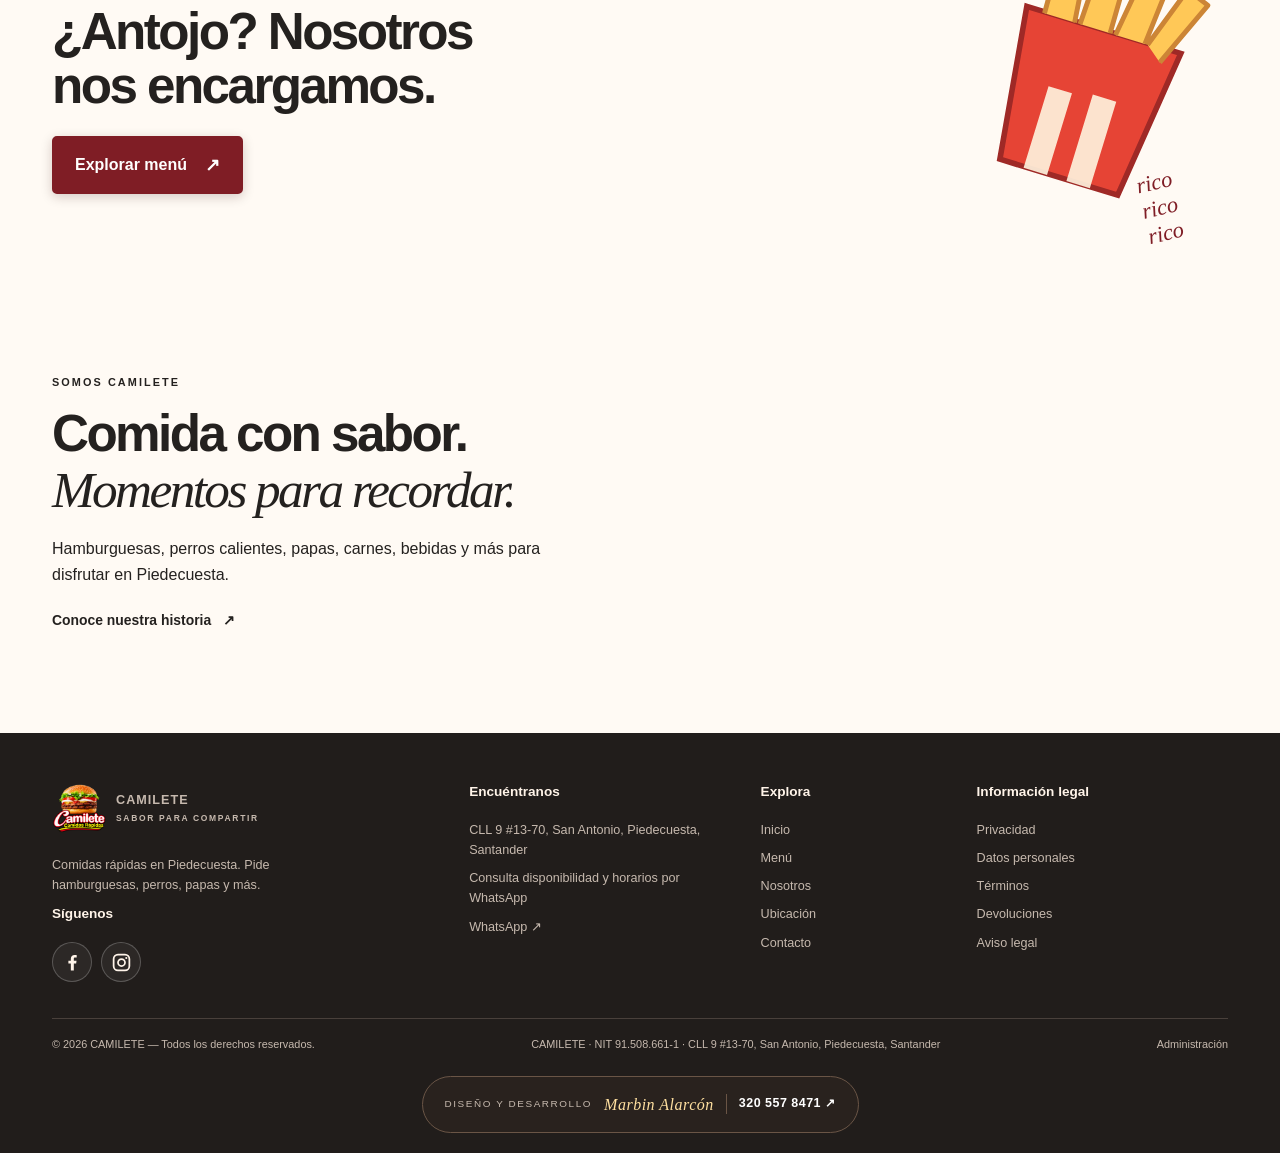
==== commit 9123d663: "redes sociales" ====
--- a/index.html
+++ b/index.html
@@ -14,11 +14,11 @@
     />
     <title>CAMILETE | Comida rápida en Piedecuesta</title>
     <link rel="icon" href="assets/icons/favicon.svg" type="image/svg+xml" />
-    <link rel="stylesheet" href="css/styles.css?v=9" />
+    <link rel="stylesheet" href="css/styles.css?v=10" />
     <link rel="stylesheet" href="css/temas.css?v=21" />
     <link rel="stylesheet" href="css/responsive.css?v=11" />
-    <script defer src="js/data.js?v=9"></script>
-    <script defer src="js/main.js?v=13"></script>
+    <script defer src="js/data.js?v=10"></script>
+    <script defer src="js/main.js?v=14"></script>
     <script defer src="js/seo.js?v=9"></script>
   </head>
   <body>
--- a/css/styles.css
+++ b/css/styles.css
@@ -476,6 +476,52 @@
   max-width: 230px;
   margin-top: 12px;
 }
+.social-heading {
+  margin: 12px 0 2px;
+  color: #fff4e9;
+  font-size: 0.79rem;
+}
+.social-links {
+  display: flex;
+  flex-wrap: wrap;
+  gap: 9px;
+}
+.social-links a {
+  display: grid;
+  width: 40px;
+  height: 40px;
+  place-items: center;
+  border: 1px solid #ffffff38;
+  border-radius: 50%;
+  background: #ffffff0d;
+  color: #fff4e9;
+  transition:
+    background 0.2s,
+    color 0.2s,
+    transform 0.2s;
+}
+.social-links a:hover {
+  transform: translateY(-2px);
+  background: #ffffff1f;
+  color: #fff;
+}
+.social-links svg {
+  display: block;
+  width: 21px;
+  height: 21px;
+}
+html[data-theme="oscuro"] .social-heading {
+  color: #edf000;
+}
+html[data-theme="oscuro"] .social-links a {
+  border-color: #edf00055;
+  background: #edf00012;
+  color: #edf000;
+}
+html[data-theme="oscuro"] .social-links a:hover {
+  background: #edf00024;
+  color: #fff;
+}
 .footer-brand small {
   color: #c6b9ae;
 }
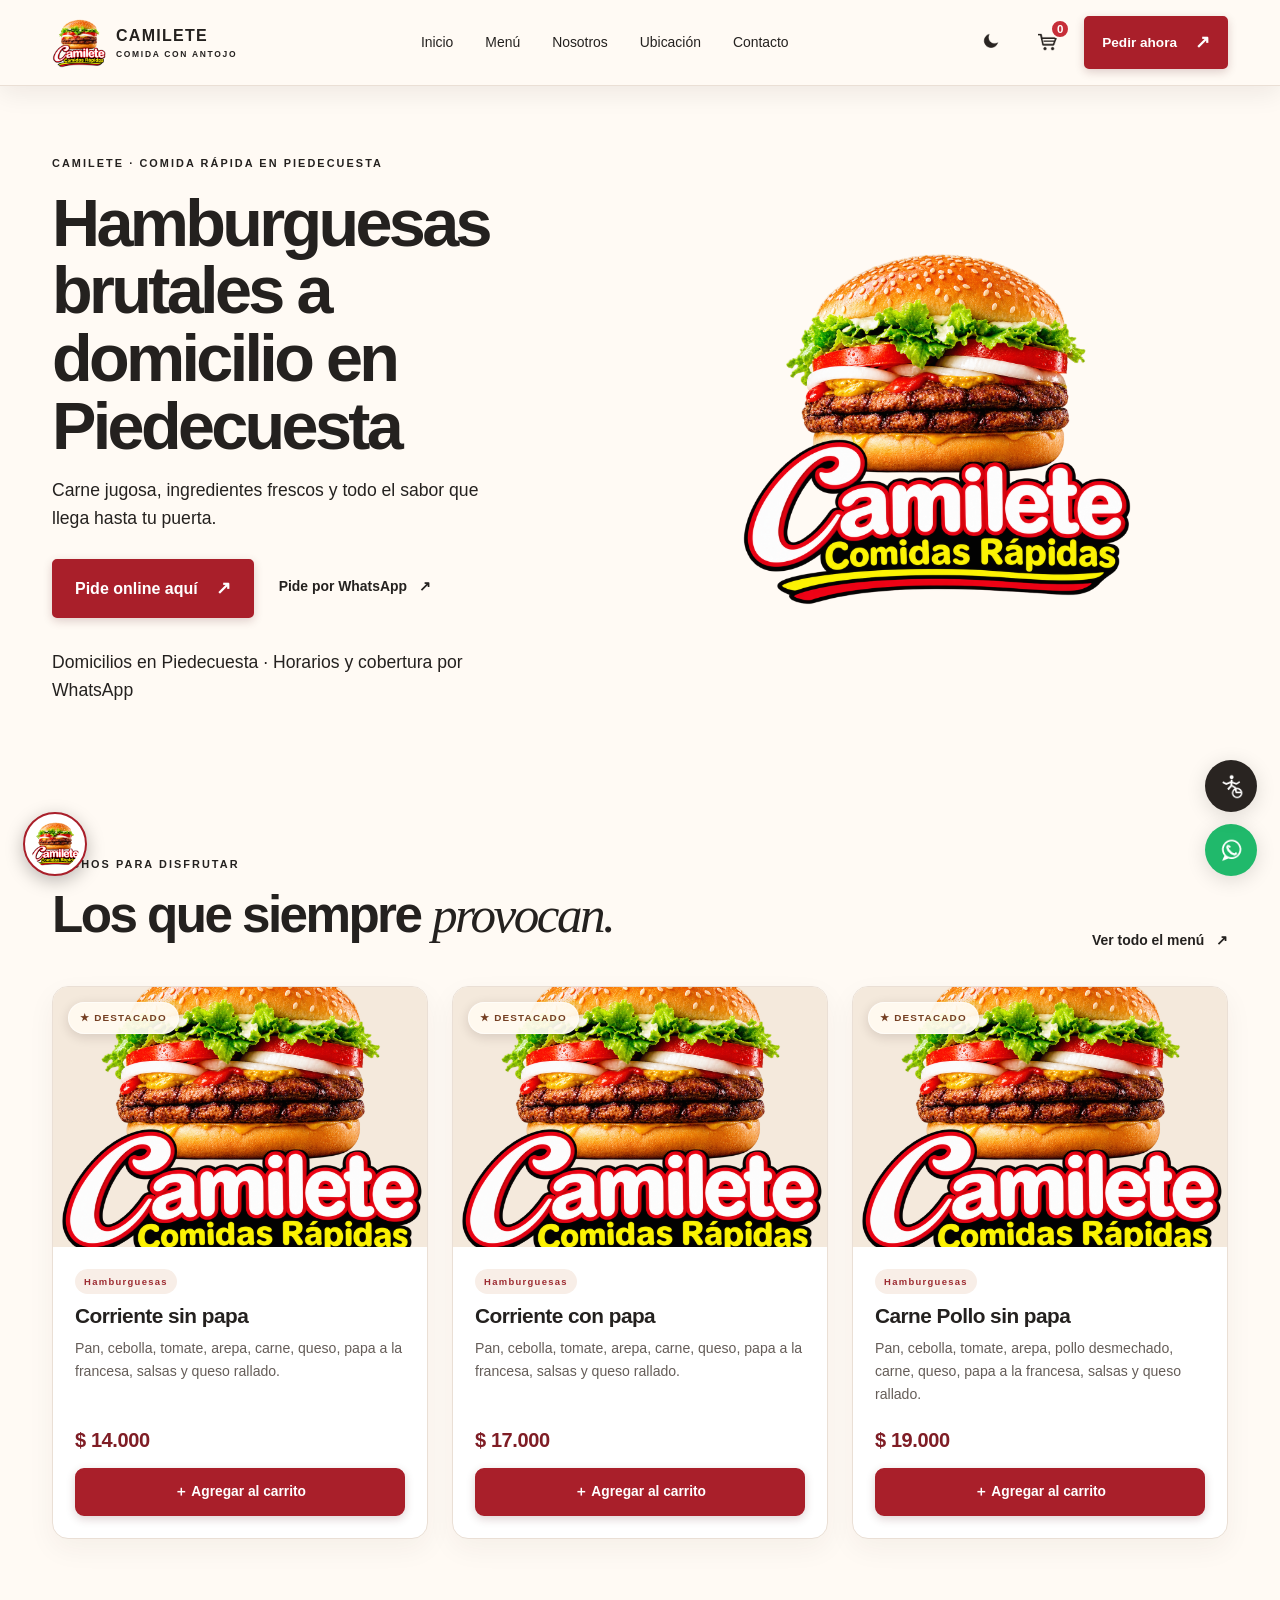
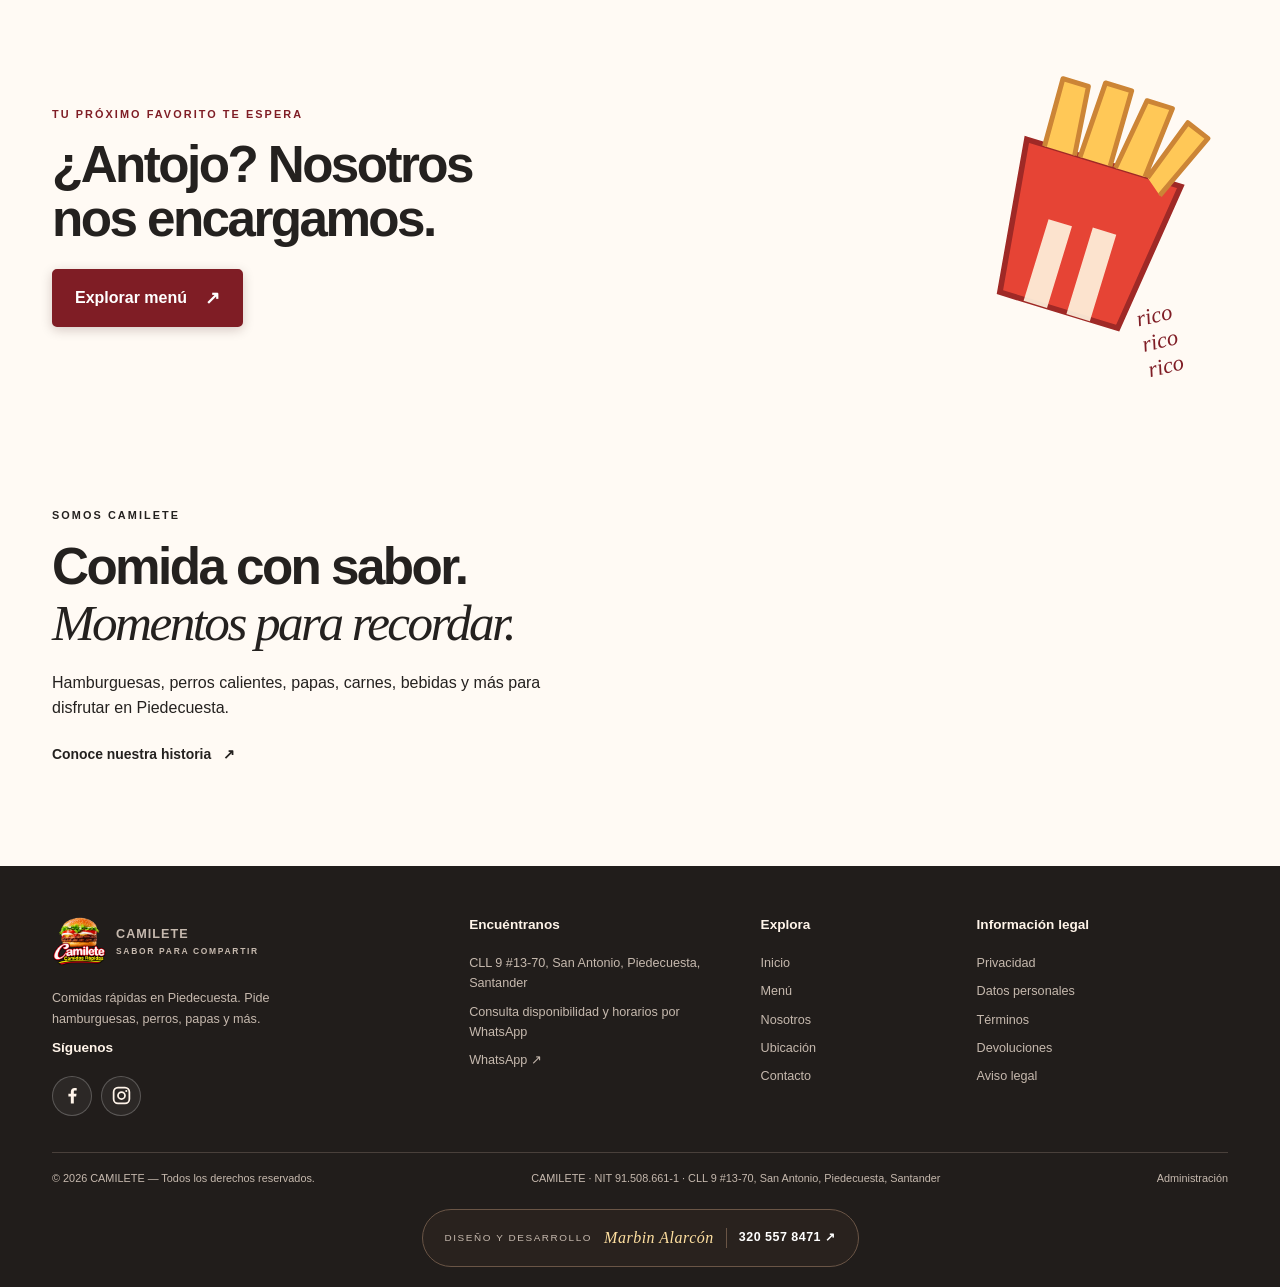
==== commit 8e251d73: "ajuste hero" ====
--- a/index.html
+++ b/index.html
@@ -12,17 +12,51 @@
       name="description"
       content="Comida rápida deliciosa en Piedecuesta. Conoce el menú y haz tu pedido por WhatsApp."
     />
-    <title>CAMILETE | Comida rápida en Piedecuesta</title>
+    <title>CAMILETE | Hamburguesas, perros y comidas rápidas en Piedecuesta</title>
     <link rel="icon" href="assets/icons/favicon.svg" type="image/svg+xml" />
-    <link rel="stylesheet" href="css/styles.css?v=10" />
-    <link rel="stylesheet" href="css/temas.css?v=21" />
-    <link rel="stylesheet" href="css/responsive.css?v=11" />
+    <link rel="stylesheet" href="css/styles.css?v=11" />
+    <link rel="stylesheet" href="css/temas.css?v=22" />
+    <link rel="stylesheet" href="css/responsive.css?v=12" />
     <script defer src="js/data.js?v=10"></script>
-    <script defer src="js/main.js?v=14"></script>
+    <script defer src="js/main.js?v=15"></script>
     <script defer src="js/seo.js?v=9"></script>
   </head>
   <body>
-    <div id="app"></div>
+    <div id="app">
+      <main id="contenido">
+        <section class="hero" aria-labelledby="hero-title">
+          <div class="hero-copy">
+            <span class="eyebrow hero-eyebrow">CAMILETE · COMIDA RÁPIDA EN PIEDECUESTA</span>
+            <!-- Cambia Piedecuesta por la ciudad objetivo al adaptar el SEO local. -->
+            <h1 id="hero-title">Hamburguesas brutales a domicilio en <span class="hero-city">Piedecuesta</span></h1>
+            <p>Carne jugosa, ingredientes frescos y todo el sabor que llega hasta tu puerta.</p>
+            <div class="hero-actions">
+              <a class="button" href="menu.html">Pide online aquí <span aria-hidden="true">↗</span></a>
+              <a class="text-link" href="https://wa.me/573138700644?text=Hola%20CAMILETE%2C%20quiero%20hacer%20un%20pedido." target="_blank" rel="noopener noreferrer">Pide por WhatsApp <span aria-hidden="true">↗</span></a>
+            </div>
+            <p class="hero-note">Domicilios en Piedecuesta · Horarios y cobertura por WhatsApp</p>
+          </div>
+          <div class="hero-art">
+            <picture>
+              <source
+                media="(max-width: 899px)"
+                srcset="assets/images/logo-cami.png"
+                width="540"
+                height="620"
+              />
+              <img
+                src="assets/images/logo-cami.png"
+                alt="Hamburguesa preparada con ingredientes frescos en CAMILETE"
+                width="640"
+                height="440"
+                fetchpriority="high"
+              />
+            </picture>
+          </div>
+        </section>
+      </main>
+    </div>
     <script defer src="js/pwa.js?v=2"></script>
 </body>
+
 </html>
--- a/css/styles.css
+++ b/css/styles.css
@@ -184,18 +184,17 @@
   display: none;
 }
 .hero {
-  min-height: 550px;
   max-width: 1240px;
   margin: auto;
-  padding: 55px 32px 58px;
-  display: grid;
-  grid-template-columns: 1fr 1.05fr;
+  padding: 36px 21px;
+  display: grid;
+  grid-template-columns: 1fr;
+  gap: 12px;
   position: relative;
   align-items: center;
 }
 .hero-copy {
-  padding: 8px 0 18px;
-  z-index: 1;
+  padding: 8px 0;
 }
 .eyebrow {
   font-size: 0.68rem;
@@ -216,6 +215,13 @@
   line-height: 0.99;
   letter-spacing: -0.065em;
   margin: 22px 0;
+}
+.hero h1 {
+  max-width: 12ch;
+  font-size: clamp(2.65rem, 11vw, 3.65rem);
+  line-height: 1.02;
+  letter-spacing: -0.055em;
+  margin: 15px 0;
 }
 .hero h1 em,
 .section h2 em,
@@ -228,15 +234,16 @@
   color: var(--primario);
 }
 .hero-copy > p {
-  font-size: 1.1rem;
-  color: var(--textoSecundario);
-  max-width: 380px;
+  font-size: 1rem;
+  color: var(--textoSecundario);
+  max-width: 440px;
 }
 .hero-actions {
   display: flex;
-  align-items: center;
-  gap: 25px;
-  margin-top: 27px;
+  align-items: flex-start;
+  flex-direction: column;
+  gap: 17px;
+  margin-top: 21px;
 }
 .text-link {
   font-weight: 700;
@@ -249,83 +256,50 @@
   margin-left: 8px;
 }
 .hero-note {
-  display: flex;
-  align-items: center;
-  gap: 12px;
-  margin-top: 52px;
+  margin: 18px 0 0;
   color: var(--textoSecundario);
   font-size: 0.76rem;
 }
-.stars {
-  color: #e9a929;
-  letter-spacing: 0.16em;
-}
 .hero-art {
-  height: 420px;
-  position: relative;
-  display: grid;
-  place-items: center;
-}
-.hero-art > img {
-  position: relative;
-  width: 86%;
-  z-index: 1;
-  filter: drop-shadow(0 25px 22px #3d20152e);
-  transform: rotate(-7deg);
-}
-.sun-shape {
-  position: absolute;
-  width: min(400px, 80%);
-  aspect-ratio: 1;
-  border-radius: 50%;
-  background: var(--secundario);
-  right: 7%;
-  top: 3%;
-  opacity: 0.9;
-}
-.art-sticker {
-  position: absolute;
-  z-index: 2;
-  right: 2%;
-  top: 7%;
-  border: 1px solid var(--texto);
-  border-radius: 50%;
-  width: 100px;
-  height: 100px;
-  display: grid;
-  place-content: center;
-  text-align: center;
-  font-weight: 900;
-  font-size: 0.65rem;
-  line-height: 1.2;
-  transform: rotate(12deg);
-  background: var(--fondo);
-}
-.art-sticker span {
-  color: var(--primario);
-}
-.art-caption {
-  position: absolute;
-  bottom: 8px;
-  right: 9%;
-  font: 900 1.6rem/1 Georgia;
-  color: var(--primario);
-  transform: rotate(-7deg);
-}
-.hero-index {
-  position: absolute;
-  bottom: 20px;
-  left: 32px;
-  font-size: 0.72rem;
-  color: var(--textoSecundario);
-  display: flex;
-  align-items: center;
-  gap: 12px;
-}
-.hero-index i {
-  width: 50px;
-  height: 1px;
-  background: var(--primario);
+  width: 100%;
+  aspect-ratio: 540 / 620;
+}
+.hero-art picture {
+  display: block;
+  width: 100%;
+  height: 100%;
+}
+.hero-art img {
+  display: block;
+  width: 100%;
+  height: 100%;
+  object-fit: contain;
+}
+@media (min-width: 900px) {
+  .hero {
+    min-height: 550px;
+    padding: 55px 32px 58px;
+    grid-template-columns: 1fr 1.05fr;
+    gap: 32px;
+  }
+  .hero h1 {
+    font-size: clamp(2.75rem, 5.2vw, 4.8rem);
+  }
+  .hero-copy > p {
+    font-size: 1.1rem;
+  }
+  .hero-actions {
+    align-items: center;
+    flex-direction: row;
+    gap: 25px;
+    margin-top: 27px;
+  }
+  .hero-note {
+    margin-top: 30px;
+  }
+  .hero-art {
+    aspect-ratio: 640 / 440;
+  }
 }
 .section {
   max-width: 1240px;
--- a/css/temas.css
+++ b/css/temas.css
@@ -25,12 +25,6 @@
 html[data-theme="oscuro"] .site-header {
   border-top: 4px solid transparent;
   border-image: linear-gradient(90deg, #edf000 0 70%, #ed3d32 70% 100%) 1;
-}
-html[data-theme="oscuro"] .sun-shape {
-  background: var(--secundario);
-}
-html[data-theme="oscuro"] .art-sticker {
-  border-color: var(--secundario);
 }
 .cart-float {
   position: fixed;
--- a/css/responsive.css
+++ b/css/responsive.css
@@ -8,13 +8,6 @@
   .header-cta {
     display: none;
   }
-  .hero {
-    min-height: 500px;
-    grid-template-columns: 1fr 1fr;
-  }
-  .hero-art {
-    height: 350px;
-  }
   .product-grid {
     grid-template-columns: repeat(2, 1fr);
   }
@@ -24,9 +17,6 @@
   .story,
   .location-layout {
     gap: 30px;
-  }
-  .sun-shape {
-    width: 90%;
   }
 }
 @media (max-width: 650px) {
@@ -101,37 +91,6 @@
     flex-basis: 40px;
     gap: 3px;
   }
-  .hero {
-    padding: 45px 21px 70px;
-    grid-template-columns: 1fr;
-    min-height: auto;
-  }
-  .hero h1 {
-    font-size: 3.65rem;
-  }
-  .hero-art {
-    height: 300px;
-    grid-row: 1;
-    margin-bottom: 4px;
-  }
-  .hero-art > img {
-    width: 78%;
-  }
-  .sun-shape {
-    width: 65%;
-    right: 18%;
-  }
-  .art-sticker {
-    width: 78px;
-    height: 78px;
-    font-size: 0.55rem;
-  }
-  .hero-note {
-    margin-top: 31px;
-  }
-  .hero-index {
-    left: 21px;
-  }
   .section {
     padding: 58px 20px;
   }
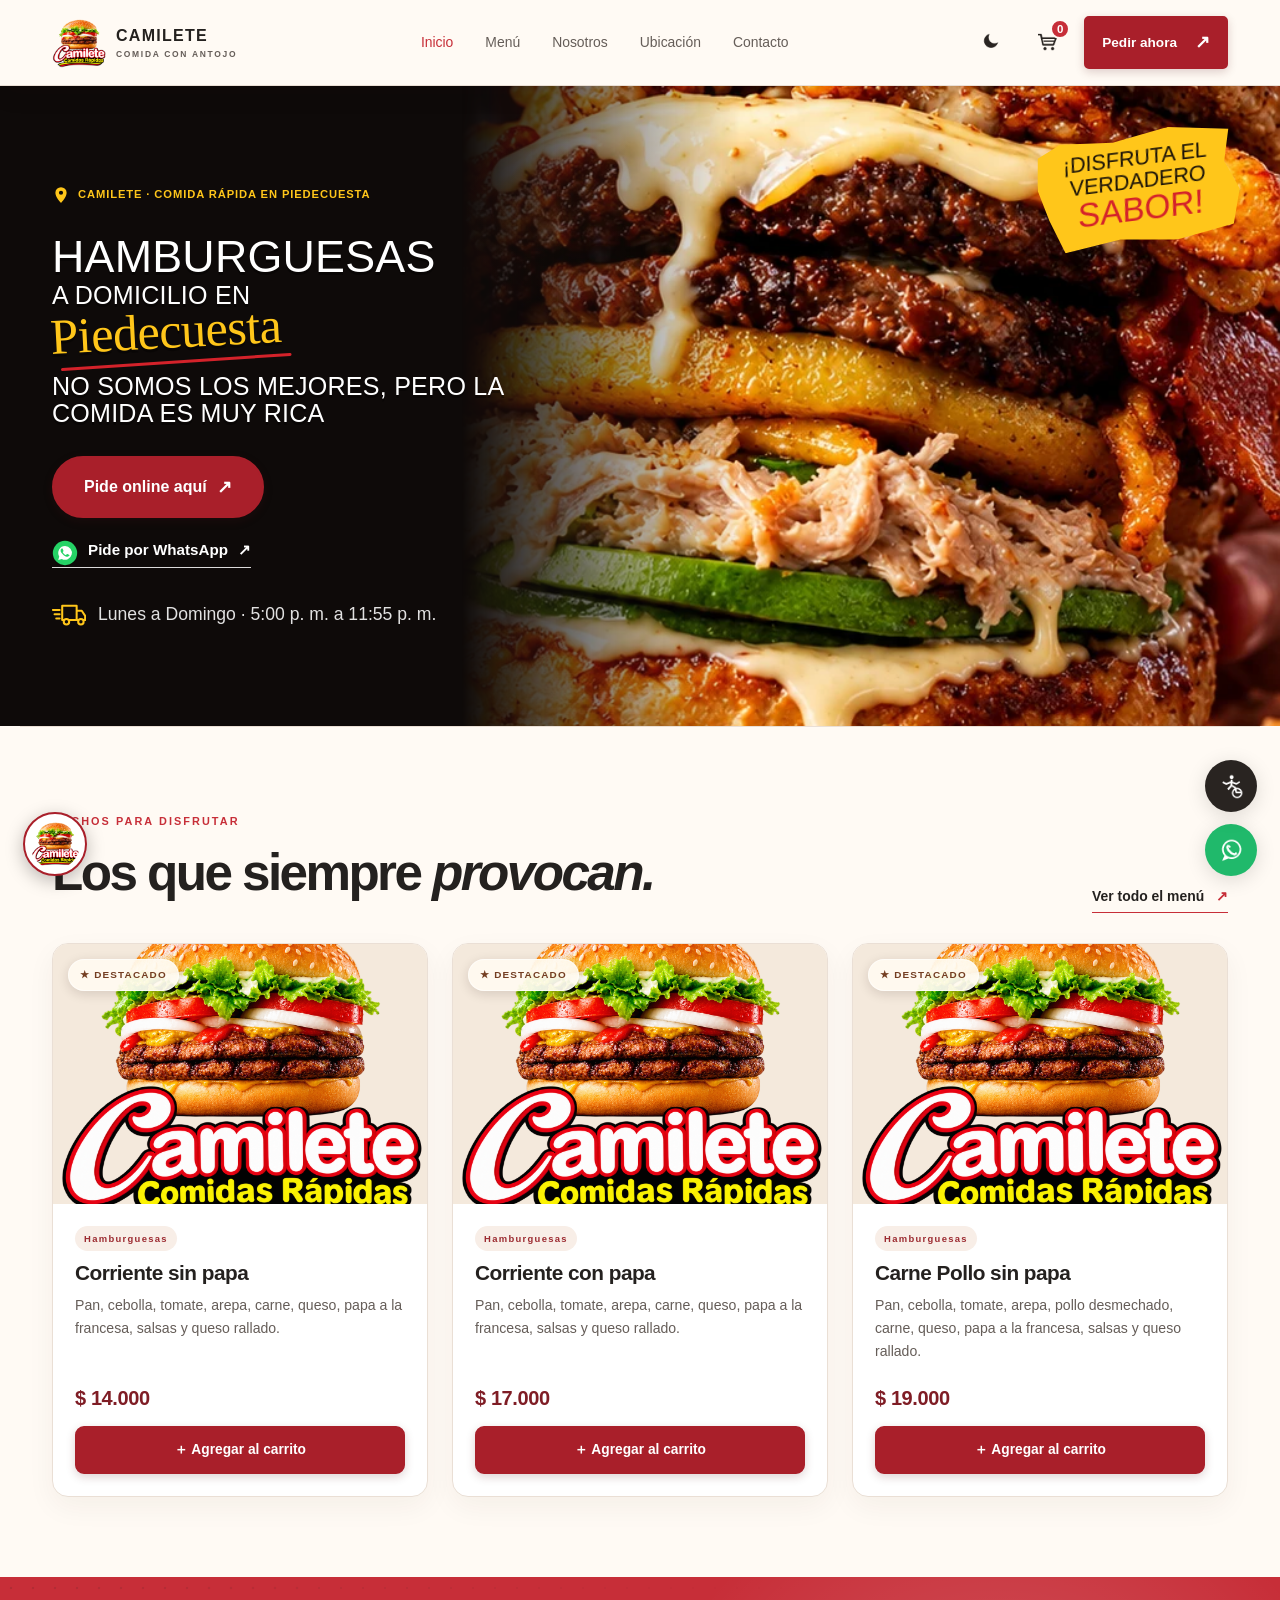
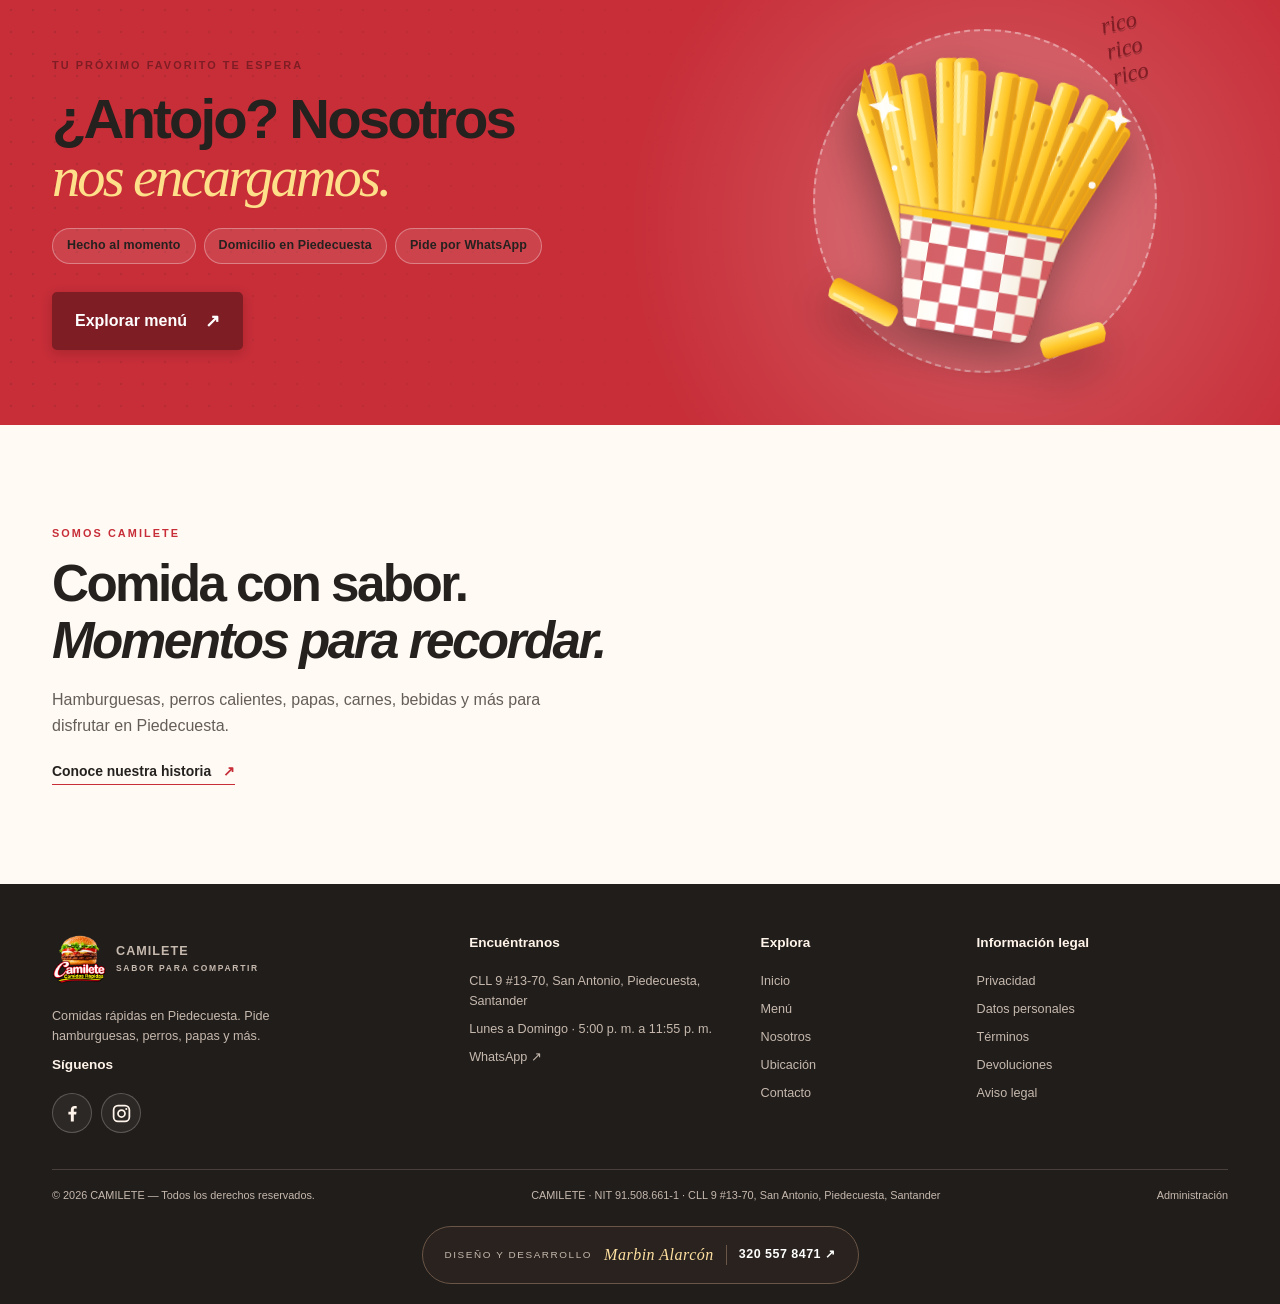
==== commit b971b148: "ajuste produccion" ====
--- a/index.html
+++ b/index.html
@@ -14,7 +14,7 @@
     />
     <title>CAMILETE | Hamburguesas, perros y comidas rápidas en Piedecuesta</title>
     <link rel="icon" href="assets/icons/favicon.svg" type="image/svg+xml" />
-    <link rel="stylesheet" href="css/styles.css?v=11" />
+    <link rel="stylesheet" href="css/styles.css?v=12" />
     <link rel="stylesheet" href="css/temas.css?v=22" />
     <link rel="stylesheet" href="css/responsive.css?v=12" />
     <script defer src="js/data.js?v=10"></script>
@@ -23,35 +23,61 @@
   </head>
   <body>
     <div id="app">
-      <main id="contenido">
+       <main id="contenido">
         <section class="hero" aria-labelledby="hero-title">
           <div class="hero-copy">
-            <span class="eyebrow hero-eyebrow">CAMILETE · COMIDA RÁPIDA EN PIEDECUESTA</span>
+            <span class="eyebrow hero-eyebrow"
+              >CAMILETE · COMIDA RÁPIDA EN PIEDECUESTA</span
+            >
             <!-- Cambia Piedecuesta por la ciudad objetivo al adaptar el SEO local. -->
-            <h1 id="hero-title">Hamburguesas brutales a domicilio en <span class="hero-city">Piedecuesta</span></h1>
-            <p>Carne jugosa, ingredientes frescos y todo el sabor que llega hasta tu puerta.</p>
+            <h1 id="hero-title">
+              <span class="hero-title-main">Hamburguesas</span>
+              <span class="hero-title-sub">a domicilio en</span>
+              <span class="hero-city">Piedecuesta</span>
+              <span class="hero-title-sub">No somos los mejores, pero la comida es muy rica</span>
+            </h1>
+            <!--<p>
+              Carne jugosa, ingredientes frescos y todo el sabor que llega hasta
+              tu puerta.
+            </p>-->
             <div class="hero-actions">
-              <a class="button" href="menu.html">Pide online aquí <span aria-hidden="true">↗</span></a>
-              <a class="text-link" href="https://wa.me/573138700644?text=Hola%20CAMILETE%2C%20quiero%20hacer%20un%20pedido." target="_blank" rel="noopener noreferrer">Pide por WhatsApp <span aria-hidden="true">↗</span></a>
+              <a class="button" href="menu.html"
+                >Pide online aquí <span aria-hidden="true">↗</span></a
+              >
+              <a
+                class="text-link"
+                href="https://wa.me/573138700644?text=Hola%20CAMILETE%2C%20quiero%20hacer%20un%20pedido."
+                target="_blank"
+                rel="noopener noreferrer"
+                >Pide por WhatsApp <span aria-hidden="true">↗</span></a
+              >
             </div>
-            <p class="hero-note">Domicilios en Piedecuesta · Horarios y cobertura por WhatsApp</p>
+            <p class="hero-note">
+              Lunes a Domingo · 5:00 p. m. a 11:55 p. m.
+            </p>
           </div>
           <div class="hero-art">
             <picture>
               <source
                 media="(max-width: 899px)"
-                srcset="assets/images/logo-cami.png"
-                width="540"
-                height="620"
+                srcset="assets/images/camilete-hero.webp"
+                width="658"
+                height="964"
               />
               <img
-                src="assets/images/logo-cami.png"
+                src="assets/images/camilete-hero.webp"
                 alt="Hamburguesa preparada con ingredientes frescos en CAMILETE"
-                width="640"
-                height="440"
+                width="658"
+                height="964"
                 fetchpriority="high"
               />
             </picture>
+            <!-- Sticker (clase nueva) -->
+            <div class="hero-badge" aria-hidden="true">
+              <span>¡Disfruta el</span>
+              <span>verdadero</span>
+              <strong>sabor!</strong>
+            </div>
           </div>
         </section>
       </main>
--- a/css/styles.css
+++ b/css/styles.css
@@ -183,67 +183,187 @@
 .menu-toggle {
   display: none;
 }
+
+/* =========================================================
+   HERO CAMILETE
+   Reemplaza tus reglas de .hero por estas (mismos nombres de clase).
+   Clases nuevas: .hero-title-main, .hero-title-accent,
+   .hero-title-sub, .hero-badge
+   ========================================================= */
+
 .hero {
-  max-width: 1240px;
-  margin: auto;
-  padding: 36px 21px;
+  --hero-bg: #0e0a09;
+  --hero-amarillo: #ffc61a;
+  --hero-rojo: #d4222a;
+
+  position: relative;
+  isolation: isolate;
+  overflow: hidden;
   display: grid;
-  grid-template-columns: 1fr;
-  gap: 12px;
+  grid-template-columns: minmax(0, 1fr);
+  gap: 0;
+  align-items: center;
+  max-width: none; /* fondo a todo el ancho */
+  margin: 0;
+  padding: 36px 21px 0;
+  color: #fff;
+  background:
+    radial-gradient(
+      ellipse 70% 50% at 85% 20%,
+      rgb(255 110 20 / 22%),
+      transparent 70%
+    ),
+    var(--hero-bg);
+}
+
+/* ---------- Texto ---------- */
+.hero-copy {
   position: relative;
-  align-items: center;
-}
-.hero-copy {
+  z-index: 2;
   padding: 8px 0;
-}
+  max-width: 560px;
+}
+
 .eyebrow {
   font-size: 0.68rem;
   font-weight: 800;
   letter-spacing: 0.19em;
   color: var(--primario);
 }
+.hero .eyebrow {
+  display: inline-flex;
+  align-items: center;
+  gap: 8px;
+  color: var(--hero-amarillo);
+  font-size: 0.7rem;
+  letter-spacing: 0.08em;
+}
+.hero .eyebrow::before {
+  content: "";
+  flex: none;
+  width: 18px;
+  height: 22px;
+  background: no-repeat center / contain
+    url("data:image/svg+xml,%3Csvg xmlns='http://www.w3.org/2000/svg' viewBox='0 0 24 24' fill='%23ffc61a'%3E%3Cpath d='M12 1.5a7.5 7.5 0 0 0-7.5 7.5c0 5.4 6.2 12.2 6.9 12.9a.8.8 0 0 0 1.2 0c.7-.7 6.9-7.5 6.9-12.9A7.5 7.5 0 0 0 12 1.5Zm0 10.3a2.8 2.8 0 1 1 0-5.6 2.8 2.8 0 0 1 0 5.6Z'/%3E%3C/svg%3E");
+}
+
 h1,
 h2,
 h3,
 p {
   margin-top: 0;
 }
-.hero h1,
-.page-intro h1,
-.error-page h1 {
-  font-size: clamp(3.2rem, 6.2vw, 5.8rem);
-  line-height: 0.99;
-  letter-spacing: -0.065em;
-  margin: 22px 0;
-}
+
 .hero h1 {
-  max-width: 12ch;
-  font-size: clamp(2.65rem, 11vw, 3.65rem);
-  line-height: 1.02;
-  letter-spacing: -0.055em;
-  margin: 15px 0;
-}
-.hero h1 em,
-.section h2 em,
-.page-intro h1 em,
-.about-strip h2 em,
-.error-page h1 em,
-.story h2 em {
-  font-family: Georgia, serif;
+  max-width: none;
+  margin: 18px 0 16px;
+  font-family: "Anton", Impact, "Arial Narrow Bold", sans-serif;
   font-weight: 400;
-  color: var(--primario);
-}
+  font-size: clamp(2.1rem, 10.5vw, 3.5rem);
+  overflow-wrap: anywhere;
+  line-height: 0.98;
+  letter-spacing: 0.005em;
+  text-transform: uppercase;
+  color: #fff;
+  text-shadow: 0 3px 0 rgb(0 0 0 / 35%);
+}
+.hero h1 span {
+  display: block;
+}
+.hero-title-main {
+  color: #fff;
+}
+.hero-title-accent {
+  position: relative;
+  width: fit-content;
+  font-size: 1.1em;
+  color: var(--hero-amarillo);
+  transform: skewX(-7deg);
+  transform-origin: left bottom;
+  padding-bottom: 0.1em;
+}
+/* trazo amarillo bajo "brutales" */
+.hero-title-accent::after {
+  content: "";
+  position: absolute;
+  left: 0;
+  right: -6%;
+  bottom: 0;
+  height: 0.07em;
+  min-height: 3px;
+  border-radius: 3px;
+  background: var(--hero-amarillo);
+  transform: rotate(-1.2deg);
+}
+.hero-title-sub {
+  margin-top: 0.12em;
+  font-size: 0.56em;
+  line-height: 1.1;
+}
+.hero-city {
+  position: relative;
+  width: fit-content;
+  margin-top: 0.02em;
+  padding-bottom: 0.12em;
+  font-family: "Kaushan Script", "Brush Script MT", cursive;
+  font-size: 1.12em;
+  line-height: 1.05;
+  text-transform: none;
+  letter-spacing: -0.01em;
+  color: var(--hero-amarillo);
+  transform: rotate(-3deg);
+  transform-origin: left bottom;
+}
+/* trazo rojo bajo "Piedecuesta" */
+.hero-city::after {
+  content: "";
+  position: absolute;
+  left: 4%;
+  right: -4%;
+  bottom: 0;
+  height: 0.06em;
+  min-height: 3px;
+  border-radius: 3px;
+  background: var(--hero-rojo);
+  transform: rotate(-0.8deg);
+}
+
 .hero-copy > p {
   font-size: 1rem;
-  color: var(--textoSecundario);
-  max-width: 440px;
-}
+  line-height: 1.45;
+  color: rgb(255 255 255 / 88%);
+  max-width: 400px;
+}
+
+/* ---------- Acciones ---------- */
 .hero-actions {
   display: flex;
   align-items: flex-start;
   flex-direction: column;
   gap: 17px;
   margin-top: 21px;
+}
+.hero .button {
+  display: inline-flex;
+  align-items: center;
+  gap: 10px;
+  padding: 15px 30px;
+  border: 0;
+  border-radius: 999px;
+  background: var(--hero-amarillo);
+  color: #1a1209;
+  font-size: 1rem;
+  font-weight: 800;
+  box-shadow: 0 8px 22px rgb(255 198 26 / 28%);
+  transition:
+    transform 0.2s ease,
+    box-shadow 0.2s ease,
+    background-color 0.2s ease;
+}
+.hero .button:hover {
+  background: #ffd23f;
+  transform: translateY(-2px);
+  box-shadow: 0 12px 28px rgb(255 198 26 / 38%);
 }
 .text-link {
   font-weight: 700;
@@ -255,14 +375,57 @@
   color: var(--primario);
   margin-left: 8px;
 }
+.hero .text-link {
+  display: inline-flex;
+  align-items: center;
+  gap: 10px;
+  color: #fff;
+  font-size: 0.95rem;
+  border-bottom: 1px solid rgb(255 255 255 / 85%);
+}
+.hero .text-link::before {
+  content: "";
+  flex: none;
+  width: 26px;
+  height: 26px;
+  margin-bottom: -5px;
+  background: no-repeat center / contain
+    url("data:image/svg+xml,%3Csvg xmlns='http://www.w3.org/2000/svg' viewBox='0 0 32 32'%3E%3Ccircle cx='16' cy='16' r='15' fill='%2325d366'/%3E%3Cpath fill='%23fff' d='M16.1 7.5a8.4 8.4 0 0 0-7.2 12.7L7.7 24.5l4.4-1.2a8.4 8.4 0 1 0 4-15.8Zm4.9 11.9c-.2.6-1.2 1.1-1.7 1.2-.4.1-1 .1-1.6-.1-.4-.1-.9-.3-1.5-.6-2.7-1.2-4.4-3.9-4.5-4.1-.1-.2-1.1-1.4-1.1-2.7s.7-1.9.9-2.2c.2-.2.5-.3.7-.3h.5c.2 0 .4 0 .6.5l.8 2c.1.2.1.4 0 .6l-.3.5-.4.4c-.1.1-.3.3-.1.6.2.3.7 1.2 1.5 1.9 1 .9 1.9 1.2 2.2 1.3.3.1.4.1.6-.1l.8-1c.2-.3.4-.2.6-.1l1.9.9c.3.1.5.2.5.4.1.1.1.6-.1 1.2Z'/%3E%3C/svg%3E");
+}
+.hero .text-link span {
+  color: #fff;
+  margin-left: 0;
+}
+
 .hero-note {
-  margin: 18px 0 0;
-  color: var(--textoSecundario);
+  display: flex;
+  align-items: center;
+  gap: 12px;
+  max-width: 330px;
+  margin: 22px 0 0;
+  color: rgb(255 255 255 / 80%);
   font-size: 0.76rem;
-}
+  line-height: 1.35;
+}
+.hero-note::before {
+  content: "";
+  flex: none;
+  width: 34px;
+  height: 26px;
+  background: no-repeat center / contain
+    url("data:image/svg+xml,%3Csvg xmlns='http://www.w3.org/2000/svg' viewBox='0 0 40 30' fill='none' stroke='%23ffc61a' stroke-width='2.4' stroke-linecap='round' stroke-linejoin='round'%3E%3Cpath d='M12 4h17v17H12zM29 10h6l4 6v5h-10z'/%3E%3Ccircle cx='17' cy='23' r='3.2' fill='%230e0a09'/%3E%3Ccircle cx='34' cy='23' r='3.2' fill='%230e0a09'/%3E%3Cpath d='M1 9h8M3 14h6M5 19h4'/%3E%3C/svg%3E");
+}
+
+/* ---------- Imagen (móvil: debajo del texto, difuminada hacia arriba) ---------- */
 .hero-art {
-  width: 100%;
-  aspect-ratio: 540 / 620;
+  position: relative;
+  z-index: 1;
+  width: auto;
+  aspect-ratio: 658 / 780;
+  margin: -24px -21px 0;
+  overflow: hidden;
+  -webkit-mask-image: linear-gradient(to bottom, transparent 0, #000 22%);
+  mask-image: linear-gradient(to bottom, transparent 0, #000 22%);
 }
 .hero-art picture {
   display: block;
@@ -273,34 +436,139 @@
   display: block;
   width: 100%;
   height: 100%;
-  object-fit: contain;
-}
+  object-fit: cover;
+  object-position: 50% 35%;
+}
+
+/* ---------- Sticker "¡Disfruta el verdadero sabor!" ---------- */
+.hero-badge {
+  position: absolute;
+  z-index: 3;
+  top: 14%;
+  right: 5%;
+  display: flex;
+  flex-direction: column;
+  align-items: center;
+  padding: 12px 20px 14px;
+  font-family: "Anton", Impact, sans-serif;
+  font-size: clamp(0.72rem, 3.6vw, 0.95rem);
+  line-height: 1.05;
+  text-transform: uppercase;
+  text-align: center;
+  color: #1a1209;
+  background: var(--hero-amarillo);
+  clip-path: polygon(
+    2% 14%,
+    14% 4%,
+    40% 8%,
+    68% 0,
+    98% 8%,
+    94% 36%,
+    100% 62%,
+    95% 92%,
+    66% 100%,
+    38% 94%,
+    10% 100%,
+    4% 70%,
+    0 42%
+  );
+  transform: rotate(-7deg);
+  filter: drop-shadow(0 6px 10px rgb(0 0 0 / 45%));
+}
+.hero-badge span {
+  display: block;
+  transform: skewX(-6deg);
+}
+.hero-badge strong {
+  display: block;
+  font-weight: 400;
+  font-size: 1.55em;
+  line-height: 1;
+  color: var(--hero-rojo);
+  transform: skewX(-6deg);
+}
+
+/* =========================================================
+   ESCRITORIO
+   ========================================================= */
 @media (min-width: 900px) {
   .hero {
-    min-height: 550px;
-    padding: 55px 32px 58px;
-    grid-template-columns: 1fr 1.05fr;
-    gap: 32px;
+    grid-template-columns: minmax(0, 1fr);
+    min-height: 640px;
+    /* el texto se alinea con el contenedor de 1240px, el fondo ocupa todo */
+    padding: 64px max(32px, calc(50% - 588px)) 64px;
+  }
+  .hero-copy {
+    max-width: 540px;
+    padding: 8px 0;
   }
   .hero h1 {
-    font-size: clamp(2.75rem, 5.2vw, 4.8rem);
+    /*font-size: clamp(3.4rem, 6.4vw, 5.4rem);*/
+    margin: 22px 0 20px;
+        font-size: clamp(1.75rem, 5.2vw, 2.8rem);
+
   }
   .hero-copy > p {
     font-size: 1.1rem;
+    max-width: 420px;
   }
   .hero-actions {
-    align-items: center;
-    flex-direction: row;
-    gap: 25px;
-    margin-top: 27px;
+    align-items: flex-start;
+    flex-direction: column;
+    gap: 20px;
+    margin-top: 28px;
   }
   .hero-note {
-    margin-top: 30px;
+    margin-top: 34px;
   }
+
+  /* la imagen pasa a ser el fondo de la derecha */
   .hero-art {
-    aspect-ratio: 640 / 440;
+    position: absolute;
+    top: 0;
+    right: 0;
+    bottom: 0;
+    width: 64%;
+    aspect-ratio: auto;
+    margin: 0;
+    -webkit-mask-image: linear-gradient(to right, transparent 0, #000 34%);
+    mask-image: linear-gradient(to right, transparent 0, #000 34%);
   }
-}
+  .hero-art img {
+    object-position: 40% 55%;
+  }
+  .hero-badge {
+    top: 7%;
+    right: 5%;
+    padding: 16px 28px 18px;
+    font-size: clamp(0.95rem, 1.7vw, 1.35rem);
+  }
+}
+
+/* Pantallas muy anchas: evita que la foto se estire demasiado */
+@media (min-width: 1500px) {
+  .hero-art {
+    width: 58%;
+  }
+}
+
+/* Móviles pequeños */
+@media (max-width: 380px) {
+  .hero h1 {
+    font-size: 2rem;
+  }
+  .hero .button {
+    padding: 14px 24px;
+  }
+}
+
+/* Respeta usuarios con movimiento reducido */
+@media (prefers-reduced-motion: reduce) {
+  .hero .button {
+    transition: none;
+  }
+}
+
 .section {
   max-width: 1240px;
   margin: auto;
@@ -375,24 +643,151 @@
   font-size: 0.8rem;
 }
 .menu-banner {
-  min-height: 335px;
+  position: relative;
+  isolation: isolate;
+  overflow: hidden;
+  display: grid;
+  grid-template-columns: minmax(0, 1.15fr) minmax(0, 0.85fr);
+  align-items: center;
+  gap: 32px;
+  min-height: 360px;
+  padding: 64px max(calc((100vw - 1176px) / 2), 48px);
   background: var(--primario);
-  color: white;
+  color: #fff;
+}
+/* puntos decorativos (se desvanecen hacia la derecha) */
+.menu-banner::before {
+  content: "";
+  position: absolute;
+  inset: 0;
+  z-index: -1;
+  background-image: radial-gradient(currentColor 1.2px, transparent 1.6px);
+  background-size: 22px 22px;
+  opacity: 0.13;
+  -webkit-mask-image: linear-gradient(100deg, #000 0, transparent 60%);
+  mask-image: linear-gradient(100deg, #000 0, transparent 60%);
+}
+/* resplandor de luz detrás de la ilustración */
+.menu-banner::after {
+  content: "";
+  position: absolute;
+  z-index: -1;
+  top: -30%;
+  right: -8%;
+  width: 60%;
+  aspect-ratio: 1;
+  border-radius: 50%;
+  background: radial-gradient(circle, rgb(255 255 255 / 22%), transparent 68%);
+  pointer-events: none;
+}
+
+.banner-copy {
   position: relative;
-  overflow: hidden;
-  padding: 54px max(calc((100vw - 1176px) / 2), 48px);
-  display: flex;
-  align-items: center;
-  justify-content: space-between;
+  z-index: 2;
 }
 .menu-banner .eyebrow {
   color: #ffe2b5;
 }
 .menu-banner h2 {
-  font-size: clamp(2.3rem, 4vw, 3.7rem);
-  line-height: 1.05;
+  font-size: clamp(2.3rem, 4.4vw, 3.9rem);
+  line-height: 1.03;
   letter-spacing: -0.05em;
-  margin: 13px 0 23px;
+  margin: 13px 0 22px;
+}
+.menu-banner h2 em {
+  font-family: Georgia, serif;
+  font-weight: 400;
+  color: #ffe08a;
+}
+
+/* chips de beneficios */
+.banner-perks {
+  display: flex;
+  flex-wrap: wrap;
+  gap: 8px;
+  margin: 0 0 28px;
+  padding: 0;
+  list-style: none;
+}
+.banner-perks li {
+  padding: 7px 14px;
+  border: 1px solid rgb(255 255 255 / 32%);
+  border-radius: 999px;
+  background: rgb(255 255 255 / 10%);
+  font-size: 0.78rem;
+  font-weight: 700;
+  letter-spacing: 0.01em;
+}
+
+.menu-banner .button-light {
+  box-shadow: 0 10px 26px rgb(0 0 0 / 22%);
+  transition:
+    transform 0.2s ease,
+    box-shadow 0.2s ease;
+}
+.menu-banner .button-light:hover {
+  transform: translateY(-2px);
+  box-shadow: 0 14px 32px rgb(0 0 0 / 28%);
+}
+
+/* ilustración con círculo punteado detrás */
+.banner-illustration {
+  position: relative;
+  z-index: 1;
+  display: grid;
+  place-items: center;
+  min-height: 260px;
+}
+.banner-illustration::before {
+  content: "";
+  position: absolute;
+  width: min(100%, 340px);
+  aspect-ratio: 1;
+  border-radius: 50%;
+  background: rgb(255 255 255 / 13%);
+  border: 2px dashed rgb(255 255 255 / 38%);
+}
+.banner-illustration img {
+  position: relative;
+  display: block;
+  width: min(80%, 320px);
+  height: auto;
+  filter: drop-shadow(0 18px 22px rgb(0 0 0 / 35%));
+  transform: rotate(-6deg);
+  animation: banner-float 5s ease-in-out infinite;
+}
+
+/* "rico rico rico" estilo sticker */
+.banner-scribble {
+  position: absolute;
+  z-index: 3;
+  top: 28px;
+  right: max(calc((100vw - 1176px) / 2), 48px);
+  font-family: "Kaushan Script", "Brush Script MT", cursive;
+  font-size: clamp(1.1rem, 2vw, 1.6rem);
+  line-height: 0.95;
+  text-align: center;
+  color: #ffe08a;
+  text-shadow: 0 2px 0 rgb(0 0 0 / 22%);
+  transform: rotate(9deg);
+}
+
+@keyframes banner-float {
+  0%,
+  100% {
+    transform: rotate(-6deg) translateY(0);
+  }
+  50% {
+    transform: rotate(-4deg) translateY(-8px);
+  }
+}
+@media (prefers-reduced-motion: reduce) {
+  .banner-illustration img {
+    animation: none;
+  }
+  .menu-banner .button-light {
+    transition: none;
+  }
 }
 .button-light {
   background: #fff;
@@ -591,24 +986,477 @@
 .menu-list {
   padding-top: 20px;
 }
+.skeleton-menu {
+  --skeleton-base: color-mix(in srgb, var(--borde, #eadfd5) 68%, var(--fondo, #fffaf4));
+  --skeleton-highlight: color-mix(in srgb, var(--fondo, #fffaf4) 78%, var(--borde, #eadfd5));
+}
+html[data-theme="oscuro"] .skeleton-menu {
+  --skeleton-base: #393936;
+  --skeleton-highlight: #55534d;
+}
+.skeleton-announcement {
+  position: absolute;
+  width: 1px;
+  height: 1px;
+  padding: 0;
+  overflow: hidden;
+  clip: rect(0, 0, 0, 0);
+  white-space: nowrap;
+  clip-path: inset(50%);
+}
+.skeleton-line,
+.skeleton-filter,
+.skeleton-product-image {
+  display: block;
+  background: linear-gradient(
+    100deg,
+    var(--skeleton-base) 25%,
+    var(--skeleton-highlight) 45%,
+    var(--skeleton-base) 65%
+  );
+  background-size: 250% 100%;
+  animation: skeleton-shimmer 1.5s ease-in-out infinite;
+}
+.skeleton-line {
+  height: 13px;
+  border-radius: 7px;
+}
+.skeleton-menu .page-intro > .skeleton-eyebrow {
+  width: 175px;
+  height: 11px;
+}
+.skeleton-menu .page-intro > .skeleton-heading {
+  width: min(440px, 86%);
+  height: clamp(38px, 6vw, 62px);
+  margin-top: 18px;
+}
+.skeleton-menu .page-intro > .skeleton-heading-short {
+  width: min(275px, 62%);
+  height: clamp(38px, 6vw, 62px);
+  margin-top: 9px;
+}
+.skeleton-menu .page-intro > .skeleton-intro {
+  width: min(390px, 85%);
+  margin-top: 19px;
+}
+.skeleton-filters {
+  display: grid;
+  grid-template-columns: repeat(auto-fill, minmax(100px, 1fr));
+  gap: 12px;
+  margin-bottom: 26px;
+}
+.skeleton-filter {
+  min-height: 122px;
+  border: 1px solid var(--borde, #eadfd5);
+  border-radius: 12px;
+}
+.skeleton-products {
+  display: grid;
+  grid-template-columns: repeat(3, 1fr);
+  gap: 20px;
+}
+.skeleton-product {
+  overflow: hidden;
+  border: 1px solid var(--borde, #eadfd5);
+  border-radius: 9px;
+  background: var(--fondo, #fffaf4);
+}
+html[data-theme="oscuro"] .skeleton-filter {
+  border-color: #393936;
+}
+html[data-theme="oscuro"] .skeleton-product {
+  border-color: #393936;
+  background: #202020;
+}
+.skeleton-product-image {
+  height: 215px;
+}
+.skeleton-product-content {
+  display: grid;
+  gap: 12px;
+  padding: 19px;
+}
+.skeleton-category {
+  width: 76px;
+  height: 9px;
+}
+.skeleton-title {
+  width: 72%;
+  height: 20px;
+}
+.skeleton-description {
+  width: 88%;
+  height: 36px;
+}
+.skeleton-product-footer {
+  display: flex;
+  align-items: center;
+  justify-content: space-between;
+  gap: 12px;
+  margin-top: 5px;
+}
+.skeleton-price {
+  width: 68px;
+  height: 18px;
+}
+.skeleton-button {
+  width: 130px;
+  height: 38px;
+  border-radius: 5px;
+}
+@keyframes skeleton-shimmer {
+  to {
+    background-position-x: -250%;
+  }
+}
 .filters {
-  display: flex;
-  flex-wrap: wrap;
-  gap: 9px;
+  display: grid;
+  grid-template-columns: repeat(auto-fill, minmax(100px, 1fr));
+  gap: 12px;
+  max-width: 100%;
   margin-bottom: 26px;
 }
 .filter-chip {
-  padding: 9px 15px;
+  --filter-accent: var(--primario, #c72e38);
+  position: relative;
+  display: flex;
+  min-width: 0;
+  min-height: 122px;
+  padding: 8px;
+  flex-direction: column;
+  align-items: stretch;
+  gap: 7px;
+  border: 1px solid color-mix(in srgb, var(--filter-accent) 30%, var(--borde, #eadfd5));
+  border-radius: 12px;
+  background: var(--fondo, #fffaf4);
+  color: var(--texto, #24211f);
+  cursor: pointer;
+  text-align: center;
+  transition:
+    background-color 0.18s ease,
+    border-color 0.18s ease,
+    color 0.18s ease,
+    box-shadow 0.18s ease,
+    transform 0.18s ease;
+  -webkit-tap-highlight-color: transparent;
+}
+.filter-chip[data-category="2"],
+.filter-chip[data-category="8"] {
+  --filter-accent: #c99128;
+}
+.filter-chip[data-category="3"],
+.filter-chip[data-category="9"] {
+  --filter-accent: #df7b28;
+}
+.filter-chip[data-category="4"] {
+  --filter-accent: #8d4935;
+}
+.filter-chip[data-category="5"] {
+  --filter-accent: #618b43;
+}
+.filter-chip[data-category="6"] {
+  --filter-accent: #e25b48;
+}
+.filter-chip[data-category="7"] {
+  --filter-accent: #36a8a1;
+}
+.filter-chip-image {
+  display: grid;
+  width: 100%;
+  min-height: 68px;
+  flex: 1;
+  place-items: center;
+  overflow: hidden;
+  border-radius: 8px;
+  background: color-mix(in srgb, var(--filter-accent) 15%, var(--fondo, #fffaf4));
+}
+.filter-chip-image img {
+  display: block;
+  width: 100%;
+  height: 68px;
+  object-fit: contain;
+}
+.filter-chip-name {
+  display: -webkit-box;
+  overflow: hidden;
+  color: var(--texto, #24211f);
+  font-size: 0.8rem;
+  font-weight: 700;
+  line-height: 1.25;
+  text-overflow: ellipsis;
+  -webkit-box-orient: vertical;
+  -webkit-line-clamp: 2;
+}
+.filter-chip:hover {
+  transform: translateY(-2px);
+  border-color: var(--filter-accent);
+  background: color-mix(in srgb, var(--filter-accent) 8%, var(--fondo, #fffaf4));
+  box-shadow: 0 5px 14px color-mix(in srgb, var(--filter-accent) 18%, transparent);
+}
+.filter-chip.active {
+  border: 2px solid var(--filter-accent);
+  padding: 7px;
+  background: color-mix(in srgb, var(--filter-accent) 12%, var(--fondo, #fffaf4));
+  box-shadow: 0 3px 11px color-mix(in srgb, var(--filter-accent) 20%, transparent);
+}
+.filter-chip.active .filter-chip-name {
+  color: var(--filter-accent);
+}
+.filter-chip:focus-visible {
+  z-index: 1;
+  outline: 3px solid var(--filter-accent);
+  outline-offset: 3px;
+}
+html[data-theme="oscuro"] .filter-chip[data-category="1"],
+html[data-theme="oscuro"] .filter-chip[data-category="6"],
+html[data-theme="oscuro"] .filter-chip[data-category="9"] {
+  --filter-accent: #f04438;
+}
+html[data-theme="oscuro"] .filter-chip[data-category="2"],
+html[data-theme="oscuro"] .filter-chip[data-category="8"] {
+  --filter-accent: #e7b536;
+}
+html[data-theme="oscuro"] .filter-chip[data-category="3"] {
+  --filter-accent: #ed8a37;
+}
+html[data-theme="oscuro"] .filter-chip[data-category="4"] {
+  --filter-accent: #df9c80;
+}
+html[data-theme="oscuro"] .filter-chip[data-category="5"] {
+  --filter-accent: #94bc6a;
+}
+html[data-theme="oscuro"] .filter-chip[data-category="7"] {
+  --filter-accent: #62cfc7;
+}
+/* Historia de CAMILETE */
+.history-page {
+  overflow: hidden;
+}
+.history-intro {
+  padding-bottom: 52px;
+}
+.history-intro h1 {
+  max-width: 760px;
+}
+.history-section {
+  position: relative;
+  display: grid;
+  grid-template-columns: minmax(180px, 0.42fr) minmax(0, 1fr);
+  gap: clamp(36px, 6vw, 84px);
+  align-items: start;
+}
+.history-section::before {
+  content: "";
+  position: absolute;
+  left: 0;
+  right: 0;
+  top: 0;
+  height: 1px;
+  background: var(--borde);
+}
+.history-year {
+  position: sticky;
+  top: 110px;
+  min-height: 320px;
+  border-radius: 160px 160px 18px 18px;
+  background: var(--secundario);
+  color: #2c2019;
+  display: flex;
+  flex-direction: column;
+  align-items: center;
+  justify-content: center;
+  overflow: hidden;
+}
+.history-year > span {
+  font-size: 0.78rem;
+  font-weight: 800;
+  letter-spacing: 0.22em;
+}
+.history-year strong {
+  position: relative;
+  z-index: 1;
+  font-family: Georgia, serif;
+  font-size: clamp(3rem, 7vw, 6rem);
+  line-height: 0.95;
+  letter-spacing: -0.08em;
+}
+.history-year-ring {
+  position: absolute;
+  width: 190px;
+  height: 190px;
+  border: 1px solid rgba(44, 32, 25, 0.24);
+  border-radius: 50%;
+}
+.history-year-ring::after {
+  content: "";
+  position: absolute;
+  width: 7px;
+  height: 7px;
+  border-radius: 50%;
+  background: var(--primario);
+  top: 22px;
+  right: 29px;
+}
+.history-story h2 {
+  margin-bottom: 30px;
+}
+.history-lead {
+  position: relative;
+  margin: 0 0 34px;
+  padding: 24px 28px 24px 66px;
+  border-left: 4px solid var(--primario);
+  background: var(--superficieElevada, rgba(198, 46, 56, 0.07));
+  border-radius: 0 12px 12px 0;
+}
+.history-lead span {
+  position: absolute;
+  left: 18px;
+  top: 10px;
+  color: var(--primario);
+  font-family: Georgia, serif;
+  font-size: 4rem;
+  line-height: 1;
+}
+.history-lead p {
+  margin: 0;
+  color: var(--texto);
+  font-family: Georgia, serif;
+  font-size: clamp(1.25rem, 2vw, 1.55rem);
+  line-height: 1.45;
+}
+.history-copy {
+  columns: 2;
+  column-gap: 34px;
+}
+.history-copy p {
+  break-inside: avoid;
+  margin: 0 0 18px;
+  line-height: 1.75;
+}
+.history-copy strong {
+  color: var(--texto);
+}
+.history-purpose {
+  display: grid;
+  grid-template-columns: repeat(2, minmax(0, 1fr));
+  gap: 22px;
+  padding-top: 40px;
+  padding-bottom: 40px;
+}
+.purpose-card {
+  position: relative;
+  min-width: 0;
+  overflow: hidden;
+  padding: clamp(28px, 4vw, 48px);
   border: 1px solid var(--borde);
-  border-radius: 30px;
-  background: transparent;
-  cursor: pointer;
-  font-size: 0.82rem;
-}
-.filter-chip.active {
+  border-radius: 18px;
+  background: var(--fondoTarjeta, var(--fondo));
+}
+.purpose-card::after {
+  content: "";
+  position: absolute;
+  width: 150px;
+  height: 150px;
+  right: -88px;
+  bottom: -88px;
+  border: 18px solid var(--secundario);
+  border-radius: 50%;
+  opacity: 0.28;
+}
+.purpose-number {
+  position: absolute;
+  top: 22px;
+  right: 28px;
+  color: var(--borde);
+  font-family: Georgia, serif;
+  font-size: clamp(3rem, 6vw, 5.5rem);
+  font-weight: 800;
+  line-height: 1;
+}
+.purpose-card h2 {
+  position: relative;
+  z-index: 1;
+  margin: 14px 0 22px;
+  font-size: clamp(2rem, 3.6vw, 3.25rem);
+}
+.purpose-card p {
+  position: relative;
+  z-index: 1;
+  margin: 0;
+  color: var(--textoSecundario);
+  line-height: 1.75;
+}
+.purpose-mission {
+  --fondoTarjeta: color-mix(in srgb, var(--secundario) 14%, var(--fondo));
+}
+.purpose-vision {
+  --fondoTarjeta: color-mix(in srgb, var(--primario) 7%, var(--fondo));
+}
+html[data-theme="oscuro"] .purpose-card {
+  box-shadow: 0 18px 45px rgba(0, 0, 0, 0.16);
+}
+.history-motto {
+  display: grid;
+  grid-template-columns: minmax(0, 1.45fr) minmax(260px, 0.55fr);
+  gap: 50px;
+  align-items: end;
+  margin-top: 20px;
+  padding-top: 75px;
+  padding-bottom: 75px;
   background: var(--primario);
   color: #fff;
-  border-color: var(--primario);
+  max-width: none;
+  padding-left: max(32px, calc((100vw - 1176px) / 2));
+  padding-right: max(32px, calc((100vw - 1176px) / 2));
+}
+.history-motto .eyebrow {
+  color: rgba(255, 255, 255, 0.72);
+}
+.history-motto blockquote {
+  margin: 16px 0 0;
+  font-family: Georgia, serif;
+  font-size: clamp(2.2rem, 5vw, 4.6rem);
+  line-height: 1.04;
+  letter-spacing: -0.04em;
+}
+.history-motto blockquote em {
+  color: var(--secundario);
+}
+.history-motto > p {
+  margin: 0 0 8px;
+  color: rgba(255, 255, 255, 0.82);
+  line-height: 1.7;
+}
+.history-thanks {
+  position: relative;
+  display: grid;
+  grid-template-columns: minmax(150px, 0.35fr) minmax(0, 1fr);
+  gap: 40px;
+  align-items: center;
+}
+.history-thanks-mark {
+  color: var(--secundario);
+  font-family: Georgia, serif;
+  font-size: clamp(5rem, 10vw, 9rem);
+  font-weight: 800;
+  line-height: 0.9;
+  writing-mode: vertical-rl;
+  transform: rotate(180deg);
+  opacity: 0.82;
+}
+.history-thanks h2 {
+  margin-bottom: 18px;
+}
+.history-thanks p {
+  max-width: 620px;
+  margin-bottom: 24px;
+  color: var(--textoSecundario);
+}
+html[data-theme="oscuro"] .history-lead {
+  --superficieElevada: rgba(240, 68, 56, 0.12);
+}
+html[data-theme="oscuro"] .history-year {
+  color: #1d1d1a;
 }
 .story,
 .location-layout {
@@ -646,34 +1494,362 @@
   border-radius: 30px;
   font-size: 0.8rem;
 }
+.contact-page {
+ overflow: hidden;
+}
+.contact-intro {
+ padding-bottom: 42px;
+}
+.contact-layout {
+ display: grid;
+ grid-template-columns: minmax(0, 0.9fr) minmax(340px, 1.1fr);
+ gap: 22px;
+ align-items: stretch;
+}
+.contact-feature {
+ position: relative;
+ min-height: 430px;
+ overflow: hidden;
+ border-radius: 18px;
+ background: var(--primario);
+ color: #fff;
+ display: grid;
+ grid-template-columns: 0.72fr 1.28fr;
+ align-items: center;
+}
+.contact-feature::before,
+.contact-feature::after {
+ content: "";
+ position: absolute;
+ border-radius: 50%;
+ border: 18px solid rgba(255, 255, 255, 0.08);
+}
+.contact-feature::before {
+ width: 210px;
+ height: 210px;
+ left: -130px;
+ bottom: -110px;
+}
+.contact-feature::after {
+ width: 120px;
+ height: 120px;
+ right: -70px;
+ top: -55px;
+}
+.contact-feature-mark {
+ position: relative;
+ z-index: 1;
+ width: 150px;
+ height: 150px;
+ margin-left: -18px;
+ border-radius: 50%;
+ background: var(--secundario);
+ color: #2c2019;
+ display: flex;
+ flex-direction: column;
+ align-items: center;
+ justify-content: center;
+ transform: rotate(-7deg);
+ box-shadow: 0 18px 35px rgba(44, 32, 25, 0.16);
+}
+.contact-feature-mark span {
+ font-family: Georgia, serif;
+ font-size: 2rem;
+ line-height: 0.7;
+}
+.contact-feature-mark strong {
+ font-family: Georgia, serif;
+ font-size: 2.35rem;
+ line-height: 1;
+}
+.contact-feature-copy {
+ position: relative;
+ z-index: 1;
+ padding: 38px 38px 38px 12px;
+}
+.contact-feature-copy .eyebrow {
+ color: rgba(255, 255, 255, 0.72);
+}
+.contact-feature-copy h2 {
+ margin: 12px 0 16px;
+ font-size: clamp(2.2rem, 4vw, 3.6rem);
+ line-height: 1.02;
+}
+.contact-feature-copy h2 em {
+ color: var(--secundario);
+}
+.contact-feature-copy p {
+ margin: 0 0 24px;
+ color: rgba(255, 255, 255, 0.82);
+ line-height: 1.65;
+}
+.contact-feature-copy .button {
+ background: var(--secundario);
+ color: #2c2019;
+ border-color: var(--secundario);
+}
+.contact-feature-copy .button:hover {
+ filter: brightness(0.96);
+ transform: translateY(-2px);
+}
+.contact-grid {
+ display: grid;
+ grid-template-columns: repeat(2, minmax(0, 1fr));
+ gap: 14px;
+}
+.contact-card {
+ position: relative;
+ min-width: 0;
+ min-height: 208px;
+ border: 1px solid var(--borde);
+ border-radius: 14px;
+ background: var(--fondo);
+ padding: 24px;
+ display: flex;
+ flex-direction: column;
+ justify-content: space-between;
+ transition: transform 0.2s ease, border-color 0.2s ease, box-shadow 0.2s ease;
+}
+a.contact-card:hover {
+ transform: translateY(-4px);
+ border-color: var(--primario);
+ box-shadow: 0 16px 36px rgba(64, 38, 25, 0.09);
+}
+.contact-card-icon {
+ width: 42px;
+ height: 42px;
+ border-radius: 50%;
+ background: color-mix(in srgb, var(--secundario) 45%, var(--fondo));
+ color: var(--primario);
+ display: grid;
+ place-items: center;
+ font-family: Georgia, serif;
+ font-size: 1.25rem;
+ font-weight: 800;
+}
+.contact-card h2 {
+ margin: 5px 0 6px;
+ font-size: 1.35rem;
+}
+.contact-card p {
+ margin: 0;
+ color: var(--textoSecundario);
+ font-size: 0.88rem;
+ line-height: 1.55;
+ overflow-wrap: anywhere;
+}
+.contact-arrow {
+ position: absolute;
+ right: 18px;
+ top: 18px;
+ color: var(--primario);
+ font-weight: 900;
+}
+.contact-card-static {
+ cursor: default;
+}
+.contact-social {
+ display: flex;
+ align-items: flex-end;
+ justify-content: space-between;
+ gap: 30px;
+ margin-top: 20px;
+ padding-top: 62px;
+ padding-bottom: 62px;
+}
+.contact-social h2 {
+ margin: 8px 0 0;
+}
+.contact-social-links {
+ margin: 0;
+}
+.contact-social-links a {
+ width: 58px;
+ height: 58px;
+}
+html[data-theme="oscuro"] .contact-card {
+ background: #202020;
+}
+html[data-theme="oscuro"] .contact-card-icon {
+ background: rgba(237, 240, 0, 0.12);
+ color: #edf000;
+}
+html[data-theme="oscuro"] .contact-feature-copy .button {
+ background: #edf000;
+ border-color: #edf000;
+ color: #24211f;
+}
+.contact-social-links a {
+ border-color: var(--borde);
+ background: var(--fondo);
+ color: var(--primario);
+}
+.contact-social-links a:hover {
+ background: var(--primario);
+ color: #fff;
+}
+html[data-theme="oscuro"] .contact-social-links a {
+ border-color: var(--borde);
+ background: #202020;
+ color: #edf000;
+}
+.location-page {
+ overflow: hidden;
+}
+.location-intro {
+ padding-bottom: 42px;
+}
+.location-intro h1 {
+ max-width: 760px;
+}
 .location-layout {
-  align-items: stretch;
+ position: relative;
+ display: grid;
+ grid-template-columns: minmax(300px, 0.72fr) minmax(0, 1.28fr);
+ gap: 0;
+ align-items: stretch;
+ padding-top: 0;
+ padding-bottom: 40px;
 }
 .location-card {
-  border: 1px solid var(--borde);
-  padding: 40px;
-  border-radius: 10px;
-  display: flex;
-  flex-direction: column;
-  align-items: flex-start;
-  gap: 14px;
+ position: relative;
+ z-index: 2;
+ min-width: 0;
+ border: 1px solid var(--borde);
+ border-right: 0;
+ padding: clamp(28px, 4vw, 46px);
+ border-radius: 18px 0 0 18px;
+ background: var(--fondo);
+ display: flex;
+ flex-direction: column;
+ justify-content: center;
+ gap: 22px;
+}
+.location-card-head {
+ display: flex;
+ align-items: center;
+ justify-content: space-between;
+ gap: 12px;
+}
+.location-status {
+ flex-shrink: 0;
+ display: inline-flex;
+ align-items: center;
+ gap: 8px;
+ color: var(--textoSecundario);
+ font-size: 0.78rem;
+ font-weight: 800;
+}
+.location-status i {
+ width: 8px;
+ height: 8px;
+ border-radius: 50%;
+ background: #6ca34a;
+ box-shadow: 0 0 0 4px color-mix(in srgb, #6ca34a 18%, transparent);
 }
 .location-card h2 {
-  font-size: 1.7rem;
-}
-.location-card p {
-  margin: 0;
-  color: var(--textoSecundario);
-}
-.location-card .text-link {
-  margin-top: 5px;
-}
-.location-layout iframe {
-  width: 100%;
-  min-height: 380px;
-  border: 0;
-  border-radius: 10px;
-  filter: saturate(0.7);
+ margin: 0;
+ font-size: clamp(2rem, 4vw, 3.35rem);
+ line-height: 1;
+}
+.location-details {
+ display: grid;
+ gap: 16px;
+}
+.location-detail {
+ padding-bottom: 16px;
+ border-bottom: 1px solid var(--borde);
+}
+.location-detail:last-child {
+ padding-bottom: 0;
+ border-bottom: 0;
+}
+.location-detail-label {
+ display: block;
+ margin-bottom: 4px;
+ color: var(--primario);
+ font-size: 0.72rem;
+ font-weight: 900;
+ letter-spacing: 0.12em;
+ text-transform: uppercase;
+}
+.location-detail p {
+ margin: 0;
+ color: var(--textoSecundario);
+ line-height: 1.55;
+ overflow-wrap: anywhere;
+}
+.location-actions {
+ display: flex;
+ align-items: center;
+ flex-wrap: wrap;
+ gap: 16px;
+}
+.location-actions .button {
+ white-space: nowrap;
+}
+.location-whatsapp {
+ margin: 0;
+}
+.location-map-wrap {
+ position: relative;
+ min-height: 520px;
+ overflow: hidden;
+ border-radius: 18px;
+ background: color-mix(in srgb, var(--secundario) 18%, var(--fondo));
+ box-shadow: 0 20px 50px rgba(64, 38, 25, 0.09);
+}
+.location-map {
+ width: 100%;
+ height: 100%;
+ min-height: 520px;
+ border: 0;
+ display: block;
+ filter: saturate(0.72) contrast(0.95);
+}
+.location-map-label {
+ position: absolute;
+ z-index: 2;
+ left: 20px;
+ bottom: 20px;
+ display: flex;
+ flex-direction: column;
+ padding: 12px 18px;
+ border-radius: 10px;
+ background: var(--primario);
+ color: #fff;
+ box-shadow: 0 10px 30px rgba(0, 0, 0, 0.18);
+ pointer-events: none;
+}
+.location-map-label span {
+ font-size: 0.68rem;
+ font-weight: 900;
+ letter-spacing: 0.12em;
+}
+.location-map-label strong {
+ line-height: 1.2;
+}
+html[data-theme="oscuro"] .location-card {
+ background: #202020;
+}
+html[data-theme="oscuro"] .location-map {
+ filter: saturate(0.6) contrast(0.92) brightness(0.72);
+}
+.location-visit {
+ display: flex;
+ align-items: center;
+ justify-content: space-between;
+ gap: 30px;
+ margin-top: 20px;
+ padding-top: 62px;
+ padding-bottom: 62px;
+ border-top: 1px solid var(--borde);
+}
+.location-visit h2 {
+ margin: 8px auto 0 0;
+}
+.location-visit .button {
+ flex-shrink: 0;
 }
 .cart-section {
   max-width: 900px;
--- a/css/temas.css
+++ b/css/temas.css
@@ -97,15 +97,6 @@
 html[data-theme="oscuro"] .value-list span {
   background: #343414;
   color: #f4f29a;
-}
-html[data-theme="oscuro"] .filter-chip {
-  color: var(--texto, #f6f4ed);
-  border-color: var(--borde, #393936);
-}
-html[data-theme="oscuro"] .filter-chip.active {
-  background: var(--primario);
-  color: #fff;
-  border-color: var(--primario);
 }
 html[data-theme="oscuro"] .text-input {
   background: #202020;
@@ -316,6 +307,7 @@
     display: block;
     width: 32px;
     height: 32px;
+    transition: filter 0.38s ease;
   }
   .burger-layer {
     position: absolute;
@@ -367,77 +359,149 @@
     background: linear-gradient(180deg, #f4bf69, #d99039);
     box-shadow: inset 0 -2px #c87c2f;
   }
+
+  /* ============================================================
+     ESTADO ABIERTO: la hamburguesa se convierte en cuchillo + tenedor
+     ============================================================ */
   .menu-toggle[aria-expanded="true"] .burger-lettuce,
   .menu-toggle[aria-expanded="true"] .burger-cheese,
   .menu-toggle[aria-expanded="true"] .burger-patty {
     opacity: 0;
     transform: scaleX(0.35);
   }
-  .menu-toggle[aria-expanded="true"] .burger-bun-top,
-  .menu-toggle[aria-expanded="true"] .burger-bun-bottom {
-    top: 14px;
-    left: 2px;
-    width: 28px;
-    height: 4px;
-    border-radius: 3px;
-    background: linear-gradient(180deg, #f8fafc, #aeb8c2 48%, #727e8a);
-    box-shadow: 0 1px 2px #303844;
-    clip-path: polygon(0 50%, 14% 0, 100% 0, 100% 100%, 14% 100%);
-  }
+
+  /* La sombra va en el contenedor porque clip-path recortaría
+     cualquier sombra puesta directamente en los cubiertos. */
+  .menu-toggle[aria-expanded="true"] .burger-icon {
+    filter: drop-shadow(0 1px 1px rgb(30 36 46 / 45%));
+  }
+
+  /* ---------- CUCHILLO (diagonal 45°) ----------
+     Mango de madera a la izquierda, ensanche metálico y hoja
+     con lomo recto y filo curvo que termina en punta. */
   .menu-toggle[aria-expanded="true"] .burger-bun-top {
+    top: 12px;
+    left: 1px;
+    width: 30px;
+    height: 8px;
+    border-radius: 0;
+    box-shadow: none;
+    background:
+      linear-gradient(180deg, #a87449, #6a4026 55%, #4a2a18) 0 0 / 36% 100%
+        no-repeat,
+      linear-gradient(180deg, #ffffff, #cfd6dd 40%, #8d99a5 85%, #6f7b87);
+    clip-path: polygon(
+      0 32%,
+      3% 16%,
+      8% 10%,
+      35% 10%,
+      35% 0,
+      78% 0,
+      94% 34%,
+      100% 62%,
+      93% 80%,
+      35% 80%,
+      35% 90%,
+      8% 90%,
+      3% 84%,
+      0 68%
+    );
     transform: rotate(45deg);
   }
+  /* Remaches del mango */
+  .menu-toggle[aria-expanded="true"] .burger-bun-top::before {
+    content: "";
+    position: absolute;
+    top: 0;
+    left: 0;
+    width: 35%;
+    height: 100%;
+    background:
+      radial-gradient(circle at 26% 50%, #e9edf1 0 0.9px, transparent 1.2px),
+      radial-gradient(circle at 70% 50%, #e9edf1 0 0.9px, transparent 1.2px);
+  }
+  /* Brillo a lo largo de la hoja */
   .menu-toggle[aria-expanded="true"] .burger-bun-top::after {
     content: "";
     position: absolute;
-    top: -1px;
-    right: -8px;
-    width: 10px;
-    height: 6px;
-    border-radius: 2px 4px 4px 2px;
-    background: linear-gradient(90deg, #606b76, #cbd2d9 45%, #77828d);
-    box-shadow: 0 1px 2px #303844;
-  }
+    top: 16%;
+    left: 40%;
+    width: 48%;
+    height: 1px;
+    border-radius: 1px;
+    background: rgb(255 255 255 / 90%);
+  }
+
+  /* ---------- TENEDOR (diagonal -45°) ----------
+     Mango redondeado, cuello que se ensancha y cabeza
+     con 4 púas separadas. */
   .menu-toggle[aria-expanded="true"] .burger-bun-bottom {
+    top: 11px;
+    left: 1px;
+    width: 30px;
+    height: 10px;
+    border-radius: 0;
+    box-shadow: none;
+    background: linear-gradient(
+      180deg,
+      #ffffff,
+      #cfd6dd 40%,
+      #8d99a5 80%,
+      #6f7b87
+    );
+    clip-path: polygon(
+      0 42%,
+      2% 32%,
+      6% 30%,
+      40% 30%,
+      54% 40%,
+      68% 0,
+      100% 0,
+      100% 16%,
+      82% 16%,
+      82% 28%,
+      100% 28%,
+      100% 44%,
+      82% 44%,
+      82% 56%,
+      100% 56%,
+      100% 72%,
+      82% 72%,
+      82% 84%,
+      100% 84%,
+      100% 100%,
+      68% 100%,
+      54% 60%,
+      40% 70%,
+      6% 70%,
+      2% 68%,
+      0 58%
+    );
     transform: rotate(-45deg);
-    clip-path: none;
-    border-radius: 3px;
-  }
+  }
+  /* Brillo del mango */
   .menu-toggle[aria-expanded="true"] .burger-bun-bottom::before {
     content: "";
     position: absolute;
-    left: -2px;
-    top: -6px;
-    width: 11px;
-    height: 8px;
-    background: linear-gradient(#dce2e8, #7f8994);
-    clip-path: polygon(
-      0 0,
-      100% 0,
-      100% 100%,
-      82% 100%,
-      82% 38%,
-      65% 38%,
-      65% 100%,
-      47% 100%,
-      47% 38%,
-      30% 38%,
-      30% 100%,
-      13% 100%,
-      13% 38%,
-      0 38%
-    );
-  }
+    top: 36%;
+    left: 6%;
+    width: 33%;
+    height: 1px;
+    border-radius: 1px;
+    background: rgb(255 255 255 / 90%);
+  }
+  /* Brillo en la base de la cabeza */
   .menu-toggle[aria-expanded="true"] .burger-bun-bottom::after {
     content: "";
     position: absolute;
-    right: -4px;
-    top: -1px;
-    width: 7px;
-    height: 6px;
-    border-radius: 2px 4px 4px 2px;
-    background: linear-gradient(90deg, #65717c, #cbd2d9, #77828d);
-  }
+    top: 10%;
+    left: 66%;
+    width: 14%;
+    height: 1px;
+    border-radius: 1px;
+    background: rgb(255 255 255 / 80%);
+  }
+
   html[data-theme="oscuro"] .menu-toggle {
     border-color: #4a4943;
     background: #242424;
@@ -1195,6 +1259,41 @@
   font-size: 0.78rem;
   color: var(--textoSecundario);
 }
+.table-order-notice {
+  display: flex;
+  align-items: center;
+  gap: 13px;
+  margin: 30px 0 18px;
+  padding: 15px 17px;
+  border: 1px solid color-mix(in srgb, var(--primario) 28%, var(--borde));
+  border-radius: 10px;
+  background: color-mix(in srgb, var(--primario) 7%, var(--fondo));
+}
+.table-order-icon {
+  display: grid;
+  width: 38px;
+  height: 38px;
+  flex: 0 0 38px;
+  place-items: center;
+  border-radius: 50%;
+  background: color-mix(in srgb, var(--primario) 14%, var(--fondo));
+  color: var(--primario);
+  font-size: 1.2rem;
+}
+.table-order-notice > span:nth-child(2) {
+  display: grid;
+  flex: 1;
+  gap: 3px;
+}
+.table-order-notice small {
+  color: var(--textoSecundario);
+  font-size: 0.8rem;
+}
+.table-order-notice input {
+  width: 18px;
+  height: 18px;
+  accent-color: var(--primario);
+}
 #delivery-fields {
   border: 1px solid var(--borde);
   border-radius: 8px;
@@ -1234,6 +1333,10 @@
 }
 html[data-theme="oscuro"] .fulfillment-choice {
   background: #202020;
+}
+html[data-theme="oscuro"] .table-order-notice {
+  border-color: color-mix(in srgb, var(--primario) 45%, var(--borde));
+  background: color-mix(in srgb, var(--primario) 12%, #202020);
 }
 html[data-theme="oscuro"] .pickup-info {
   background: #302f17;
--- a/css/responsive.css
+++ b/css/responsive.css
@@ -11,12 +11,52 @@
   .product-grid {
     grid-template-columns: repeat(2, 1fr);
   }
+  .skeleton-products {
+    grid-template-columns: repeat(2, 1fr);
+  }
   .footer-main {
     grid-template-columns: repeat(2, 1fr);
   }
   .story,
   .location-layout {
     gap: 30px;
+  }
+  .history-section {
+    grid-template-columns: 210px minmax(0, 1fr);
+    gap: 32px;
+  }
+  .history-year {
+    min-height: 280px;
+  }
+  .history-copy {
+    columns: 1;
+  }
+  .history-purpose {
+    grid-template-columns: 1fr;
+  }
+  .history-motto {
+    grid-template-columns: 1fr;
+    gap: 24px;
+    padding-left: 32px;
+    padding-right: 32px;
+  }
+  .contact-layout {
+    grid-template-columns: 1fr;
+  }
+  .contact-feature {
+    min-height: 390px;
+  }
+  .location-layout {
+    grid-template-columns: 1fr;
+  }
+  .location-card {
+    border-right: 1px solid var(--borde);
+    border-bottom: 0;
+    border-radius: 18px 18px 0 0;
+  }
+  .location-map-wrap,
+  .location-map {
+    min-height: 420px;
   }
 }
 @media (max-width: 650px) {
@@ -102,9 +142,65 @@
   .section-heading h2 {
     font-size: 2.15rem;
   }
+  .filters {
+    display: flex;
+    flex-wrap: nowrap;
+    gap: 10px;
+    margin-right: -20px;
+    margin-left: -20px;
+    padding: 4px 20px 10px;
+    overflow-x: auto;
+    scroll-snap-type: x proximity;
+    scrollbar-width: none;
+    overscroll-behavior-x: contain;
+    -webkit-overflow-scrolling: touch;
+  }
+  .filters::-webkit-scrollbar {
+    display: none;
+  }
+  .filter-chip {
+    width: 112px;
+    min-width: 112px;
+    flex: 0 0 112px;
+    scroll-snap-align: start;
+  }
+  .skeleton-filters {
+    display: flex;
+    gap: 10px;
+    margin-right: -20px;
+    margin-left: -20px;
+    padding: 4px 20px 10px;
+    overflow: hidden;
+  }
+  .skeleton-filter {
+    width: 112px;
+    min-width: 112px;
+    min-height: 122px;
+  }
   .product-grid {
     grid-template-columns: 1fr;
     gap: 14px;
+  }
+  .skeleton-products {
+    grid-template-columns: 1fr;
+    gap: 14px;
+  }
+  .skeleton-product {
+    display: grid;
+    grid-template-columns: 38% 1fr;
+  }
+  .skeleton-product-image {
+    height: 100%;
+    min-height: 190px;
+  }
+  .skeleton-product-content {
+    gap: 9px;
+    padding: 14px;
+  }
+  .skeleton-product-footer {
+    align-items: flex-start;
+    flex-direction: column;
+    gap: 9px;
   }
   .product-card {
     display: grid;
@@ -169,11 +265,192 @@
   .story-art img {
     height: 280px;
   }
+  .history-intro {
+    padding-bottom: 20px;
+  }
+  .history-section {
+    grid-template-columns: 1fr;
+    gap: 28px;
+  }
+  .history-year {
+    position: relative;
+    top: auto;
+    min-height: 210px;
+    width: 210px;
+    max-width: 70%;
+    margin: 0 auto;
+    border-radius: 130px 130px 14px 14px;
+  }
+  .history-year strong {
+    font-size: 4rem;
+  }
+  .history-year-ring {
+    width: 145px;
+    height: 145px;
+  }
+  .history-lead {
+    padding: 20px 20px 20px 52px;
+  }
+  .history-lead span {
+    left: 13px;
+    font-size: 3.3rem;
+  }
+  .history-lead p {
+    font-size: 1.15rem;
+  }
+  .history-copy {
+    columns: 1;
+  }
+  .history-copy p {
+    line-height: 1.65;
+  }
+  .history-purpose {
+    grid-template-columns: 1fr;
+    gap: 14px;
+    padding-left: 20px;
+    padding-right: 20px;
+  }
+  .purpose-card {
+    padding: 28px 24px 30px;
+  }
+  .purpose-card h2 {
+    font-size: 2.2rem;
+  }
+  .purpose-card p {
+    line-height: 1.65;
+  }
+  .history-motto {
+    margin-left: 0;
+    margin-right: 0;
+    padding: 58px 20px;
+  }
+  .history-motto blockquote {
+    font-size: clamp(2.15rem, 11vw, 3rem);
+  }
+  .history-thanks {
+    grid-template-columns: 70px 1fr;
+    gap: 20px;
+  }
+  .history-thanks-mark {
+    font-size: 4.5rem;
+  }
+  .contact-intro {
+    padding-bottom: 18px;
+  }
+  .contact-layout {
+    grid-template-columns: 1fr;
+    gap: 14px;
+    padding-left: 20px;
+    padding-right: 20px;
+  }
+  .contact-feature {
+    min-height: 390px;
+    grid-template-columns: 1fr;
+    align-content: end;
+    padding-top: 28px;
+  }
+  .contact-feature-mark {
+    position: absolute;
+    width: 112px;
+    height: 112px;
+    left: 18px;
+    top: 22px;
+  }
+  .contact-feature-mark strong {
+    font-size: 1.8rem;
+  }
+  .contact-feature-copy {
+    padding: 145px 24px 28px;
+  }
+  .contact-feature-copy h2 {
+    font-size: 2.35rem;
+  }
+  .contact-feature-copy .button {
+    width: 100%;
+  }
+  .contact-grid {
+    grid-template-columns: 1fr;
+    gap: 10px;
+  }
+  .contact-card {
+    min-height: 160px;
+    padding: 22px;
+  }
+  .contact-social {
+    align-items: flex-start;
+    flex-direction: column;
+    gap: 24px;
+    margin-top: 8px;
+    padding-top: 48px;
+    padding-bottom: 48px;
+  }
+  .contact-social-links a {
+    width: 52px;
+    height: 52px;
+  }
+  .location-intro {
+    padding-bottom: 18px;
+  }
+  .location-layout {
+    padding-left: 20px;
+    padding-right: 20px;
+    padding-bottom: 20px;
+  }
   .location-card {
-    padding: 27px;
-  }
-  .location-layout iframe {
-    min-height: 280px;
+    gap: 18px;
+    padding: 25px 22px;
+    border-radius: 14px 14px 0 0;
+  }
+  .location-card-head {
+    align-items: flex-start;
+  }
+  .location-card h2 {
+    font-size: 2rem;
+  }
+  .location-details {
+    gap: 12px;
+  }
+  .location-detail {
+    padding-bottom: 12px;
+  }
+  .location-actions {
+    align-items: stretch;
+    flex-direction: column;
+    gap: 10px;
+  }
+  .location-actions .button {
+    width: 100%;
+    justify-content: center;
+    text-align: center;
+  }
+  .location-whatsapp {
+    width: 100%;
+    text-align: center;
+  }
+  .location-map-wrap {
+    min-height: 340px;
+    border-radius: 0 0 14px 14px;
+  }
+  .location-map {
+    min-height: 340px;
+  }
+  .location-map-label {
+    left: 12px;
+    bottom: 12px;
+  }
+  .location-visit {
+    align-items: flex-start;
+    flex-direction: column;
+    gap: 18px;
+    margin-top: 8px;
+    padding-top: 48px;
+    padding-bottom: 48px;
+  }
+  .location-visit h2 {
+    margin: 0;
+  }
+  .location-visit .button {
+    width: 100%;
   }
   .cart-row {
     grid-template-columns: 1fr auto;
@@ -213,6 +490,29 @@
     right: 15px;
     bottom: 132px;
     max-width: calc(100vw - 30px);
+  }
+}
+
+@media (max-width: 900px) {
+  .menu-banner {
+    grid-template-columns: minmax(0, 1fr);
+    gap: 8px;
+    min-height: 300px;
+    padding: 46px 22px 36px;
+  }
+  .banner-illustration {
+    min-height: 220px;
+  }
+  .banner-illustration::before {
+    width: min(78vw, 280px);
+  }
+  .banner-illustration img {
+    width: min(62vw, 240px);
+  }
+  .banner-scribble {
+    top: 20px;
+    right: 22px;
+    font-size: 1.1rem;
   }
 }
 
@@ -228,4 +528,23 @@
   .nav-wrap nav a {
     animation: none !important;
   }
+  .skeleton-line,
+  .skeleton-filter,
+  .skeleton-product-image {
+    animation: none;
+  }
 }
+@media (max-width: 480px) {
+  .menu-banner h2 {
+    font-size: 2.2rem;
+  }
+  .banner-perks li {
+    font-size: 0.72rem;
+    padding: 6px 12px;
+  }
+  .menu-banner .button-light {
+    box-sizing: border-box;
+    width: 100%;
+    justify-content: center;
+  }
+}
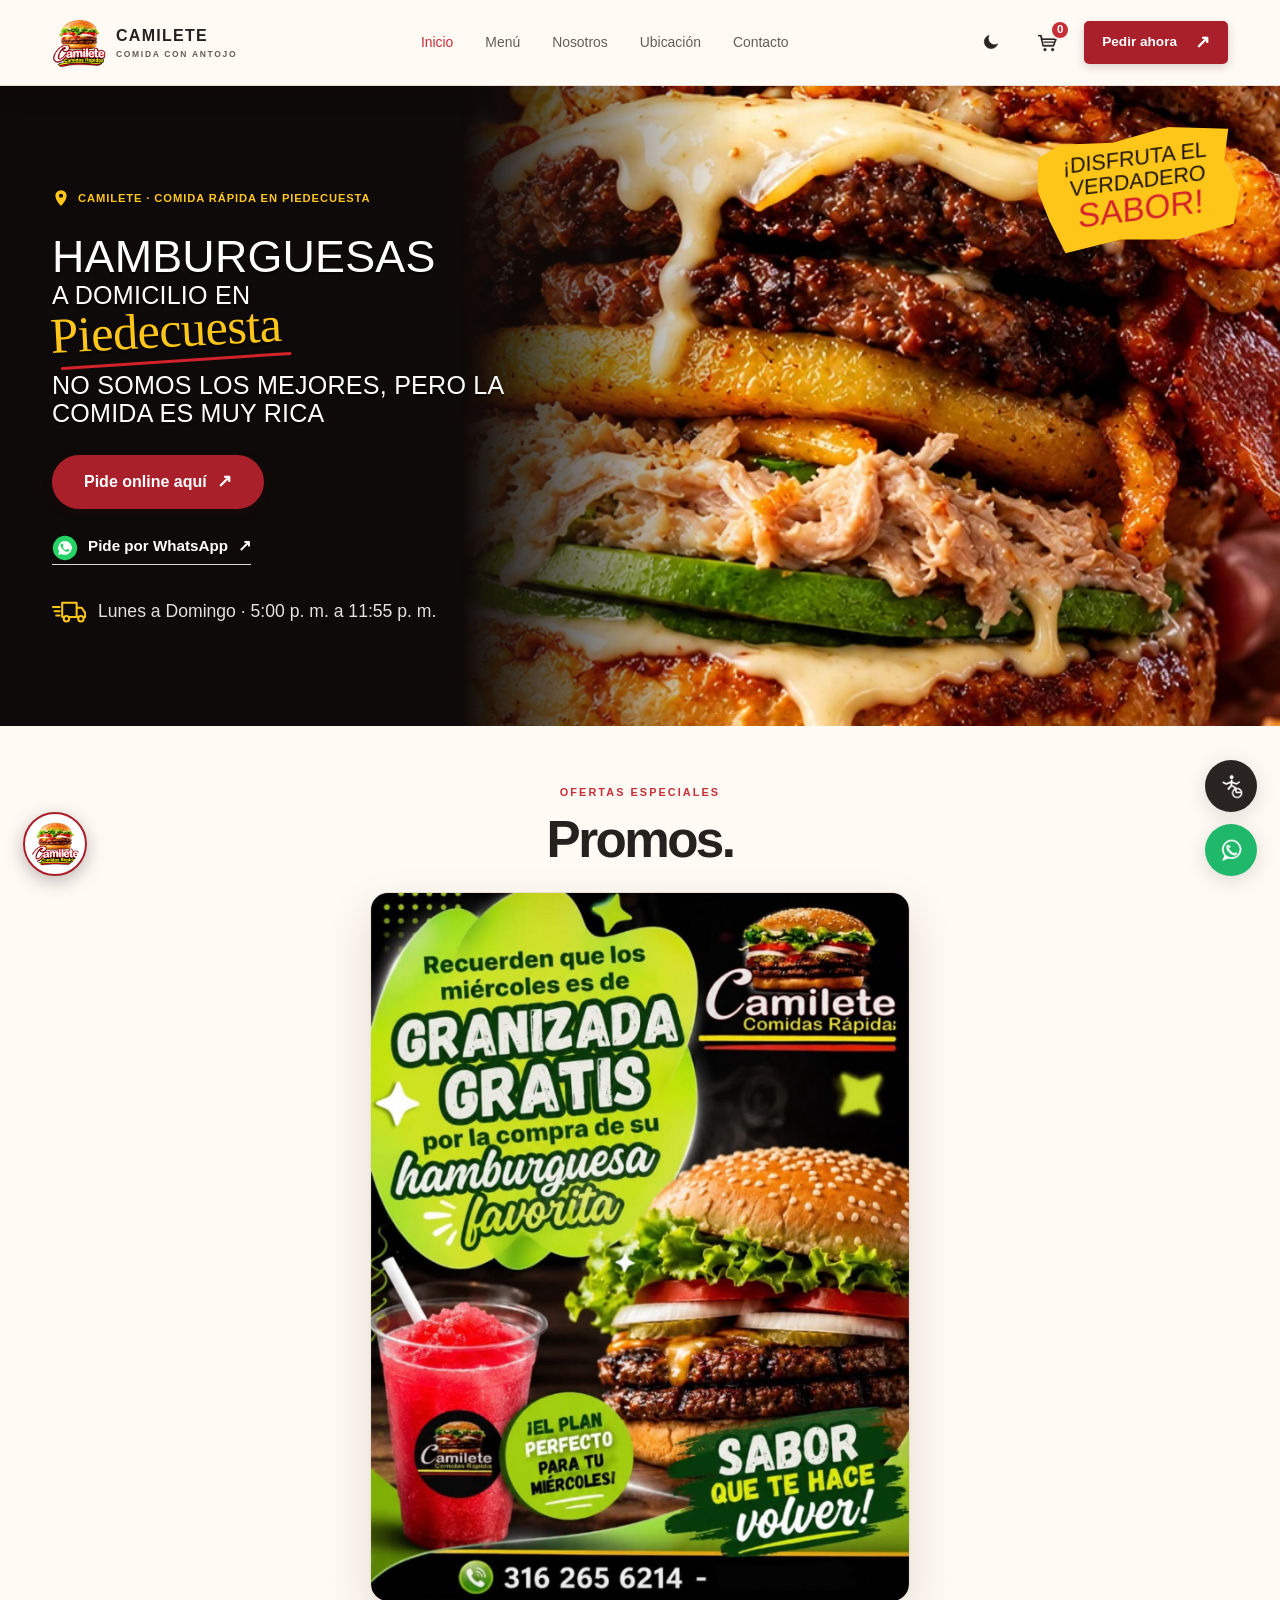
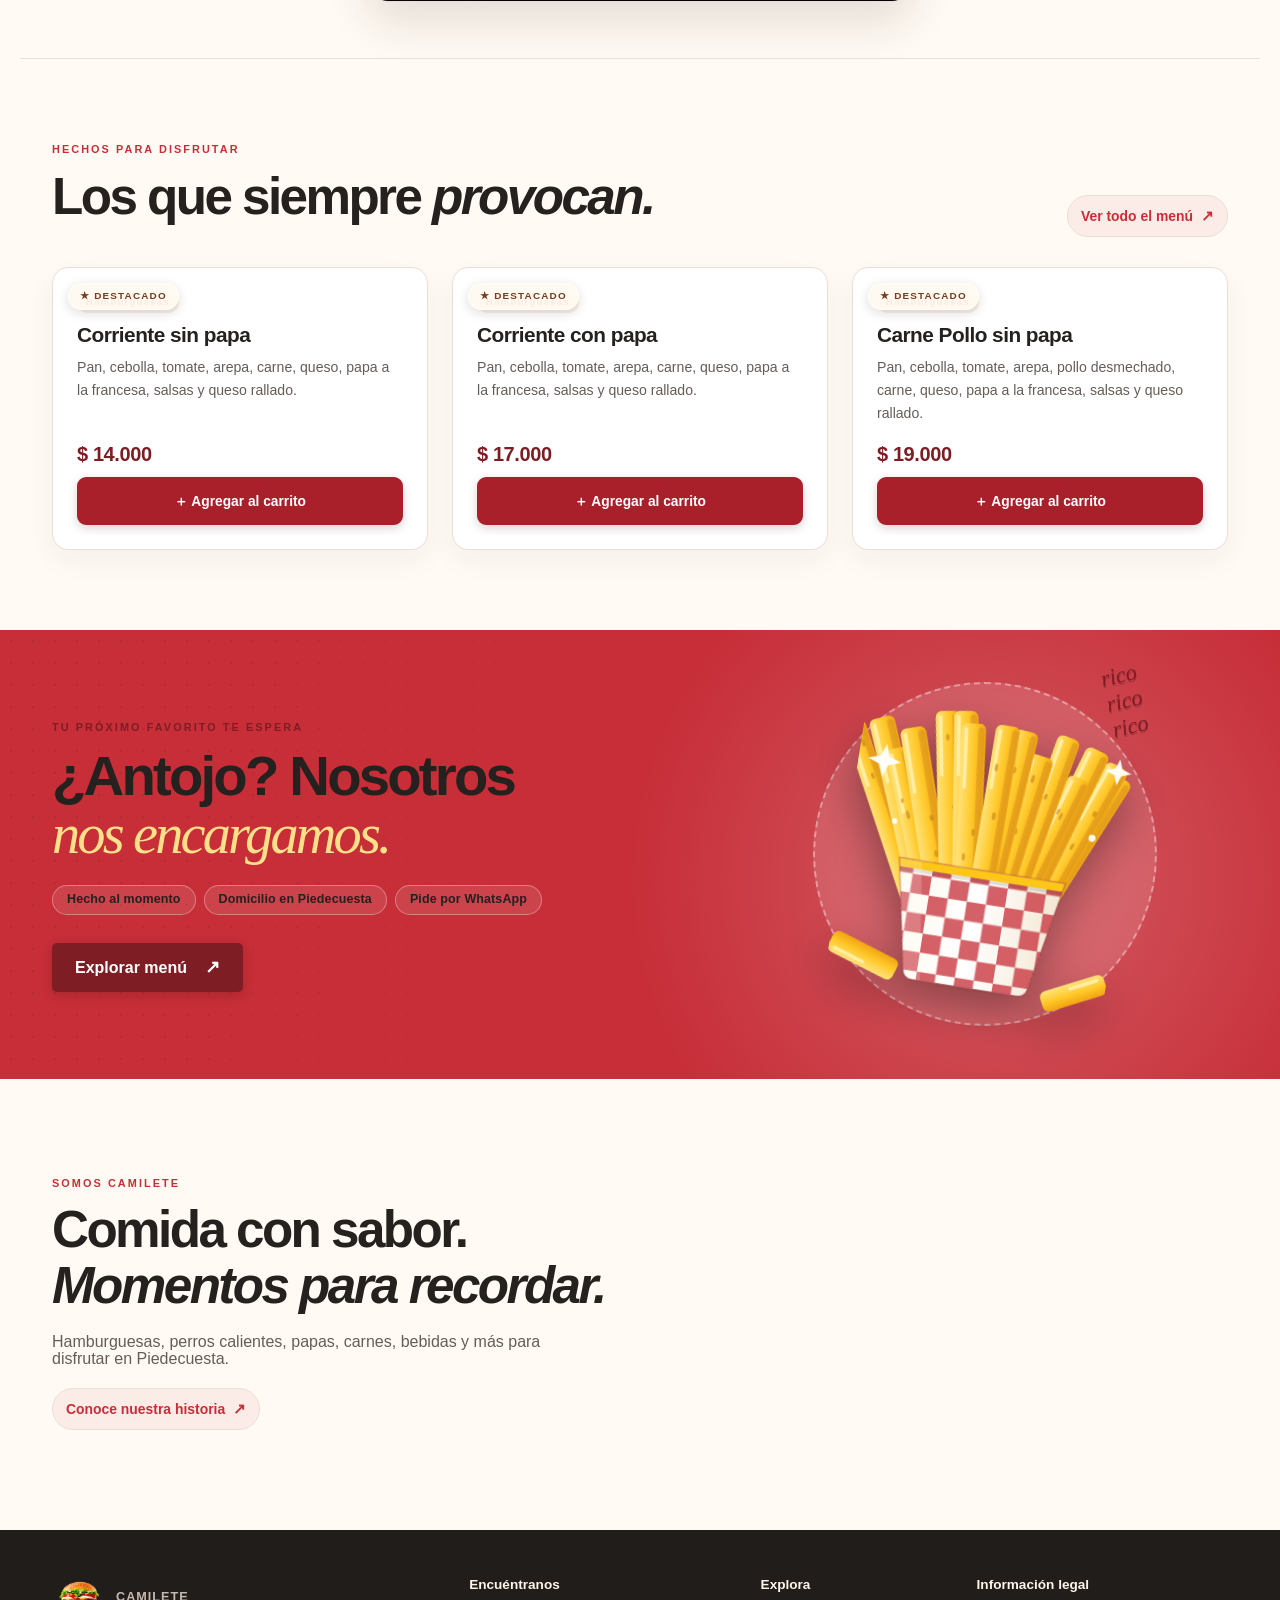
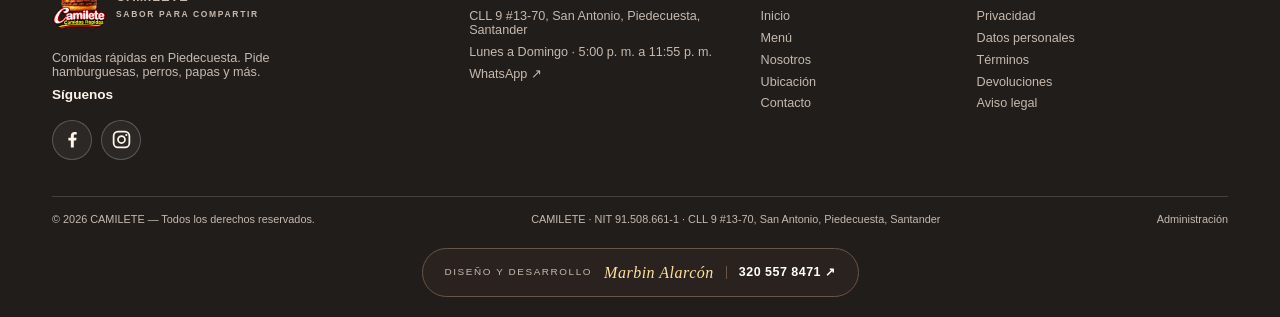
==== commit e8b2e0ba: "ajustes validaciones en carrito" ====
--- a/index.html
+++ b/index.html
@@ -14,11 +14,11 @@
     />
     <title>CAMILETE | Hamburguesas, perros y comidas rápidas en Piedecuesta</title>
     <link rel="icon" href="assets/icons/favicon.svg" type="image/svg+xml" />
-    <link rel="stylesheet" href="css/styles.css?v=12" />
-    <link rel="stylesheet" href="css/temas.css?v=22" />
-    <link rel="stylesheet" href="css/responsive.css?v=12" />
+    <link rel="stylesheet" href="css/styles.css?v=14" />
+    <link rel="stylesheet" href="css/temas.css?v=23" />
+    <link rel="stylesheet" href="css/responsive.css?v=14" />
     <script defer src="js/data.js?v=10"></script>
-    <script defer src="js/main.js?v=15"></script>
+    <script defer src="js/main.js?v=16"></script>
     <script defer src="js/seo.js?v=9"></script>
   </head>
   <body>
--- a/css/styles.css
+++ b/css/styles.css
@@ -10,7 +10,7 @@
   background: var(--fondo, #fffaf4);
   color: var(--texto, #24211f);
   font-family: var(--font-base, Arial, sans-serif);
-  line-height: 1.6;
+  line-height: 1.1;
 }
 button,
 input {
@@ -366,22 +366,69 @@
   box-shadow: 0 12px 28px rgb(255 198 26 / 38%);
 }
 .text-link {
-  font-weight: 700;
-  font-size: 0.87rem;
-  border-bottom: 1px solid var(--primario);
-  padding-bottom: 5px;
+ display: inline-flex;
+ width: fit-content;
+ min-height: 42px;
+ align-items: center;
+ justify-content: center;
+ gap: 8px;
+ margin: 0;
+ padding: 9px 13px;
+ border: 1px solid var(--borde);
+ border-radius: 999px;
+ background: color-mix(in srgb, var(--primario) 7%, var(--fondo));
+ color: var(--primario);
+ font-size: 0.87rem;
+ font-weight: 800;
+ line-height: 1.15;
+ text-align: center;
+ white-space: normal;
+ transition:
+   transform 0.2s ease,
+   border-color 0.2s ease,
+   background-color 0.2s ease,
+   color 0.2s ease;
+}
+.text-link:hover {
+ border-color: var(--primario);
+ background: color-mix(in srgb, var(--primario) 13%, var(--fondo));
+ transform: translateY(-2px);
+}
+.text-link:active {
+ transform: translateY(0);
+}
+.text-link:focus-visible {
+ outline: 3px solid color-mix(in srgb, var(--primario) 35%, transparent);
+ outline-offset: 3px;
 }
 .text-link span {
-  color: var(--primario);
-  margin-left: 8px;
+ flex: none;
+ margin-left: 0;
+ color: inherit;
+ font-size: 1.05em;
+ line-height: 1;
+ transition: transform 0.2s ease;
+}
+.text-link:hover span {
+ transform: translate(2px, -1px);
 }
 .hero .text-link {
-  display: inline-flex;
-  align-items: center;
-  gap: 10px;
-  color: #fff;
-  font-size: 0.95rem;
-  border-bottom: 1px solid rgb(255 255 255 / 85%);
+ display: inline-flex;
+ min-height: 36px;
+ align-items: center;
+ gap: 10px;
+ padding: 4px 0 5px;
+ border: 0;
+ border-bottom: 1px solid rgb(255 255 255 / 85%);
+ border-radius: 0;
+ background: transparent;
+ color: #fff;
+ font-size: 0.95rem;
+}
+.hero .text-link:hover {
+ border-bottom-color: var(--hero-amarillo);
+ background: transparent;
+ transform: none;
 }
 .hero .text-link::before {
   content: "";
@@ -395,6 +442,9 @@
 .hero .text-link span {
   color: #fff;
   margin-left: 0;
+}
+.hero .text-link:hover span {
+ transform: translate(2px, -1px);
 }
 
 .hero-note {
@@ -583,6 +633,38 @@
   align-items: end;
   margin-bottom: 30px;
 }
+.promos-section {
+  text-align: center;
+  padding-top: 56px;
+  padding-bottom: 56px;
+}
+.promos-section .section-heading {
+  justify-content: center;
+  margin-bottom: 24px;
+}
+.promos-section .section-heading h2 {
+  margin-bottom: 0;
+}
+.promos-card {
+  display: block;
+  max-width: 540px;
+  margin: 0 auto;
+  overflow: hidden;
+  border: 1px solid var(--borde);
+  border-radius: 18px;
+  background: var(--fondo);
+  box-shadow: 0 18px 45px rgb(67 35 23 / 14%);
+  transition: transform 0.25s ease, box-shadow 0.25s ease;
+}
+.promos-card:hover {
+  transform: translateY(-4px);
+  box-shadow: 0 22px 50px rgb(67 35 23 / 20%);
+}
+.promos-card img {
+  display: block;
+  width: 100%;
+  height: auto;
+}
 .section h2,
 .about-strip h2 {
   font-size: clamp(2rem, 4vw, 3.25rem);
@@ -1949,3 +2031,27 @@
   text-decoration-thickness: 2px !important;
   text-underline-offset: 3px !important;
 }
+/* Productos con imagen */
+.product-card.has-image > img {
+  display: block;
+  width: 100%;
+  height: 215px;
+  object-fit: cover;
+  background: #f6ebdf;
+}
+
+/* Productos sin imagen */
+.product-card.no-image {
+  display: flex;
+  flex-direction: column;
+  justify-content: center;
+}
+
+.product-card.no-image .product-info {
+  padding: 24px;
+}
+
+/* Evitar espacios innecesarios */
+.product-card.no-image .product-info p {
+  min-height: auto;
+}
--- a/css/temas.css
+++ b/css/temas.css
@@ -21,6 +21,15 @@
 }
 html[data-theme="oscuro"] .icon-button {
   color: var(--texto);
+}
+html[data-theme="oscuro"] .text-link:not(.hero .text-link) {
+  border-color: var(--borde);
+  background: color-mix(in srgb, var(--primario) 12%, var(--fondo));
+  color: #ff7d73;
+}
+html[data-theme="oscuro"] .text-link:not(.hero .text-link):hover {
+  border-color: var(--primario);
+  background: color-mix(in srgb, var(--primario) 20%, var(--fondo));
 }
 html[data-theme="oscuro"] .site-header {
   border-top: 4px solid transparent;
--- a/css/responsive.css
+++ b/css/responsive.css
@@ -60,6 +60,28 @@
   }
 }
 @media (max-width: 650px) {
+  .text-link {
+    min-height: 44px;
+    padding: 10px 14px;
+    font-size: 0.82rem;
+  }
+  .hero .text-link {
+    min-height: 36px;
+    padding: 4px 0 5px;
+  }
+  .section-heading .text-link {
+    align-self: flex-start;
+  }
+  .promos-section {
+    padding-top: 42px;
+    padding-bottom: 42px;
+  }
+  .promos-section .section-heading {
+    margin-bottom: 18px;
+  }
+  .promos-card {
+    border-radius: 14px;
+  }
   .site-header {
     height: 70px;
   }
@@ -548,3 +570,9 @@
     justify-content: center;
   }
 }
+@media (max-width: 899px) {
+  .product-card.no-image {
+    display: flex;
+    grid-template-columns: none;
+  }
+}
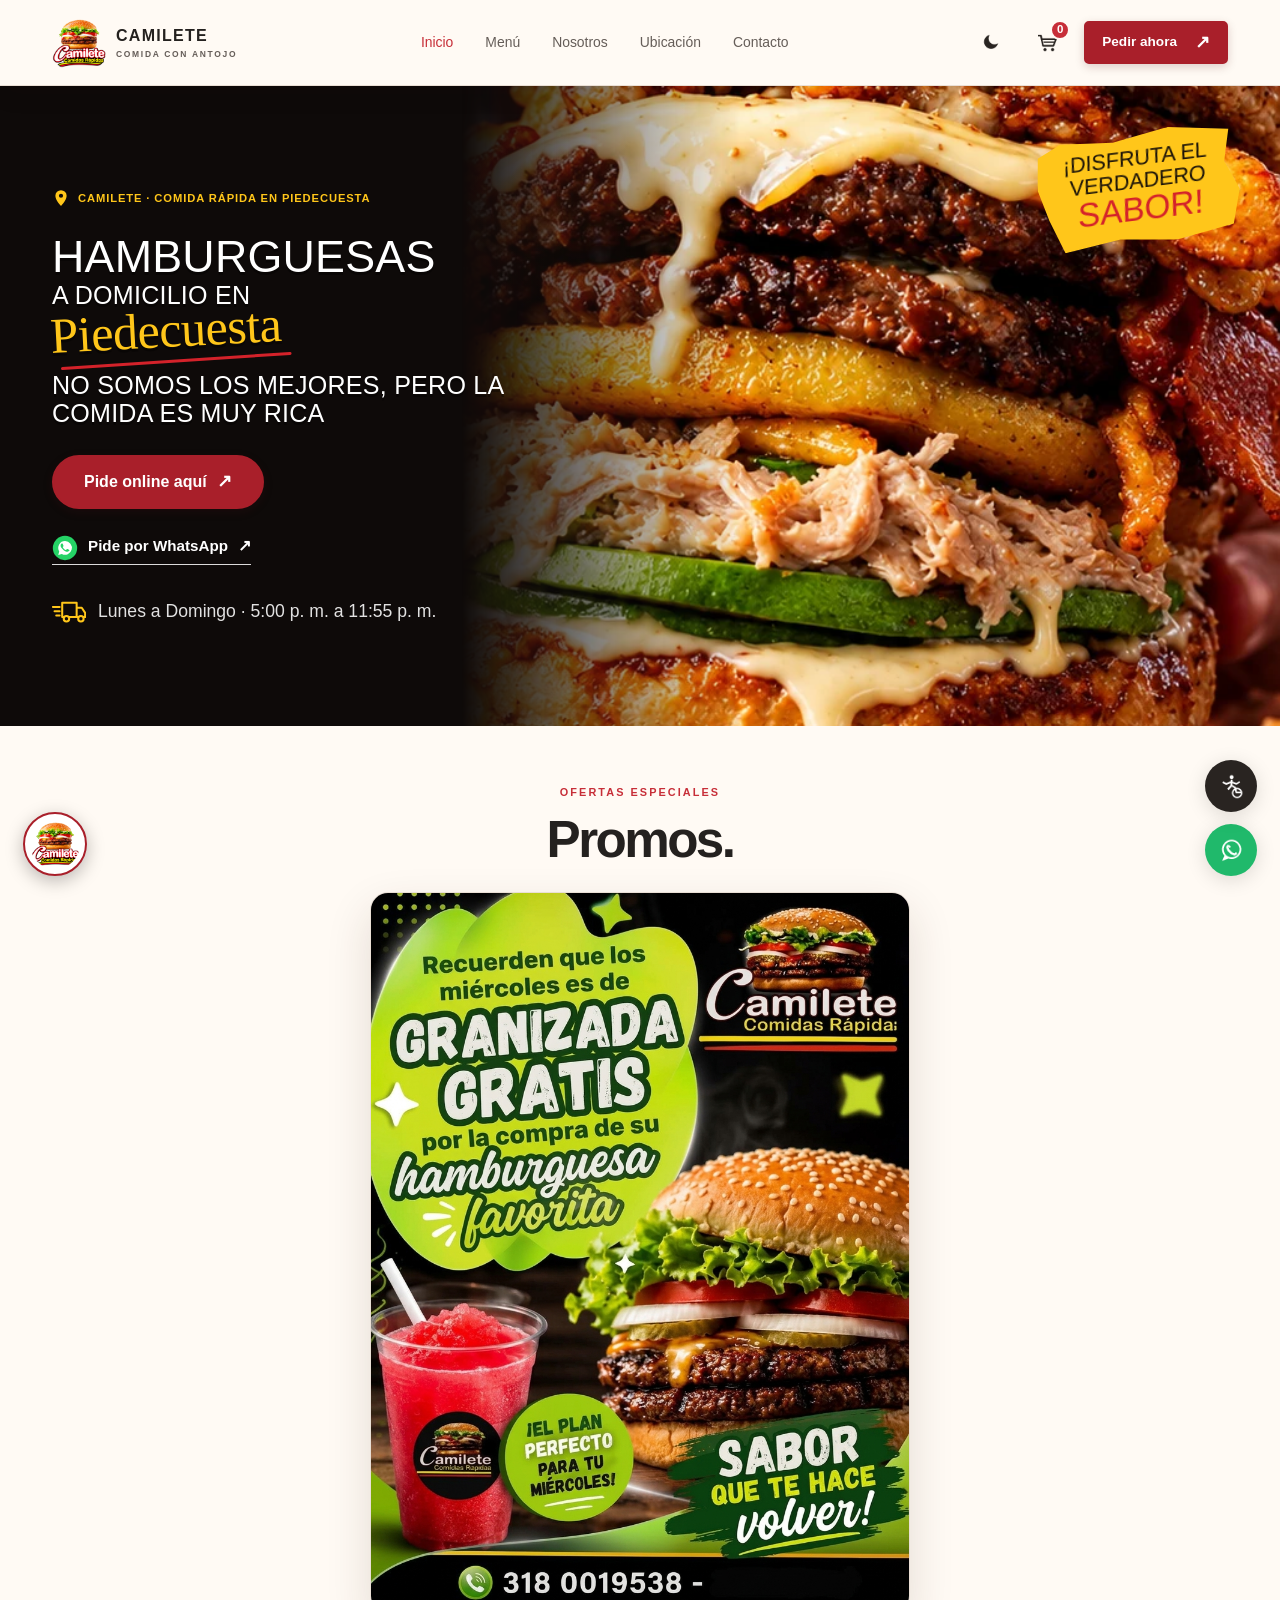
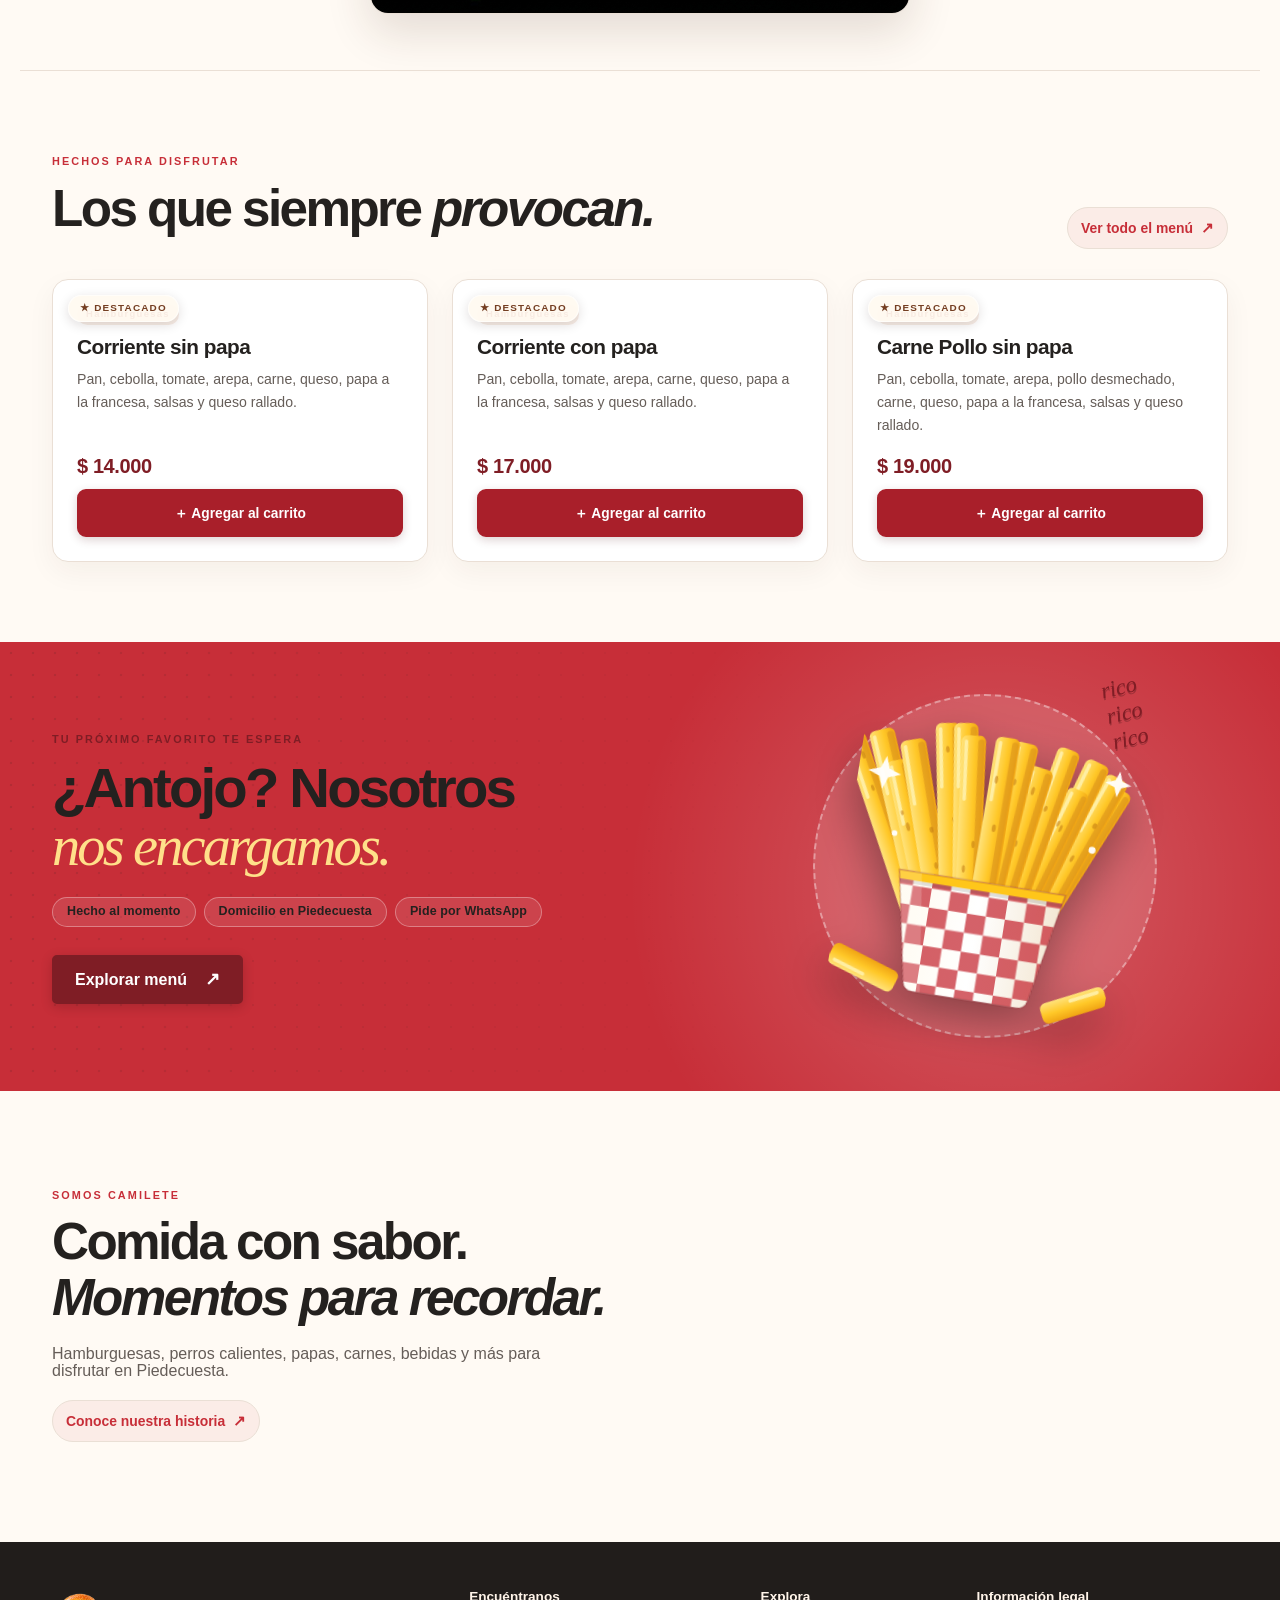
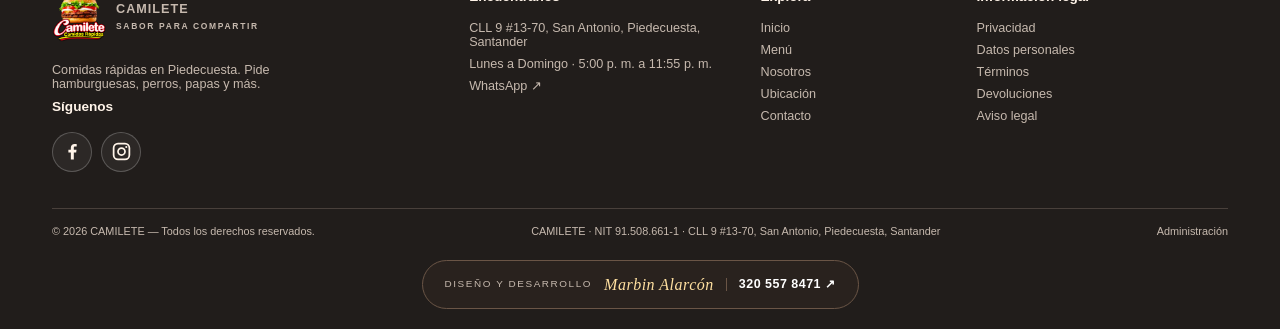
==== commit 7cd2a24c: "ajuste imagen promocion granizadas" ====
--- a/index.html
+++ b/index.html
@@ -80,6 +80,7 @@
             </div>
           </div>
         </section>
+        
       </main>
     </div>
     <script defer src="js/pwa.js?v=2"></script>
--- a/css/styles.css
+++ b/css/styles.css
@@ -2054,4 +2054,9 @@
 /* Evitar espacios innecesarios */
 .product-card.no-image .product-info p {
   min-height: auto;
-}+}
+
+
+
+
+
